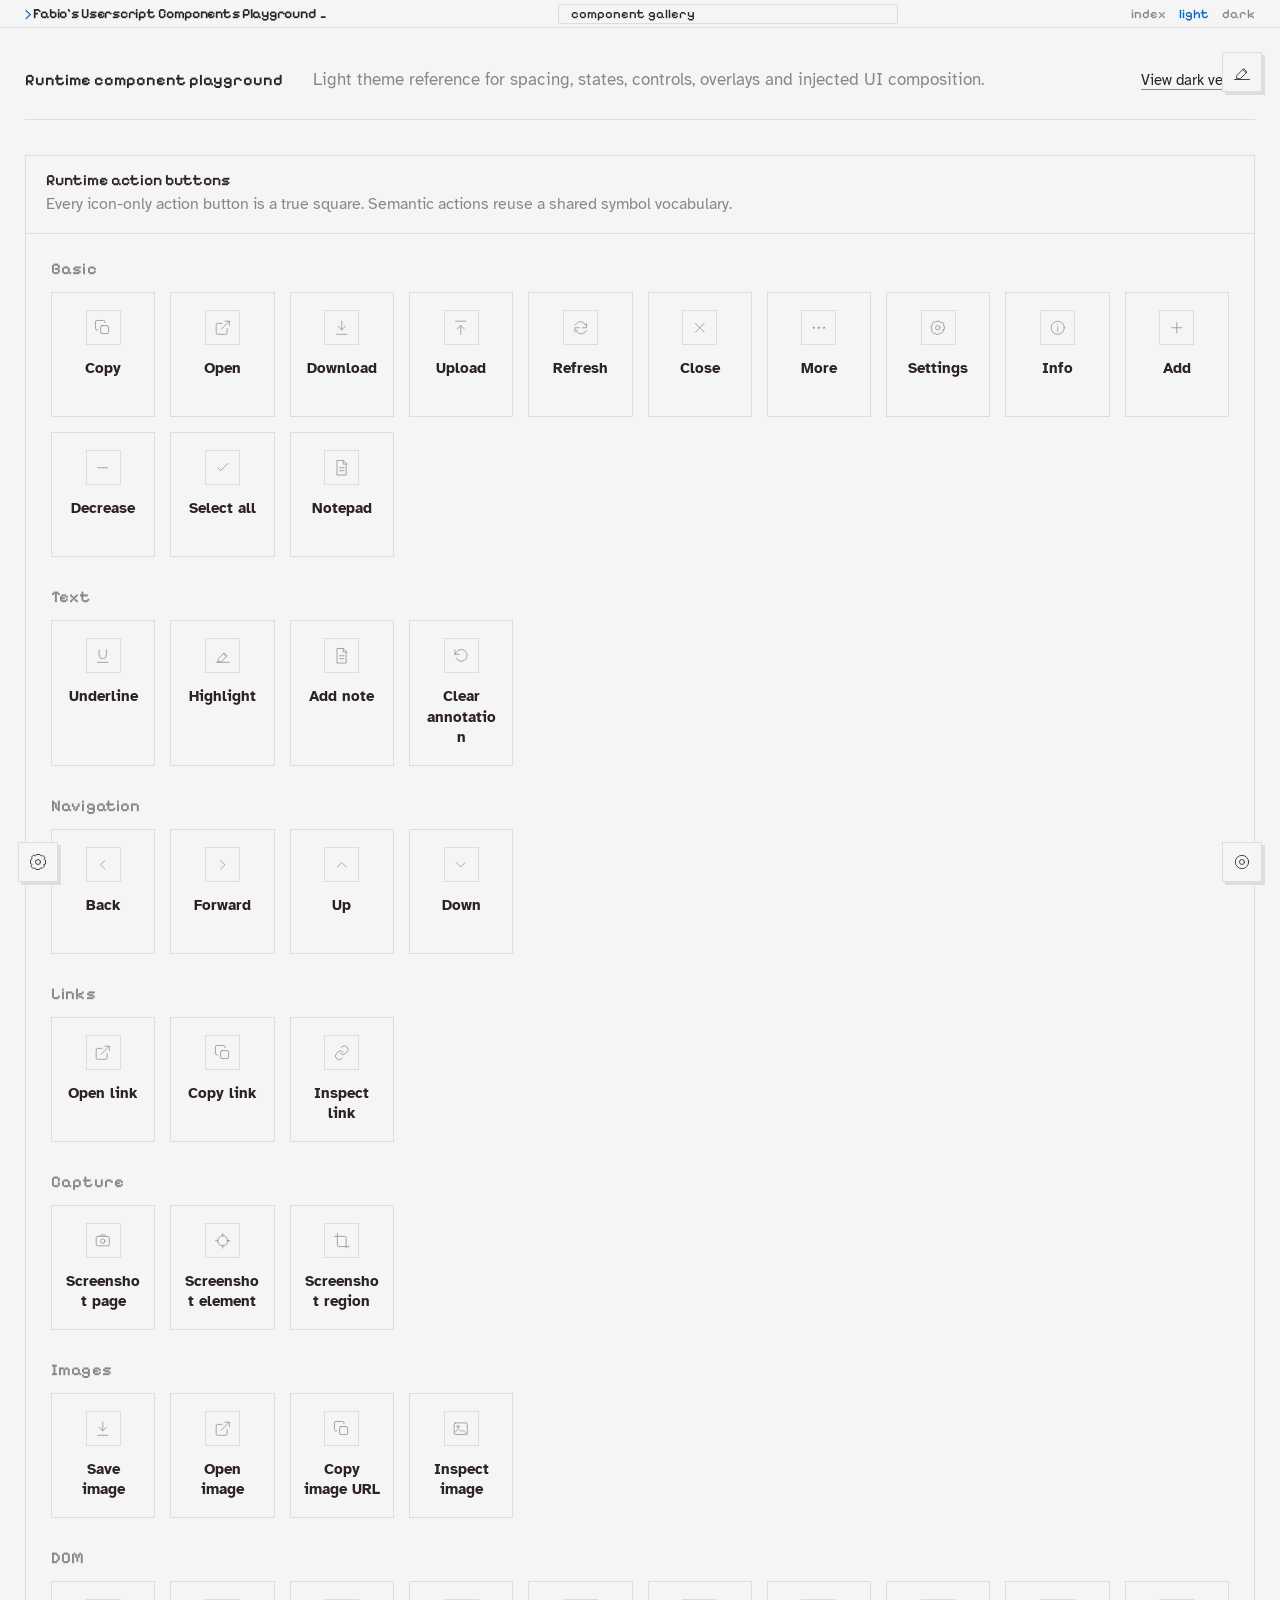
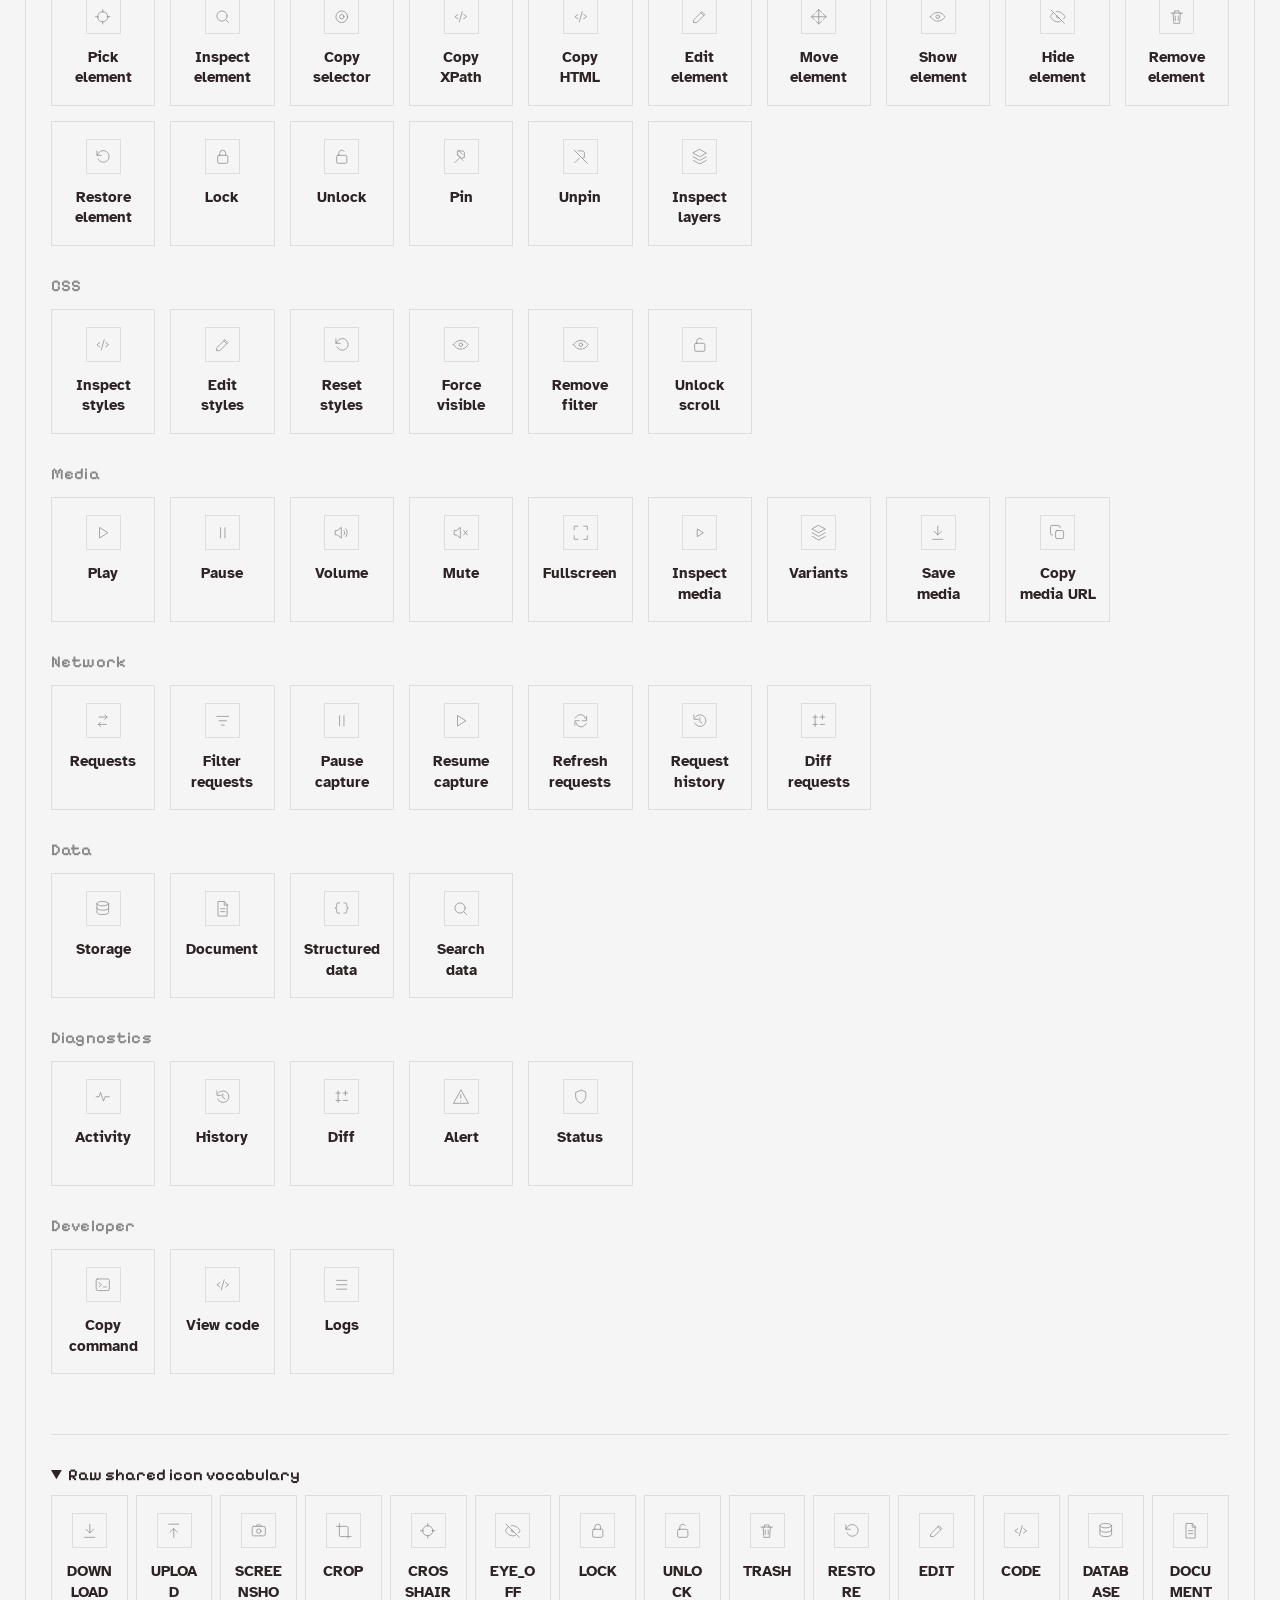
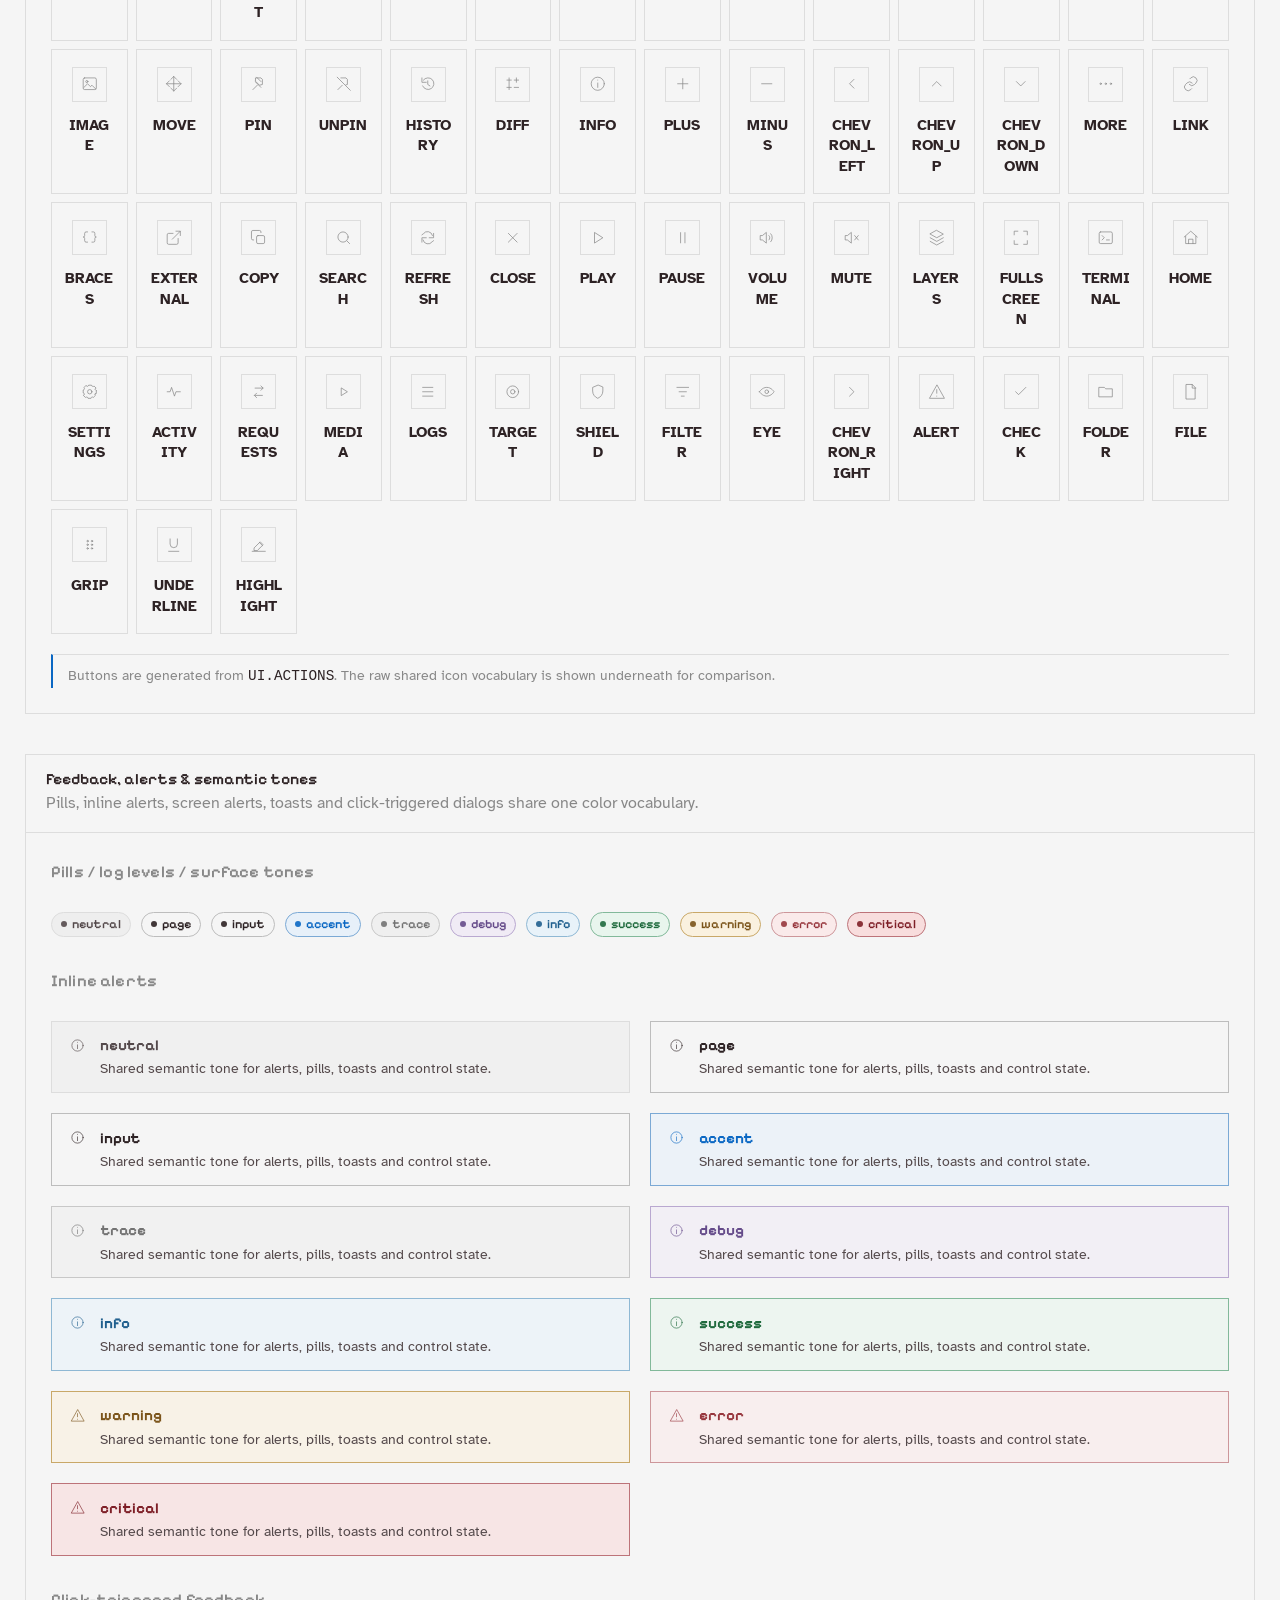
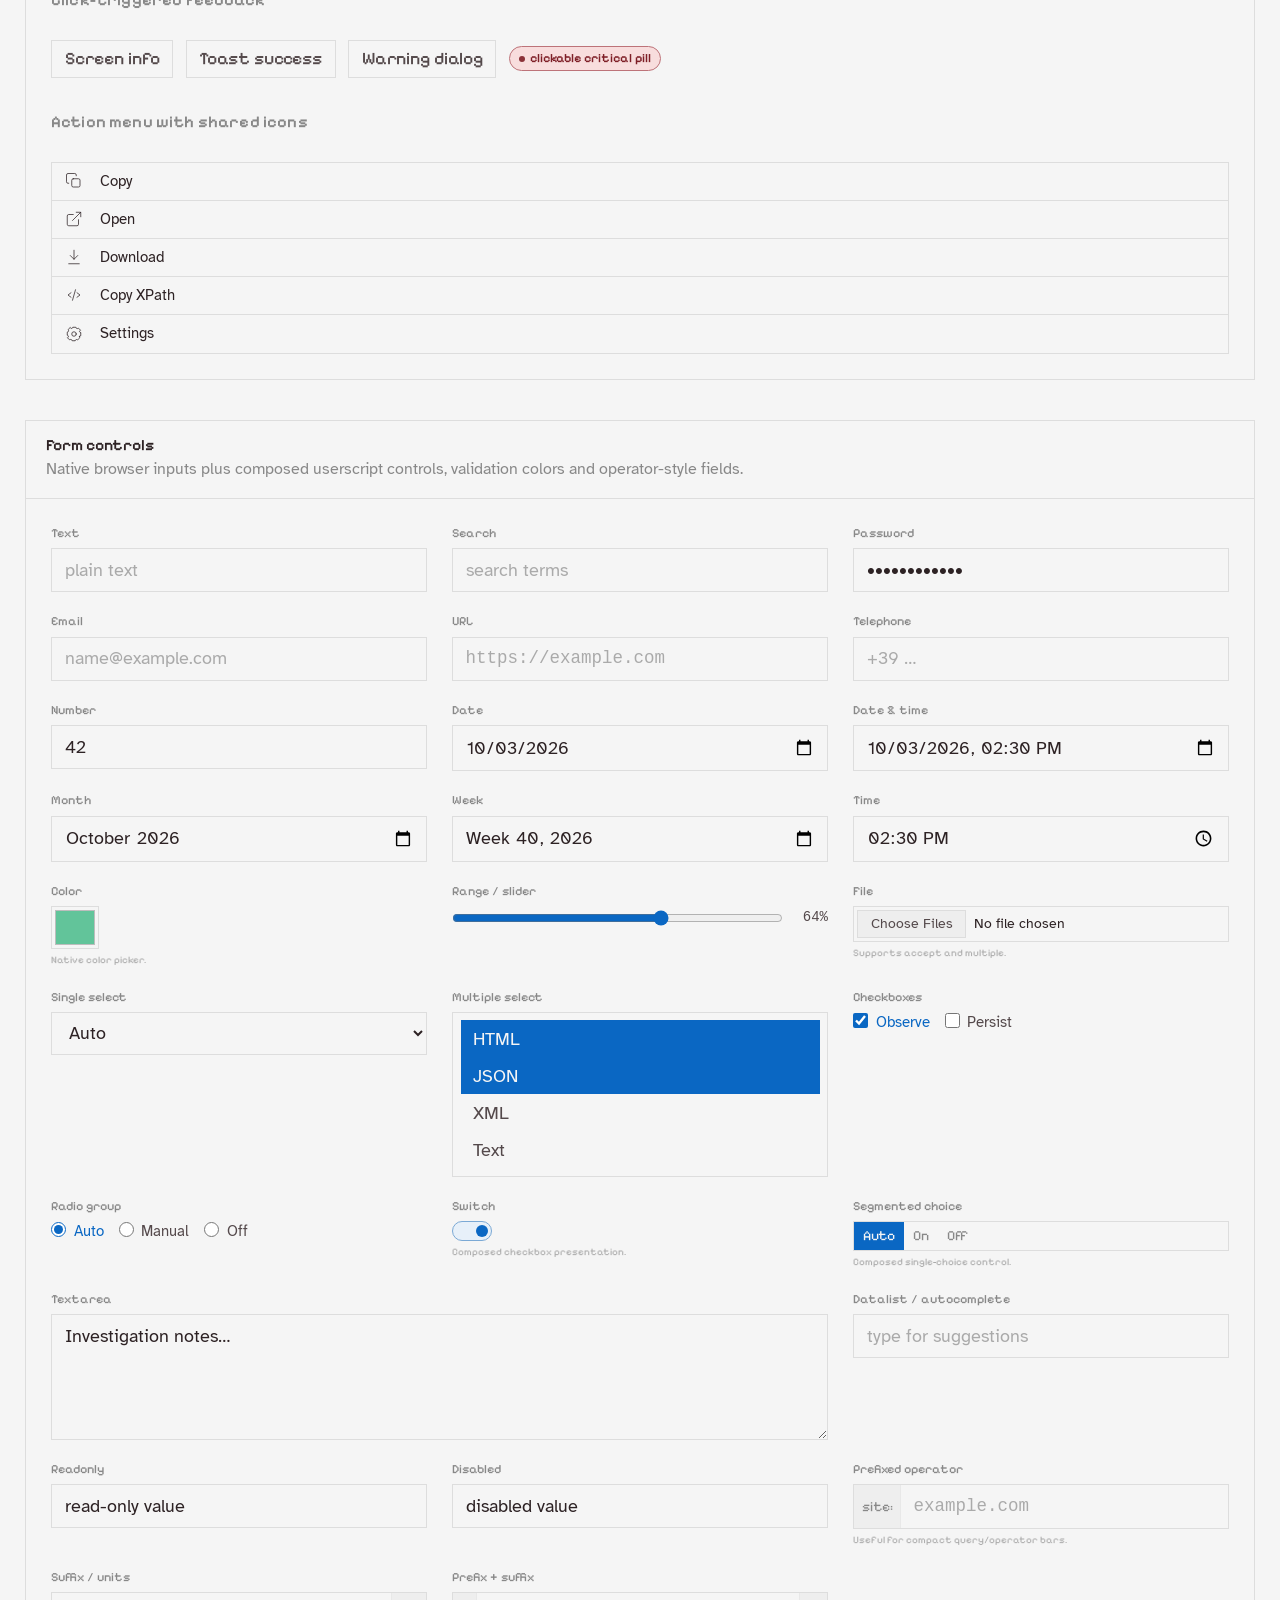
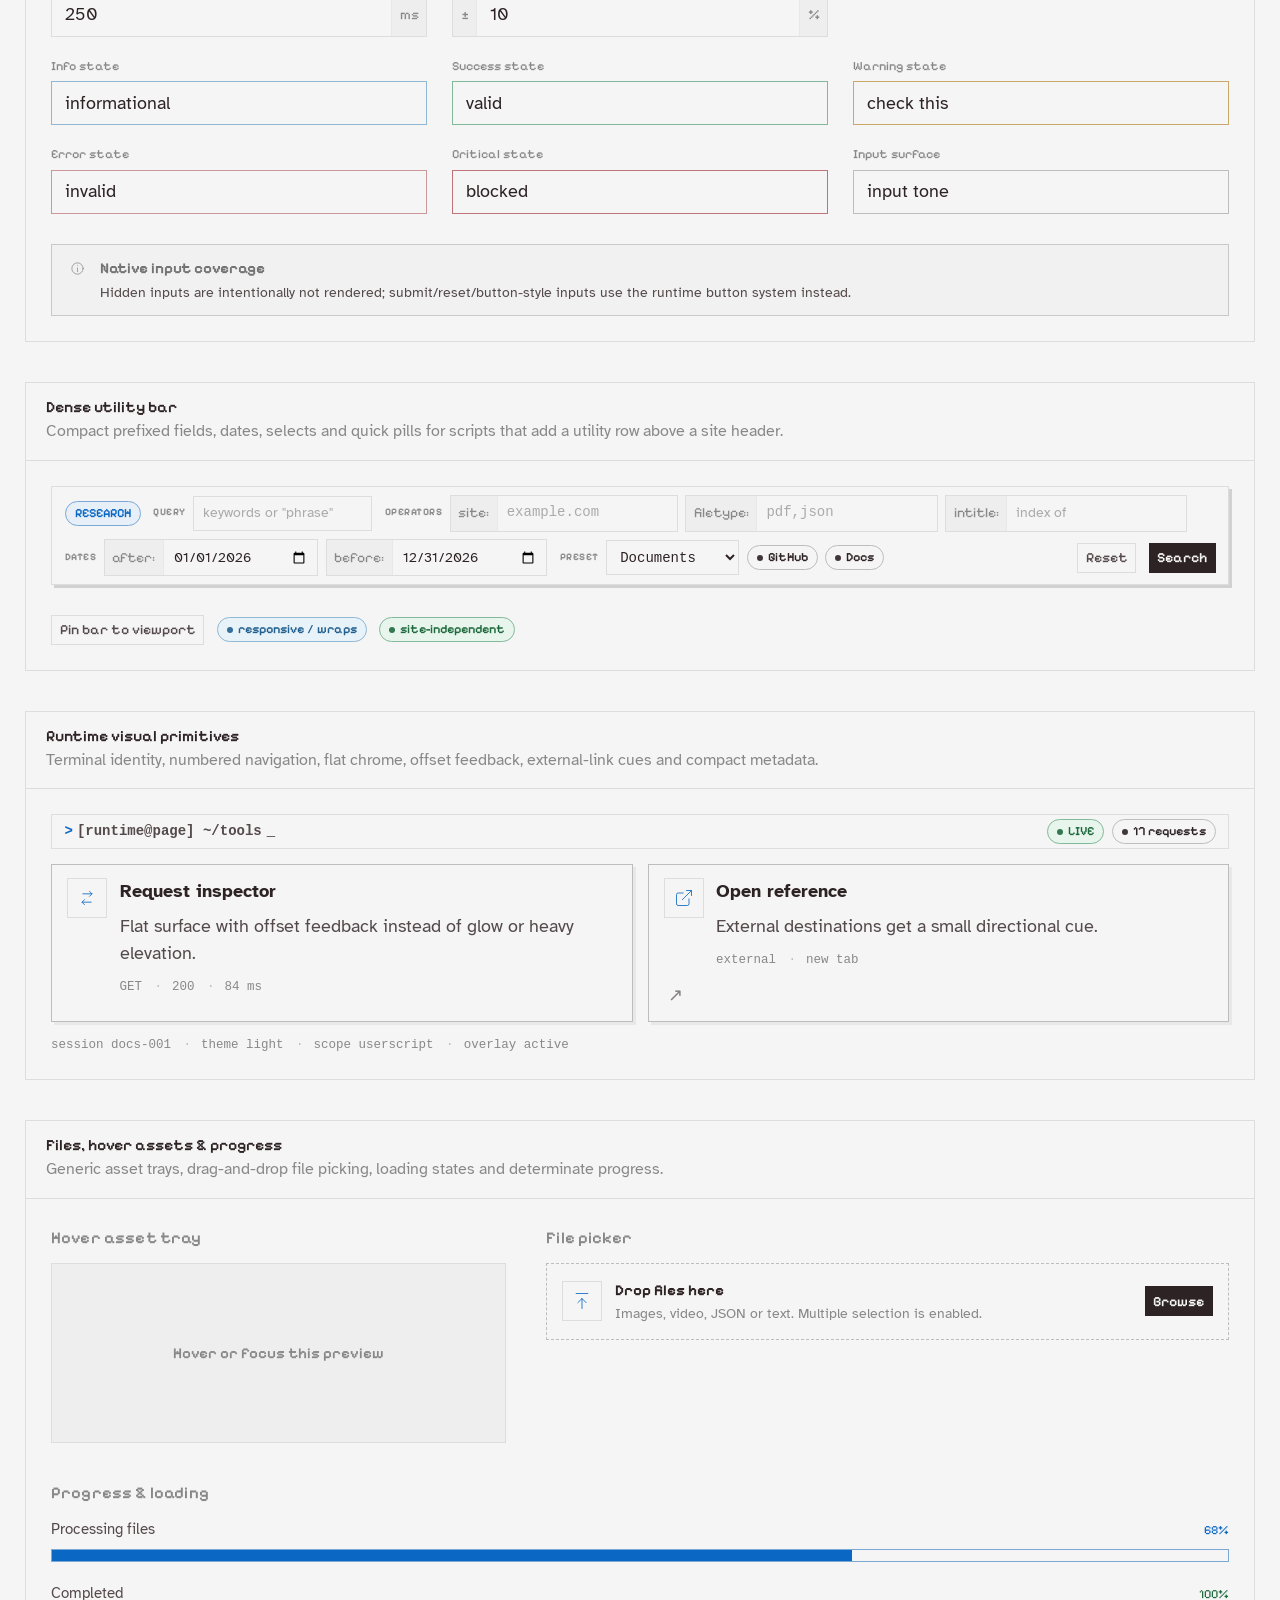
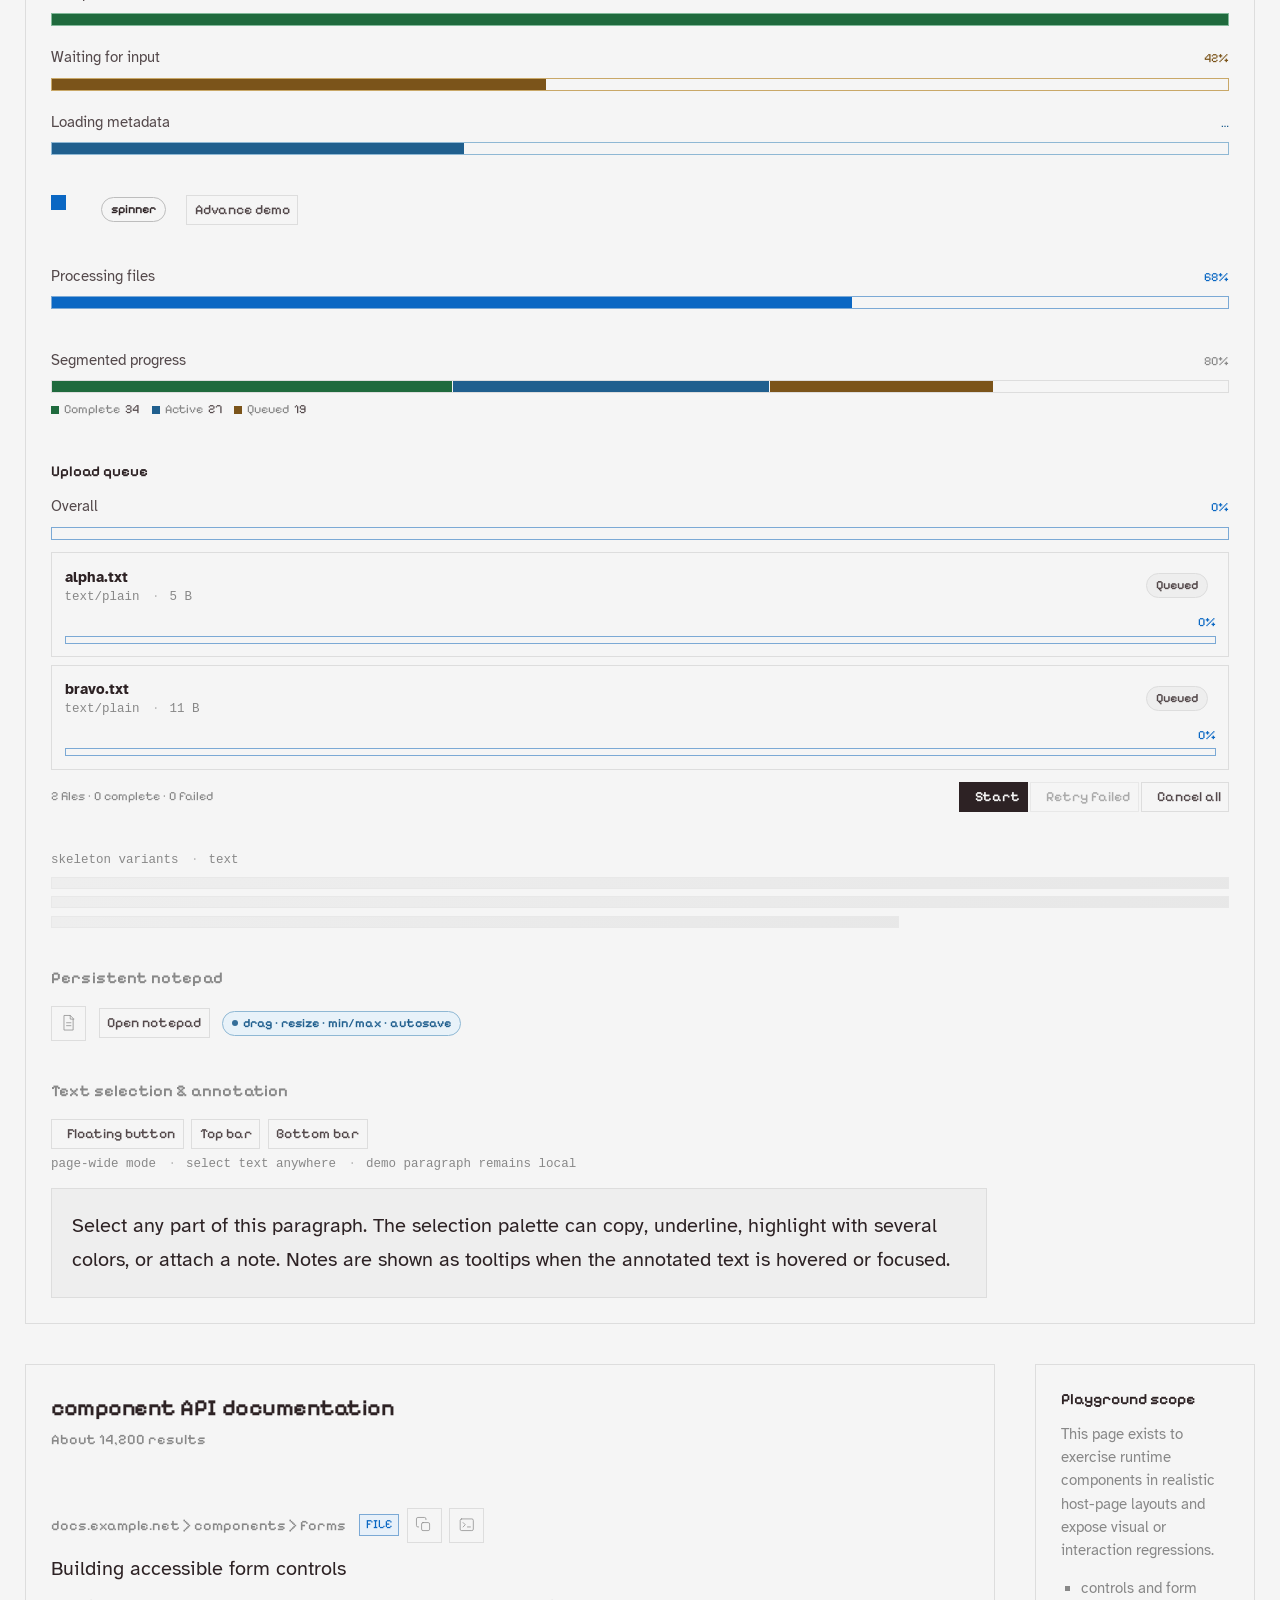
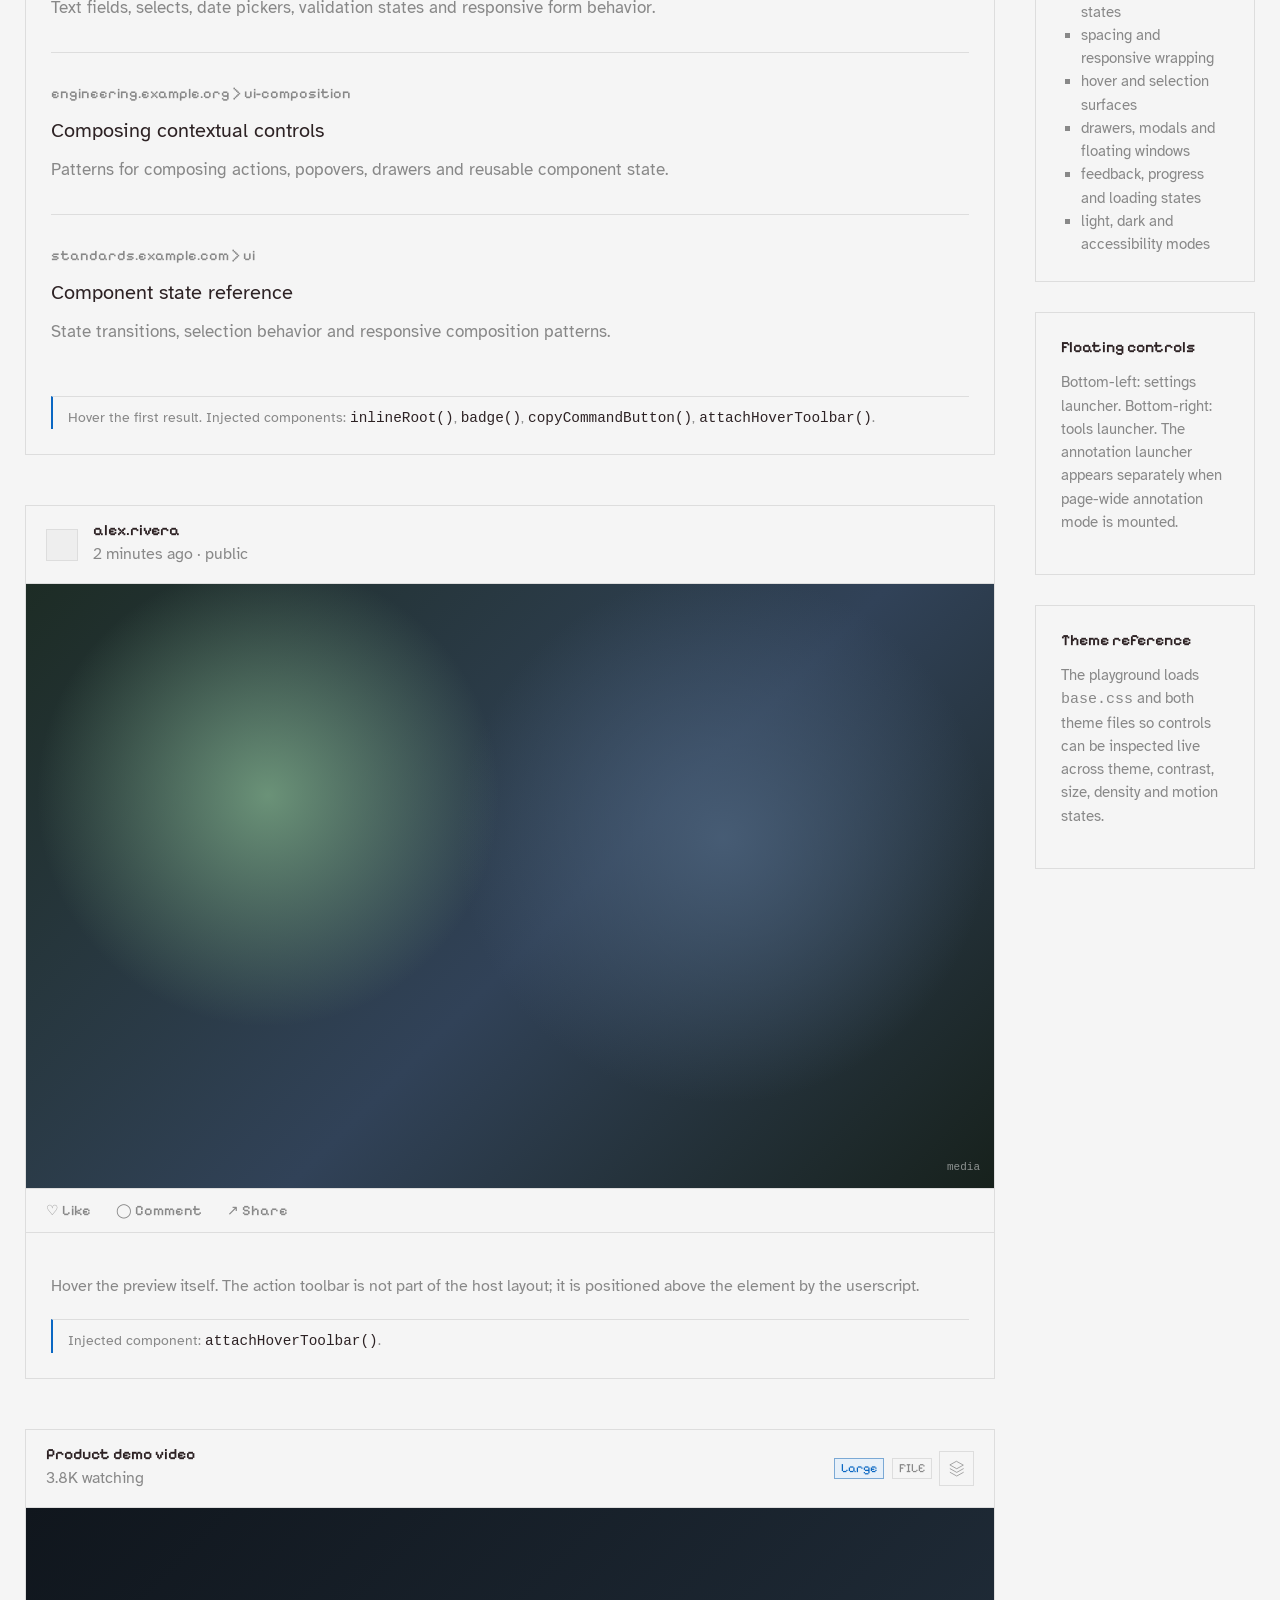
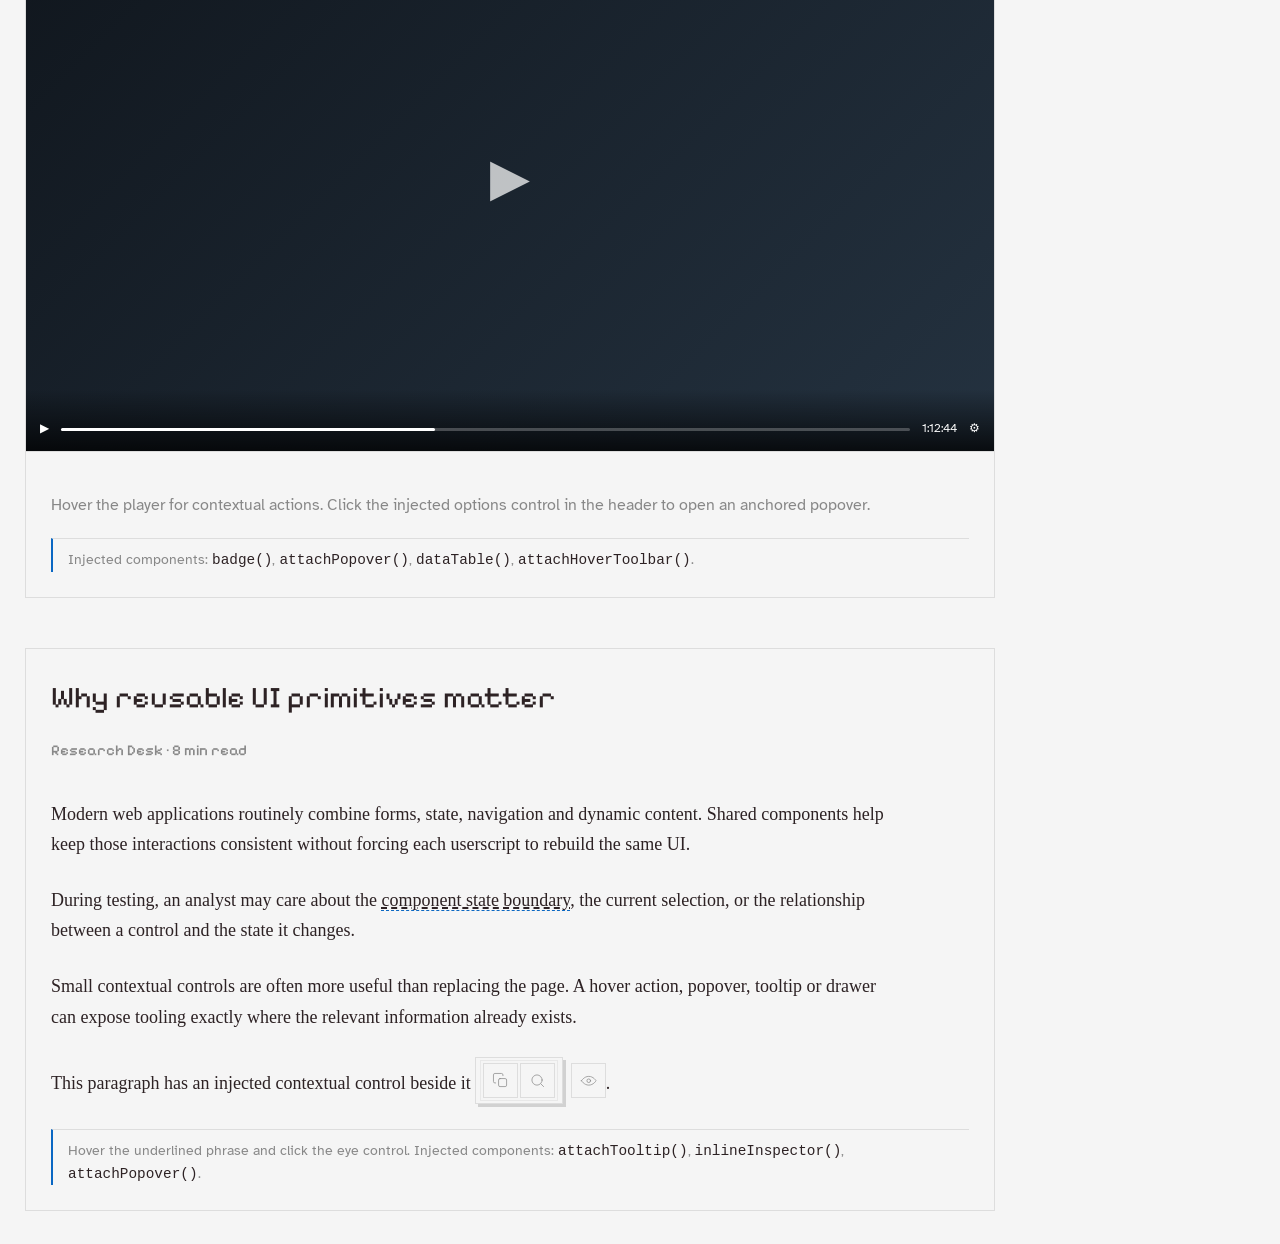
==== docs/light.html @ 96d8c766 "Initial commit" ====
<!doctype html>
<html lang="en" data-theme="light">
<head>

  <meta charset="utf-8">

  <meta
    name="viewport"
    content="width=device-width, initial-scale=1"
  >

  <title>Fabio's Userscript Components Playground — Light</title>

  <link
    rel="stylesheet"
    href="./styles/fonts.css"
  >

  <link
    rel="stylesheet"
    href="./styles/base.css"
  >

  <link
    rel="stylesheet"
    href="./styles/themes/dark.css"
  >

  <link
    rel="stylesheet"
    href="./styles/themes/light.css"
  >

  <link
    rel="stylesheet"
    href="./gallery.css"
  >

</head>
<body>

  <header class="site-header">

    <div class="site-brand">
      Fabio's Userscript Components Playground
    </div>

    <label class="site-search">
      <input
        type="search"
        value="component gallery"
        aria-label="Search"
      >
    </label>

    <nav class="site-nav" aria-label="Playground pages">
      <a href="./index.html">index</a>
      <a href="./light.html" aria-current="page">light</a>
      <a href="./dark.html">dark</a>
    </nav>

  </header>


  <main class="page">

    <div class="docs-banner">

      <strong>
        Runtime component playground
      </strong>

      <span>
        Light theme reference for spacing, states, controls, overlays and injected UI composition.
      </span>

      <a href="./dark.html">
        View dark version
      </a>

    </div>


    <section class="site-card action-catalog">

      <div class="site-card-header">

        <div class="site-meta">

          <strong>
            Runtime action buttons
          </strong>

          <span>
            Every icon-only action button is a true square. Semantic actions reuse a shared symbol vocabulary.
          </span>

        </div>

      </div>

      <div class="site-card-body">

        <div id="action-gallery"></div>

        <div class="component-note">
          Buttons are generated from <code>UI.ACTIONS</code>. The raw shared icon vocabulary is shown underneath for comparison.
        </div>

      </div>

    </section>


    <section class="site-card">

      <div class="site-card-header">

        <div class="site-meta">

          <strong>
            Feedback, alerts & semantic tones
          </strong>

          <span>
            Pills, inline alerts, screen alerts, toasts and click-triggered dialogs share one color vocabulary.
          </span>

        </div>

      </div>

      <div class="site-card-body">
        <div id="feedback-gallery"></div>
      </div>

    </section>


    <section class="site-card">

      <div class="site-card-header">

        <div class="site-meta">

          <strong>
            Form controls
          </strong>

          <span>
            Native browser inputs plus composed userscript controls, validation colors and operator-style fields.
          </span>

        </div>

      </div>

      <div class="site-card-body">
        <div id="input-gallery"></div>
      </div>

    </section>


    <section class="site-card">

      <div class="site-card-header">

        <div class="site-meta">

          <strong>
            Dense utility bar
          </strong>

          <span>
            Compact prefixed fields, dates, selects and quick pills for scripts that add a utility row above a site header.
          </span>

        </div>

      </div>

      <div class="site-card-body">
        <div id="utility-gallery"></div>
      </div>

    </section>


    <section class="site-card">

      <div class="site-card-header">

        <div class="site-meta">

          <strong>
            Runtime visual primitives
          </strong>

          <span>
            Terminal identity, numbered navigation, flat chrome, offset feedback, external-link cues and compact metadata.
          </span>

        </div>

      </div>

      <div class="site-card-body">
        <div id="inspiration-gallery"></div>
      </div>

    </section>


    <section class="site-card">

      <div class="site-card-header">

        <div class="site-meta">

          <strong>
            Files, hover assets & progress
          </strong>

          <span>
            Generic asset trays, drag-and-drop file picking, loading states and determinate progress.
          </span>

        </div>

      </div>

      <div class="site-card-body">

        <div class="utility-demo-grid">

          <div>

            <div class="catalog-subtitle">
              Hover asset tray
            </div>

            <div
              class="asset-hover-demo-target"
              id="asset-hover-target"
              tabindex="0"
            >
              Hover or focus this preview
            </div>

          </div>

          <div>

            <div class="catalog-subtitle">
              File picker
            </div>

            <div id="file-picker-gallery"></div>

          </div>

        </div>

        <div class="catalog-subtitle">
          Progress & loading
        </div>

        <div id="progress-gallery"></div>

        <div class="catalog-subtitle">
          Persistent notepad
        </div>

        <div id="notepad-gallery"></div>

        <div class="catalog-subtitle">
          Text selection & annotation
        </div>

        <div id="annotation-mode-gallery"></div>

        <div
          class="selection-demo-copy"
          id="selection-demo"
        >
          Select any part of this paragraph. The selection palette can copy,
          underline, highlight with several colors, or attach a note. Notes are
          shown as tooltips when the annotated text is hovered or focused.
        </div>

      </div>

    </section>


    <div class="site-layout">

      <div class="site-main">


        <section class="site-card">

          <div class="site-card-body">

            <div class="search-query">
              component API documentation
            </div>

            <div class="search-count">
              About 14,200 results
            </div>


            <article
              class="search-result"
              id="result-1"
            >

              <div class="search-url-row">

                <span class="search-url">
                  docs.example.net › components › forms
                </span>

                <span
                  class="inject-slot"
                  id="result-inline"
                ></span>

              </div>

              <div class="search-title">
                Building accessible form controls
              </div>

              <div class="search-description">
                Text fields, selects, date pickers, validation states and responsive form behavior.
              </div>

            </article>


            <article class="search-result">

              <div class="search-url-row">

                <span class="search-url">
                  engineering.example.org › ui-composition
                </span>

              </div>

              <div class="search-title">
                Composing contextual controls
              </div>

              <div class="search-description">
                Patterns for composing actions, popovers, drawers and reusable component state.
              </div>

            </article>


            <article class="search-result">

              <div class="search-url-row">

                <span class="search-url">
                  standards.example.com › ui
                </span>

              </div>

              <div class="search-title">
                Component state reference
              </div>

              <div class="search-description">
                State transitions, selection behavior and
                responsive composition patterns.
              </div>

            </article>

            <div class="component-note">
              Hover the first result. Injected components:
              <code>inlineRoot()</code>,
              <code>badge()</code>,
              <code>copyCommandButton()</code>,
              <code>attachHoverToolbar()</code>.
            </div>

          </div>

        </section>


        <section class="site-card">

          <div class="site-card-header">

            <div class="site-avatar"></div>

            <div class="site-meta">
              <strong>alex.rivera</strong>
              <span>2 minutes ago · public</span>
            </div>

          </div>

          <div
            class="social-media"
            id="social-media"
          ></div>

          <div class="social-actions">
            <span>♡ Like</span>
            <span>◯ Comment</span>
            <span>↗ Share</span>
          </div>

          <div class="site-card-body">

            <p class="site-muted">
              Hover the preview itself. The action toolbar is not part of the host layout; it is positioned above the element by the userscript.
            </p>

            <div class="component-note">
              Injected component:
              <code>attachHoverToolbar()</code>.
            </div>

          </div>

        </section>


        <section class="site-card">

          <div class="site-card-header">

            <div class="site-meta">

              <strong>
                Product demo video
              </strong>

              <span>
                3.8K watching
              </span>

            </div>

            <span
              class="inject-slot"
              id="video-inline"
              style="margin-left:auto"
            ></span>

          </div>

          <div
            class="video-wrap"
            id="video-target"
          >

            <div class="video-center">
              ▶
            </div>

            <div class="video-chrome">
              <span>▶</span>
              <div class="video-progress"></div>
              <span>1:12:44</span>
              <span>⚙</span>
            </div>

          </div>

          <div class="site-card-body">

            <p class="site-muted">
              Hover the player for contextual actions. Click the injected options control in the header to open an anchored popover.
            </p>

            <div class="component-note">
              Injected components:
              <code>badge()</code>,
              <code>attachPopover()</code>,
              <code>dataTable()</code>,
              <code>attachHoverToolbar()</code>.
            </div>

          </div>

        </section>


        <article class="site-card">

          <div class="site-card-body">

            <h1 class="article-title">
              Why reusable UI primitives matter
            </h1>

            <div class="article-byline">
              Research Desk · 8 min read
            </div>

            <div class="article-body">

              <p>
                Modern web applications routinely combine forms, state, navigation and dynamic content. Shared components help keep those interactions consistent without forcing each userscript to rebuild the same UI.
              </p>

              <p>
                During testing, an analyst may care about the
                <span
                  class="inspectable-text"
                  id="article-term"
                >component state boundary</span>, the current selection, or the relationship between a control and the state it changes.
              </p>

              <p>
                Small contextual controls are often more useful than replacing
                the page. A hover action, popover, tooltip or drawer can expose
                tooling exactly where the relevant information already exists.
              </p>

              <p>
                This paragraph has an injected contextual control beside it
                <span
                  class="inject-slot"
                  id="article-inline"
                ></span>.
              </p>

            </div>

            <div class="component-note">
              Hover the underlined phrase and click the eye control.
              Injected components:
              <code>attachTooltip()</code>,
              <code>inlineInspector()</code>,
              <code>attachPopover()</code>.
            </div>

          </div>

        </article>


      </div>


      <aside class="site-rail">

        <section class="site-card rail-card">

          <h3>
            Playground scope
          </h3>

          <p>
            This page exists to exercise runtime components in realistic host-page layouts and expose visual or interaction regressions.
          </p>

          <ul>
            <li>controls and form states</li>
            <li>spacing and responsive wrapping</li>
            <li>hover and selection surfaces</li>
            <li>drawers, modals and floating windows</li>
            <li>feedback, progress and loading states</li>
            <li>light, dark and accessibility modes</li>
          </ul>

        </section>

        <section class="site-card rail-card">

          <h3>
            Floating controls
          </h3>

          <p>
            Bottom-left: settings launcher. Bottom-right: tools launcher. The annotation launcher appears separately when page-wide annotation mode is mounted.
          </p>

        </section>

        <section class="site-card rail-card">

          <h3>
            Theme reference
          </h3>

          <p>
            The playground loads <code>base.css</code> and both theme files so controls can be inspected live across theme, contrast, size, density and motion states.
          </p>

        </section>

      </aside>

    </div>

  </main>


  <script src="./components/ui.js"></script>
  <script src="./gallery.js"></script>

</body>
</html>
---- docs/styles/fonts.css ----
/* Optional web fonts for the userscript runtime.
 * base.css does not depend on this file; system fallbacks remain usable.
 */
@import url("https://fonts.googleapis.com/css2?family=Atkinson+Hyperlegible:wght@400;700&family=Pixelify+Sans:wght@400;500;600;700&family=Press+Start+2P&display=swap");
---- docs/styles/base.css ----
/*
┌──────────────────────────────────────────────────────────────────────────────┐
│ USERSCRIPT BASE STYLES                                                       │
└──────────────────────────────────────────────────────────────────────────────┘
*/

/*
 * Shared visual foundation for userscripts in this repository.
 *
 * The visual system follows fabioflorey.com: flat browser tooling, compact
 * chrome, hard borders, Pixelify display text and restrained interaction.
 *
 * Structural styles live here; explicit dark/light overrides live in
 * styles/themes/. The base token values remain dark as a compatibility fallback.
 *
 * Every rule is scoped under [data-userscript-root] so this stylesheet can be
 * injected into third-party pages without becoming a global reset.
 */


/*
┌──────────────────────────────────────────────────────────────────────────────┐
│ DESIGN TOKENS                                                                │
└──────────────────────────────────────────────────────────────────────────────┘
*/

[data-userscript-root] {

  /*
   * Typography
   *
   * Atkinson Hyperlegible is the body/UI default for character distinction and
   * low-vision-oriented legibility. Pixelify Sans carries titles and compact chrome.
   * Press Start 2P is reserved for tiny terminal indexes only.
   */

  --us-font-sans:
    "Atkinson Hyperlegible",
    Arial,
    Verdana,
    sans-serif;

  --us-font-mono:
    "SFMono-Regular",
    Consolas,
    "Liberation Mono",
    Menlo,
    monospace;

  --us-font-meta:
    "Pixelify Sans",
    Arial,
    sans-serif;

  --us-font-display:
    "Pixelify Sans",
    Arial,
    sans-serif;

  --us-font-pixel:
    "Press Start 2P",
    ui-monospace,
    monospace;

  --us-font-size-xs: 14px;
  --us-font-size-sm: 15px;
  --us-font-size: 17.5px;
  --us-font-size-lg: 20px;
  --us-font-size-xl: 25px;

  --us-line-height: 1.55;

  --us-reading-line-height: 1.6;
  --us-reading-line-length: 70ch;


  /*
   * Spacing
   */

  --us-space-1: 5px;
  --us-space-2: 7.5px;
  --us-space-3: 12.5px;
  --us-space-4: 15px;
  --us-space-5: 20px;
  --us-space-6: 25px;
  --us-space-7: 30px;
  --us-space-8: 40px;


  /*
   * Shape
   */

  --us-radius-xs: 0;
  --us-radius-sm: 0;
  --us-radius-md: 0;
  --us-radius-lg: 0;
  --us-radius-pill: 999px;


  /*
   * Shell dimensions
   */

  --us-header-height: 35px;
  --us-footer-height: 30px;
  --us-left-width: 275px;
  --us-right-width: 275px;

  --us-control-height: 38px;
  --us-control-height-xs: 30px;
  --us-action-size: 35px;
  --us-action-icon-size: 17.5px;
  --us-input-height: 43px;
  --us-input-height-xs: 35px;
  --us-chrome-height: 35px;
  --us-floating-size: 40px;
  --us-drawer-width: 275px;
  --us-switch-width: 40px;
  --us-switch-height: 20px;
  --us-switch-thumb-size: 12.5px;
  --us-switch-thumb-shift: 20px;
  --us-pill-height: 25px;
  --us-micro-size: 12.5px;
  --us-file-icon-size: 40px;
  --us-asset-card-min: 140px;
  --us-progress-height: 13px;
  --us-progress-compact-height: 8px;


  /*
   * Overlay layers
   */

  --us-z-sticky: 10;
  --us-z-overlay: 2147483000;
  --us-z-utility: 2147483200;
  --us-z-asset: 2147483320;
  --us-z-pin: 2147483330;
  --us-z-feedback: 2147483400;
  --us-z-window: 2147483450;
  --us-z-modal: 2147483500;


  /*
   * Surfaces
   *
   * The hierarchy is intentionally narrow. Depth should come from one or two
   * lightness steps and borders, not glass effects or large shadows.
   */

  --us-canvas: #111111;
  --us-shell: #111111;
  --us-surface-1: #111111;
  --us-surface-2: #161616;
  --us-surface-3: #1c1c1c;
  --us-surface-hover: #191919;
  --us-surface-active: #202020;
  --us-surface-selected: #21151b;


  /*
   * Foreground hierarchy
   */

  --us-fg: #f5f5f5;
  --us-fg-secondary: #d0d0d0;
  --us-fg-muted: #999999;
  --us-fg-disabled: #666666;
  --us-fg-inverse: #111111;


  /*
   * Borders
   */

  --us-border-subtle: #222222;
  --us-border: #2a2a2a;
  --us-border-strong: #444444;


  /*
   * Accent
   *
   * The dark theme uses the site pink accent; the light theme uses the site blue.
   * Accent remains interaction-focused rather than becoming the default text.
   */

  --us-accent: #ff5ca8;
  --us-accent-hover: #ff79b7;
  --us-accent-active: #e94f99;

  --us-accent-bg: #24151c;
  --us-accent-bg-hover: #301922;
  --us-accent-border: #7b3455;


  /*
   * Semantic states
   *
   * Trace/debug are deliberately quieter than info; critical is stronger than
   * ordinary error. These tokens are shared by pills, alerts, toasts and form
   * validation so the runtime has one consistent log-level vocabulary.
   */

  --us-trace-fg: #8c98a1;
  --us-trace-bg: #12171b;
  --us-trace-border: #313b43;

  --us-debug-fg: #b19bd4;
  --us-debug-bg: #1c1725;
  --us-debug-border: #514267;

  --us-info-fg: #75a9d6;
  --us-info-bg: #111d27;
  --us-info-border: #2c536e;

  --us-success-fg: #69c58e;
  --us-success-bg: #122219;
  --us-success-border: #2f6846;

  --us-warning-fg: #d8aa5f;
  --us-warning-bg: #261f13;
  --us-warning-border: #67522d;

  --us-danger-fg: #de787d;
  --us-danger-bg: #281617;
  --us-danger-border: #704043;

  --us-critical-fg: #ff9aa1;
  --us-critical-bg: #351619;
  --us-critical-border: #a44d54;


  /*
   * Shadows
   *
   * Ordinary panels are flat. Only popovers, dialogs and detached surfaces use
   * shadows so floating state remains visually meaningful.
   */

  --us-shadow-popover:
    3px 3px 0 var(--us-border);

  --us-shadow-dialog:
    5px 5px 0 var(--us-border-strong);


  /*
   * Compatibility aliases
   */

  --us-bg: var(--us-surface-1);
  --us-bg-elevated: var(--us-surface-2);
  --us-bg-hover: var(--us-surface-hover);
  --us-danger: var(--us-danger-fg);
  --us-shadow: var(--us-shadow-dialog);


  /*
   * Native controls should render in a dark environment.
   */

  color-scheme: dark;

  font-family: var(--us-font-sans);
  font-size: var(--us-font-size);
  line-height: var(--us-line-height);

  font-kerning: normal;
  text-rendering: optimizeLegibility;

  color: var(--us-fg);

  scrollbar-color:
    var(--us-border-strong)
    var(--us-shell);

  scrollbar-width: thin;
  letter-spacing: 0;

}



/*
 * Component scale presets. 125 is the runtime default; the presets override both
 * typography/spacing tokens and fixed control metrics so scaling remains coherent.
 */
[data-userscript-root][data-us-scale="100"] {
  --us-font-size-xs: 11px;
  --us-font-size-sm: 12px;
  --us-font-size: 14px;
  --us-font-size-lg: 16px;
  --us-font-size-xl: 20px;
  --us-space-1: 4px;
  --us-space-2: 6px;
  --us-space-3: 10px;
  --us-space-4: 12px;
  --us-space-5: 16px;
  --us-space-6: 20px;
  --us-space-7: 24px;
  --us-space-8: 32px;
  --us-header-height: 28px;
  --us-footer-height: 24px;
  --us-left-width: 220px;
  --us-right-width: 220px;
  --us-control-height: 30px;
  --us-control-height-xs: 24px;
  --us-action-size: 28px;
  --us-action-icon-size: 14px;
  --us-input-height: 34px;
  --us-input-height-xs: 28px;
  --us-chrome-height: 28px;
  --us-floating-size: 32px;
  --us-drawer-width: 220px;
  --us-switch-width: 32px;
  --us-switch-height: 16px;
  --us-switch-thumb-size: 10px;
  --us-switch-thumb-shift: 16px;
  --us-pill-height: 20px;
  --us-micro-size: 10px;
  --us-file-icon-size: 32px;
  --us-asset-card-min: 112px;
  --us-progress-height: 10px;
  --us-progress-compact-height: 6px;
}

[data-userscript-root][data-us-scale="150"] {
  --us-font-size-xs: 17px;
  --us-font-size-sm: 18px;
  --us-font-size: 21px;
  --us-font-size-lg: 24px;
  --us-font-size-xl: 30px;
  --us-space-1: 6px;
  --us-space-2: 9px;
  --us-space-3: 15px;
  --us-space-4: 18px;
  --us-space-5: 24px;
  --us-space-6: 30px;
  --us-space-7: 36px;
  --us-space-8: 48px;
  --us-header-height: 42px;
  --us-footer-height: 36px;
  --us-left-width: 330px;
  --us-right-width: 330px;
  --us-control-height: 46px;
  --us-control-height-xs: 36px;
  --us-action-size: 42px;
  --us-action-icon-size: 21px;
  --us-input-height: 52px;
  --us-input-height-xs: 42px;
  --us-chrome-height: 42px;
  --us-floating-size: 48px;
  --us-drawer-width: 330px;
  --us-switch-width: 48px;
  --us-switch-height: 24px;
  --us-switch-thumb-size: 15px;
  --us-switch-thumb-shift: 24px;
  --us-pill-height: 30px;
  --us-micro-size: 15px;
  --us-file-icon-size: 48px;
  --us-asset-card-min: 168px;
  --us-progress-height: 16px;
  --us-progress-compact-height: 10px;
}


/*
┌──────────────────────────────────────────────────────────────────────────────┐
│ USER PREFERENCES                                                             │
└──────────────────────────────────────────────────────────────────────────────┘
*/

/*
 * Readability preferences. The default is Atkinson Hyperlegible with Arial and
 * Verdana fallbacks. Consumers can choose a familiar system font without
 * rebuilding components.
 */

[data-userscript-root][data-us-font="arial"] {

  --us-font-sans:
    Arial,
    Helvetica,
    sans-serif;

}

[data-userscript-root][data-us-font="system"] {

  --us-font-sans:
    -apple-system,
    BlinkMacSystemFont,
    "Segoe UI",
    Arial,
    sans-serif;

}

[data-userscript-root][data-us-reading="relaxed"] {

  --us-line-height: 1.7;
  --us-reading-line-height: 1.75;

}

[data-userscript-root][data-us-reading="relaxed"] .us-readable-text p {

  margin-bottom: 1.25em;

}

[data-userscript-root][data-us-reading="relaxed"] .us-alert-message,
[data-userscript-root][data-us-reading="relaxed"] .us-setting-description,
[data-userscript-root][data-us-reading="relaxed"] .us-page-description {

  line-height: 1.7;

}


[data-userscript-root] .us-readable-text {

  max-width: var(--us-reading-line-length);

  line-height: var(--us-reading-line-height);

}

[data-userscript-root] .us-readable-text p {

  margin:
    0
    0
    1em;

}

[data-userscript-root] .us-readable-text p:last-child {

  margin-bottom: 0;

}


/*
 * These attributes can be changed at runtime by a settings popover without
 * rebuilding components.
 */

[data-userscript-root][data-us-density="compact"] {

  --us-space-2: 5px;
  --us-space-3: 7.5px;
  --us-space-4: 11.25px;

}

[data-userscript-root][data-us-density="compact"] .us-button {

  min-height: 27px;

}

[data-userscript-root][data-us-density="compact"] .us-setting-row {

  min-height: 46px;

}

[data-userscript-root][data-us-motion="off"],
[data-userscript-root][data-us-motion="off"] * {

  scroll-behavior: auto !important;

  animation: none !important;
  transition: none !important;

}


/*
┌──────────────────────────────────────────────────────────────────────────────┐
│ TERMINAL / FABIO-INSPIRED UTILITY DETAILS                                    │
└──────────────────────────────────────────────────────────────────────────────┘
*/

/*
 * These utilities borrow interaction ideas from the personal site:
 * terse terminal labels, numbered navigation, flat geometry and offset feedback.
 * They remain target-independent and use the runtime's own semantic palette.
 */

[data-userscript-root] .us-terminal-label {

  display: inline-flex;
  align-items: center;
  gap: 4px;

  min-width: 0;

  color: var(--us-fg-secondary);

  font-family: var(--us-font-mono);
  font-size: var(--us-font-size-xs);
  font-weight: 600;

  white-space: nowrap;

}

[data-userscript-root] .us-terminal-label::before {

  content: '>';

  color: var(--us-accent);

  font-weight: 700;

}

[data-userscript-root] .us-terminal-label-cursor::after {

  content: '_';

  margin-left: 1px;

  color: var(--us-fg);

  animation:
    us-terminal-blink
    1s
    step-end
    infinite;

}

@keyframes us-terminal-blink {

  0%,
  50% {

    opacity: 1;

  }

  51%,
  100% {

    opacity: 0;

  }

}

@media (prefers-reduced-motion: reduce) {

  [data-userscript-root] .us-terminal-label-cursor::after {

    animation: none;

  }

}


/*
 * Offset cards provide strong tactile feedback without gradients or glow.
 */

[data-userscript-root] .us-offset-card {

  display: grid;

  grid-template-columns:
    auto
    minmax(0, 1fr);

  gap: var(--us-space-3);

  align-items: start;

  width: 100%;
  padding:
    var(--us-space-3)
    var(--us-space-4);

  border:
    1px solid
    var(--us-border-strong);

  border-radius: 0;

  background: var(--us-surface-1);
  color: var(--us-fg);

  box-shadow:
    3px
    3px
    0
    var(--us-border-subtle);

  font:
    inherit;

  text-align: left;
  text-decoration: none;

  transition:
    transform 100ms linear,
    box-shadow 100ms linear,
    border-color 100ms linear,
    background 100ms linear;

}

[data-userscript-root] .us-offset-card-icon {
  display: grid;
  place-items: center;
  width: 40px;
  height: 40px;
  border: 1px solid
    var(--us-border);
  color: var(--us-accent);

}

[data-userscript-root] .us-offset-card-icon svg {
  width: 20px;
  height: 20px;

}

[data-userscript-root] .us-offset-card-interactive {

  cursor: pointer;

}

[data-userscript-root] .us-offset-card-interactive:hover,
[data-userscript-root] .us-offset-card-interactive:focus-visible {

  border-color: var(--us-accent-border);

  background:
    color-mix(
      in srgb,
      var(--us-accent-bg) 35%,
      var(--us-surface-1)
    );

  box-shadow:
    5px
    5px
    0
    var(--us-accent-border);

  transform:
    translate(
      -2px,
      -2px
    );

}


/*
 * External-link cue used by link-like controls and metadata.
 */

[data-userscript-root] .us-external-cue::after {

  content: '↗';

  display: inline-block;

  margin-left: 0.25em;

  opacity: 0.55;

  transition:
    opacity 120ms linear,
    transform 120ms linear;

}

[data-userscript-root] .us-external-cue:hover::after,
[data-userscript-root] .us-external-cue:focus-visible::after {

  opacity: 1;

  transform:
    translate(
      2px,
      -2px
    );

}


/*
 * Compact metadata line: intentionally small, mono and quiet.
 */

[data-userscript-root] .us-meta-line {
  display: flex;
  flex-wrap: wrap;
  gap: 4px
    10px;
  color: var(--us-fg-muted);
  font-family: var(--us-font-mono);
  font-size: var(--us-micro-size);
  line-height: 1.35;
  min-width: 0;
  row-gap: var(--us-space-1);
  column-gap: var(--us-space-3);

}

[data-userscript-root] .us-meta-line > * + *::before {

  content: '·';

  margin-right: 10px;

  color: var(--us-border-strong);

}


/*
 * Flat compact chrome is useful for injected bars and drawers.
 */

[data-userscript-root] .us-chrome-strip {

  display: flex;
  align-items: center;
  gap: var(--us-space-2);
  min-height: var(--us-chrome-height);
  padding: 0 var(--us-space-3);

  border:
    1px solid
    var(--us-border);
  border-radius: 0;
  background: var(--us-shell);
  color: var(--us-fg-secondary);
  border-color: var(--us-border);
}


/*
 * Optional subtle texture for detached tools only. It is deliberately scoped
 * and never applied to the host page.
 */

[data-userscript-root][data-us-texture="grain"] .us-drawer,
[data-userscript-root][data-us-texture="grain"] .us-popover,
[data-userscript-root][data-us-texture="grain"] .us-modal,
[data-userscript-root][data-us-texture="grain"] .us-utility-bar {

  background-image:
    radial-gradient(
      circle at 25% 25%,
      color-mix(
        in srgb,
        var(--us-fg) 3%,
        transparent
      )
      0.5px,
      transparent 0.7px
    );

  background-size:
    6px
    6px;

}


/*
 * Keep compact detached surfaces stable when their scrollbars appear.
 */

[data-userscript-root] .us-drawer-body,
[data-userscript-root] .us-popover,
[data-userscript-root] .us-modal {

  scrollbar-gutter: stable;

}


/*
┌──────────────────────────────────────────────────────────────────────────────┐
│ BOX MODEL                                                                    │
└──────────────────────────────────────────────────────────────────────────────┘
*/

[data-userscript-root],
[data-userscript-root] *,
[data-userscript-root] *::before,
[data-userscript-root] *::after {

  box-sizing: border-box;

}


/*
┌──────────────────────────────────────────────────────────────────────────────┐
│ TYPOGRAPHY                                                                   │
└──────────────────────────────────────────────────────────────────────────────┘
*/

[data-userscript-root] h1,
[data-userscript-root] h2,
[data-userscript-root] h3,
[data-userscript-root] h4,
[data-userscript-root] p {

  margin: 0;

}

[data-userscript-root] h1,
[data-userscript-root] h2,
[data-userscript-root] h3,
[data-userscript-root] h4 {

  color: var(--us-fg);

  font-family: var(--us-font-sans);
  letter-spacing: -0.01em;

}

[data-userscript-root] h1 {

  font-size: var(--us-font-size-xl);
  font-weight: 600;

}

[data-userscript-root] h2 {

  font-size: var(--us-font-size-lg);
  font-weight: 600;

}

[data-userscript-root] h3,
[data-userscript-root] h4 {

  font-size: var(--us-font-size);
  font-weight: 600;

}

[data-userscript-root] .us-secondary {

  color: var(--us-fg-secondary);

}

[data-userscript-root] .us-muted {

  color: var(--us-fg-muted);

}

[data-userscript-root] .us-mono {

  font-family: var(--us-font-mono);

}

[data-userscript-root] .us-code-inline {

  padding:
    1px
    4px;

  border: 1px solid var(--us-border-subtle);
  border-radius: var(--us-radius-xs);

  background: var(--us-canvas);
  color: #c9d4dc;

  font-family: var(--us-font-mono);
  font-size: var(--us-font-size-sm);

}


/*
┌──────────────────────────────────────────────────────────────────────────────┐
│ SCROLLBARS                                                                   │
└──────────────────────────────────────────────────────────────────────────────┘
*/

[data-userscript-root]::-webkit-scrollbar,
[data-userscript-root] *::-webkit-scrollbar {

  width: 9px;
  height: 9px;

}

[data-userscript-root]::-webkit-scrollbar-track,
[data-userscript-root] *::-webkit-scrollbar-track {

  background: var(--us-shell);

}

[data-userscript-root]::-webkit-scrollbar-thumb,
[data-userscript-root] *::-webkit-scrollbar-thumb {

  border: 2px solid var(--us-shell);
  border-radius: var(--us-radius-pill);

  background: var(--us-border-strong);

}


/*
┌──────────────────────────────────────────────────────────────────────────────┐
│ LAYOUT PRIMITIVES                                                            │
└──────────────────────────────────────────────────────────────────────────────┘
*/

[data-userscript-root] .us-row {

  display: flex;
  align-items: center;
  gap: var(--us-space-3);

}

[data-userscript-root] .us-row-tight {

  gap: var(--us-space-2);

}

[data-userscript-root] .us-row-wrap {

  flex-wrap: wrap;

}

[data-userscript-root] .us-column {

  display: flex;
  flex-direction: column;
  gap: var(--us-space-3);

}

[data-userscript-root] .us-column-tight {

  gap: var(--us-space-2);

}


/*
 * Semantic composition helpers. These make spacing intent explicit and avoid
 * accumulating ad-hoc adjacent-selector margins as the component set grows.
 */

[data-userscript-root] .us-stack {

  display: flex;
  flex-direction: column;

  gap:
    var(
      --us-stack-gap,
      var(--us-space-4)
    );

  min-width: 0;

}

[data-userscript-root] .us-stack-tight {

  --us-stack-gap:
    var(--us-space-2);

}

[data-userscript-root] .us-cluster {

  display: flex;
  flex-wrap: wrap;
  align-items: center;

  gap:
    var(
      --us-cluster-gap,
      var(--us-space-3)
    );

  min-width: 0;

}

[data-userscript-root] .us-cluster-tight {

  --us-cluster-gap:
    var(--us-space-2);

}

[data-userscript-root] .us-section-gap {

  margin-block-start:
    var(--us-space-6);

}

[data-userscript-root] .us-spacer {

  flex: 1 1 auto;

}

[data-userscript-root] .us-divider {

  width: 100%;
  height: 1px;

  background: var(--us-border-subtle);

}

[data-userscript-root] .us-grid {

  display: grid;
  gap: var(--us-space-4);

  min-width: 0;

}

[data-userscript-root] .us-grid-2 {

  grid-template-columns:
    repeat(
      2,
      minmax(0, 1fr)
    );

}

[data-userscript-root] .us-grid-3 {

  grid-template-columns:
    repeat(
      3,
      minmax(0, 1fr)
    );

}

[data-userscript-root] .us-grid-span-2 {

  grid-column:
    span
    2;

}

[data-userscript-root] .us-grid-span-3 {

  grid-column:
    span
    3;

}

[data-userscript-root] [hidden],
[data-userscript-root].us-overlay-root [hidden],
[data-userscript-root] .us-hidden {

  display: none !important;

}

[data-userscript-root] .us-visually-hidden {

  position: absolute !important;

  width: 1px !important;
  height: 1px !important;

  padding: 0 !important;
  margin: -1px !important;

  overflow: hidden !important;

  clip: rect(0, 0, 0, 0) !important;

  white-space: nowrap !important;

  border: 0 !important;

}
/*
┌──────────────────────────────────────────────────────────────────────────────┐
│ APPLICATION SHELL                                                            │
└──────────────────────────────────────────────────────────────────────────────┘
*/

/*
 * The shell is optimized for desktop, data-dense tooling: persistent global
 * navigation, a central workspace and a contextual inspector rail.
 */

[data-userscript-root].us-app {

  display: grid;

  grid-template-areas:
    "header header header"
    "left main right"
    "footer footer footer";

  grid-template-columns:
    var(--us-left-width)
    minmax(0, 1fr)
    var(--us-right-width);

  grid-template-rows:
    var(--us-header-height)
    minmax(0, 1fr)
    var(--us-footer-height);

  width: 100%;
  min-height: 100vh;

  background: var(--us-canvas);
  color: var(--us-fg);

}

[data-userscript-root] .us-app-header {

  grid-area: header;

}

[data-userscript-root] .us-app-left {

  grid-area: left;

}

[data-userscript-root] .us-app-main {

  grid-area: main;

  min-width: 0;
  min-height: 0;

  overflow: auto;

  padding: var(--us-space-5);

  background: var(--us-canvas);

}

[data-userscript-root] .us-app-right {

  grid-area: right;

}

[data-userscript-root] .us-app-footer {

  grid-area: footer;

}


/*
┌──────────────────────────────────────────────────────────────────────────────┐
│ HEADER                                                                       │
└──────────────────────────────────────────────────────────────────────────────┘
*/

[data-userscript-root] .us-header {

  display: flex;
  align-items: center;
  gap: var(--us-space-4);

  height: var(--us-header-height);
  padding:
    0
    var(--us-space-4);

  border-bottom: 1px solid var(--us-border);

  background: var(--us-shell);

}

[data-userscript-root] .us-header-brand {

  display: flex;
  align-items: center;
  gap: var(--us-space-3);

  min-width: 0;

}

[data-userscript-root] .us-header-mark {

  display: inline-flex;
  align-items: center;
  justify-content: center;

  width: 28px;
  height: 28px;

  border: 1px solid var(--us-accent-border);
  border-radius: var(--us-radius-sm);

  background: var(--us-accent-bg);
  color: var(--us-accent);

  font-family: var(--us-font-mono);
  font-size: var(--us-font-size-xs);
  font-weight: 700;

}

[data-userscript-root] .us-header-title {

  color: var(--us-fg);

  font-size: var(--us-font-size);
  font-weight: 600;

  white-space: nowrap;

}

[data-userscript-root] .us-header-context {

  color: var(--us-fg-muted);

  font-family: var(--us-font-mono);
  font-size: var(--us-font-size-xs);

  white-space: nowrap;

}

[data-userscript-root] .us-header-search {

  display: flex;
  align-items: center;
  gap: var(--us-space-2);

  width: min(360px, 28vw);
  min-height: 30px;
  padding:
    0
    var(--us-space-3);

  border: 1px solid var(--us-border);
  border-radius: var(--us-radius-sm);

  background: var(--us-canvas);
  color: var(--us-fg-muted);

}

[data-userscript-root] .us-header-search svg {

  width: 14px;
  height: 14px;
  min-width: 14px;

  color: var(--us-fg-muted);

}

[data-userscript-root] .us-header-search input {

  width: 100%;
  min-width: 0;

  border: 0;
  outline: 0;

  background: transparent;
  color: var(--us-fg-secondary);

  font: inherit;

}

[data-userscript-root] .us-header-search input::placeholder {

  color: var(--us-fg-muted);

}


/*
┌──────────────────────────────────────────────────────────────────────────────┐
│ SIDEBARS                                                                     │
└──────────────────────────────────────────────────────────────────────────────┘
*/

[data-userscript-root] .us-sidebar {

  min-width: 0;
  min-height: 0;

  overflow: auto;

  background: var(--us-shell);

}

[data-userscript-root] .us-sidebar-left {

  border-right: 1px solid var(--us-border);

}

[data-userscript-root] .us-sidebar-right {

  border-left: 1px solid var(--us-border);

}

[data-userscript-root] .us-sidebar-inner {

  display: flex;
  flex-direction: column;
  gap: var(--us-space-5);

  padding:
    var(--us-space-4)
    var(--us-space-3);

}

[data-userscript-root] .us-sidebar-section {

  display: flex;
  flex-direction: column;
  gap: var(--us-space-2);

}

[data-userscript-root] .us-sidebar-title {

  padding:
    0
    var(--us-space-2);

  color: var(--us-fg-muted);

  font-size: 10px;
  font-weight: 700;
  letter-spacing: 0.08em;
  text-transform: uppercase;

}

[data-userscript-root] .us-side-nav {

  display: flex;
  flex-direction: column;
  gap: 2px;

  margin: 0;
  padding: 0;

  list-style: none;

}

[data-userscript-root] .us-side-nav-link {

  position: relative;

  display: flex;
  align-items: center;
  gap: var(--us-space-3);

  min-height: 32px;
  padding:
    0
    var(--us-space-3);

  border: 1px solid transparent;
  border-radius: var(--us-radius-sm);

  background: transparent;
  color: var(--us-fg-muted);

  text-decoration: none;

  cursor: pointer;
  user-select: none;

}

[data-userscript-root] .us-side-nav-link:hover {

  background: var(--us-surface-1);
  color: var(--us-fg-secondary);

}

[data-userscript-root] .us-side-nav-link-active {

  border-color: var(--us-accent-border);

  background: var(--us-accent-bg);
  color: var(--us-accent);

}

[data-userscript-root] .us-side-nav-link-active::before {

  content: '';

  position: absolute;
  top: 6px;
  bottom: 6px;
  left: 0;

  width: 2px;

  border-radius:
    0
    var(--us-radius-pill)
    var(--us-radius-pill)
    0;

  background: var(--us-accent);

}

[data-userscript-root] .us-side-nav-icon {

  display: inline-flex;
  align-items: center;
  justify-content: center;

  width: 15px;
  min-width: 15px;

  color: inherit;

}

[data-userscript-root] .us-side-nav-icon svg {

  width: 14px;
  height: 14px;

}


/*
┌──────────────────────────────────────────────────────────────────────────────┐
│ FOOTER / STATUS BAR                                                          │
└──────────────────────────────────────────────────────────────────────────────┘
*/

[data-userscript-root] .us-footer {

  display: flex;
  align-items: center;
  gap: var(--us-space-3);

  height: var(--us-footer-height);
  padding:
    0
    var(--us-space-3);

  border-top: 1px solid var(--us-border);

  background: var(--us-shell);
  color: var(--us-fg-muted);

  font-size: var(--us-font-size-xs);

}

[data-userscript-root] .us-footer a {

  color: var(--us-fg-secondary);
  text-decoration: none;

}

[data-userscript-root] .us-footer a:hover {

  color: var(--us-accent);

}


/*
┌──────────────────────────────────────────────────────────────────────────────┐
│ PAGE HEADER                                                                  │
└──────────────────────────────────────────────────────────────────────────────┘
*/

[data-userscript-root] .us-page-header {
  display: flex;
  align-items: flex-start;
  gap: var(--us-space-5);
  margin-bottom: var(--us-space-8);
  padding-bottom: var(--us-space-7);
  border-bottom: 1px solid var(--us-border);

}

[data-userscript-root] .us-page-header-main {
  display: flex;
  flex: 1 1 auto;
  flex-direction: column;
  gap: var(--us-space-2);
  min-width: 0;

}

[data-userscript-root] .us-page-kicker {

  color: var(--us-fg-muted);

  font-size: var(--us-font-size-xs);
  font-weight: 600;
  letter-spacing: 0.06em;
  text-transform: uppercase;

}

[data-userscript-root] .us-page-title {
  color: var(--us-fg);
  font-size: clamp(15px, 2.2vw, 22px);
  font-weight: 400;
  margin: 0;
  font-family: var(--us-font-display);
  line-height: 1.55;

}

[data-userscript-root] .us-page-description {
  max-width: 42rem;
  color: var(--us-fg-muted);
  font-size: var(--us-font-size);
  line-height: 1.7;

}
/*
┌──────────────────────────────────────────────────────────────────────────────┐
│ PANELS                                                                       │
└──────────────────────────────────────────────────────────────────────────────┘
*/

[data-userscript-root] .us-panel {
  min-width: 0;
  overflow: hidden;
  border: 1px solid var(--us-border);
  border-radius: 0;
  background: var(--us-surface-1);
  border-color: var(--us-border);
  box-shadow: none;

}

[data-userscript-root] .us-panel-selected {
  border-color: var(--us-accent);

}

[data-userscript-root] .us-panel-header {
  display: flex;
  align-items: center;
  gap: var(--us-space-3);
  min-height: var(--us-chrome-height);
  padding: var(--us-space-2)
    var(--us-space-4);
  border-bottom: 1px solid var(--us-border-subtle);
  background: var(--us-surface-1);
  border-bottom-color: var(--us-border);

}

[data-userscript-root] .us-panel-heading {

  display: flex;
  flex: 1 1 auto;
  flex-direction: column;
  gap: 1px;

  min-width: 0;

}

[data-userscript-root] .us-panel-title {

  overflow: hidden;

  color: var(--us-fg);

  font-size: var(--us-font-size);
  font-weight: 600;

  text-overflow: ellipsis;
  white-space: nowrap;

}

[data-userscript-root] .us-panel-subtitle {

  overflow: hidden;

  color: var(--us-fg-muted);

  font-size: var(--us-font-size-xs);

  text-overflow: ellipsis;
  white-space: nowrap;

}

[data-userscript-root] .us-panel-actions {

  display: flex;
  align-items: center;
  gap: var(--us-space-2);

}

[data-userscript-root] .us-panel-body {
  display: flex;
  flex-direction: column;
  gap: var(--us-space-5);
  padding: var(--us-space-5)
    var(--us-space-5);

}

[data-userscript-root] .us-panel-body-compact {
  gap: var(--us-space-3);
  padding: var(--us-space-3)
    var(--us-space-4);

}


/*
┌──────────────────────────────────────────────────────────────────────────────┐
│ TOOLBARS                                                                     │
└──────────────────────────────────────────────────────────────────────────────┘
*/

[data-userscript-root] .us-toolbar {
  display: flex;
  align-items: center;
  gap: var(--us-space-2);
  min-height: var(--us-chrome-height);
  padding: 0 var(--us-space-3);
  border: 1px solid var(--us-border-subtle);
  border-radius: 0;
  background: var(--us-shell);
  border-color: var(--us-border);
}

[data-userscript-root] .us-toolbar-group {

  display: flex;
  align-items: center;
  gap: 2px;

}


/*
┌──────────────────────────────────────────────────────────────────────────────┐
│ BUTTONS                                                                      │
└──────────────────────────────────────────────────────────────────────────────┘
*/

[data-userscript-root] button,
[data-userscript-root] input,
[data-userscript-root] select,
[data-userscript-root] textarea {

  font: inherit;

}

[data-userscript-root] .us-button {

  display: inline-flex;
  align-items: center;
  justify-content: center;
  gap: var(--us-space-2);

  min-height: var(--us-control-height);
  padding:
    0
    var(--us-space-3);

  border: 1px solid var(--us-border);
  border-radius: 0;

  background: transparent;
  color: var(--us-fg-secondary);

  cursor: pointer;
  user-select: none;
  white-space: nowrap;

  font-family: var(--us-font-meta);
  font-weight: 500;

  transition:
    color 120ms linear,
    border-color 120ms linear,
    background 120ms linear,
    transform 100ms linear;

}

[data-userscript-root] .us-button:hover {
  border-color: var(--us-accent);
  background: transparent;
  color: var(--us-accent);

}

[data-userscript-root] .us-button:active {
  background: var(--us-surface-active);
  transform: translate(1px, 1px);

}

[data-userscript-root] .us-button:disabled {

  border-color: var(--us-border-subtle);

  background: var(--us-surface-1);
  color: var(--us-fg-disabled);

  cursor: not-allowed;

}

[data-userscript-root] .us-button-primary {
  border-color: var(--us-fg);
  background: var(--us-fg);
  color: var(--us-fg-inverse);
  font-weight: 600;

}

[data-userscript-root] .us-button-primary:hover {
  border-color: var(--us-accent);
  background: var(--us-accent);
  color: var(--us-fg-inverse);

}

[data-userscript-root] .us-button-danger {
  border-color: var(--us-danger-border);
  background: transparent;
  color: var(--us-danger-fg);

}

[data-userscript-root] .us-button-xs {

  min-height: var(--us-control-height-xs);
  padding:
    0
    var(--us-space-2);

  font-size: var(--us-font-size-xs);

}

[data-userscript-root] .us-icon-button-xs,
[data-userscript-root] .us-action-button {

  width: var(--us-action-size);
  min-width: var(--us-action-size);
  max-width: var(--us-action-size);

  height: var(--us-action-size);
  min-height: var(--us-action-size);
  max-height: var(--us-action-size);

  padding: 0;

  aspect-ratio: 1 / 1;
  border-radius: 0;

  flex:
    0
    0
    var(--us-action-size);

}

[data-userscript-root] .us-icon-button-xs svg,
[data-userscript-root] .us-action-button svg {

  width: var(--us-action-icon-size);
  height: var(--us-action-icon-size);

  flex:
    0
    0
    var(--us-action-icon-size);

}

[data-userscript-root] .us-button:focus-visible,
[data-userscript-root] .us-input:focus-visible,
[data-userscript-root] .us-select:focus-visible,
[data-userscript-root] .us-textarea:focus-visible,
[data-userscript-root] .us-side-nav-link:focus-visible,
[data-userscript-root] .us-tab:focus-visible {

  outline: 2px solid var(--us-accent);
  outline-offset: 1px;

}



/*
┌──────────────────────────────────────────────────────────────────────────────┐
│ SEMANTIC TONES                                                               │
└──────────────────────────────────────────────────────────────────────────────┘
*/

/*
 * Tone classes only define semantic variables. Components decide how strongly
 * to apply them, so the same vocabulary works for pills, alerts, toasts and
 * validation states.
 */

[data-userscript-root] .us-tone-neutral {

  --us-tone-fg: var(--us-fg-secondary);
  --us-tone-bg: var(--us-surface-2);
  --us-tone-border: var(--us-border);

}

[data-userscript-root] .us-tone-page {

  --us-tone-fg: var(--us-fg);
  --us-tone-bg: var(--us-canvas);
  --us-tone-border: var(--us-border-strong);

}

[data-userscript-root] .us-tone-input {

  --us-tone-fg: var(--us-fg);
  --us-tone-bg: var(--us-surface-1);
  --us-tone-border: var(--us-border-strong);

}

[data-userscript-root] .us-tone-accent {

  --us-tone-fg: var(--us-accent);
  --us-tone-bg: var(--us-accent-bg);
  --us-tone-border: var(--us-accent-border);

}

[data-userscript-root] .us-tone-trace {

  --us-tone-fg: var(--us-trace-fg);
  --us-tone-bg: var(--us-trace-bg);
  --us-tone-border: var(--us-trace-border);

}

[data-userscript-root] .us-tone-debug {

  --us-tone-fg: var(--us-debug-fg);
  --us-tone-bg: var(--us-debug-bg);
  --us-tone-border: var(--us-debug-border);

}

[data-userscript-root] .us-tone-info {

  --us-tone-fg: var(--us-info-fg);
  --us-tone-bg: var(--us-info-bg);
  --us-tone-border: var(--us-info-border);

}

[data-userscript-root] .us-tone-success {

  --us-tone-fg: var(--us-success-fg);
  --us-tone-bg: var(--us-success-bg);
  --us-tone-border: var(--us-success-border);

}

[data-userscript-root] .us-tone-warning {

  --us-tone-fg: var(--us-warning-fg);
  --us-tone-bg: var(--us-warning-bg);
  --us-tone-border: var(--us-warning-border);

}

[data-userscript-root] .us-tone-error {

  --us-tone-fg: var(--us-danger-fg);
  --us-tone-bg: var(--us-danger-bg);
  --us-tone-border: var(--us-danger-border);

}

[data-userscript-root] .us-tone-critical {

  --us-tone-fg: var(--us-critical-fg);
  --us-tone-bg: var(--us-critical-bg);
  --us-tone-border: var(--us-critical-border);

}


/*
┌──────────────────────────────────────────────────────────────────────────────┐
│ PILLS                                                                        │
└──────────────────────────────────────────────────────────────────────────────┘
*/

[data-userscript-root] .us-pill {
  display: inline-flex;
  align-items: center;
  gap: 5px;
  min-height: var(--us-pill-height);
  padding: 1px
    7px;
  border: 1px solid
    var(
      --us-tone-border,
      var(--us-border)
    );
  border-radius: var(--us-radius-pill);
  background: var(
      --us-tone-bg,
      var(--us-surface-2)
    );
  color: var(
      --us-tone-fg,
      var(--us-fg-secondary)
    );
  font-size: 12.5px;
  font-weight: 600;
  line-height: 1.2;
  white-space: nowrap;
  padding-inline: 9px;

}

button.us-pill {

  cursor: pointer;

}

[data-userscript-root] .us-pill-dot {

  width: 6px;
  height: 6px;

  border-radius: 50%;

  background:
    currentColor;

  opacity: 0.9;

}


/*
┌──────────────────────────────────────────────────────────────────────────────┐
│ ALERTS                                                                       │
└──────────────────────────────────────────────────────────────────────────────┘
*/

[data-userscript-root] .us-alert {
  display: grid;
  grid-template-columns: auto
    minmax(0, 1fr)
    auto;
  gap: var(--us-space-3);
  align-items: start;
  padding: var(--us-space-3)
    var(--us-space-4);
  border: 1px solid
    var(
      --us-tone-border,
      var(--us-border)
    );
  border-radius: 0;
  background: color-mix(
      in srgb,
      var(--us-tone-bg) 65%,
      var(--us-surface-1)
    );
  color: var(
      --us-tone-fg,
      var(--us-fg-secondary)
    );

}

[data-userscript-root] .us-alert-icon {

  display: inline-flex;
  align-items: center;
  justify-content: center;

  width: 20px;
  height: 20px;

  margin-top: 1px;

}

[data-userscript-root] .us-alert-icon svg {

  width: 15px;
  height: 15px;

}

[data-userscript-root] .us-alert-content {

  display: flex;
  flex-direction: column;
  gap: 2px;

  min-width: 0;

}

[data-userscript-root] .us-alert-title {
  color: var(
      --us-tone-fg,
      var(--us-fg)
    );
  font-size: var(--us-font-size-sm);
  font-weight: 700;
  font-family: var(--us-font-meta);

}

[data-userscript-root] .us-alert-message {

  color: var(--us-fg-secondary);

  font-size: var(--us-font-size-xs);
  line-height: 1.45;

}

[data-userscript-root] .us-alert-actions {

  display: inline-flex;
  align-items: center;
  gap: var(--us-space-2);

}

[data-userscript-root] .us-alert-stack {

  position: fixed;

  top:
    max(
      12px,
      env(safe-area-inset-top)
    );
  left: 50%;

  z-index: var(--us-z-feedback);

  display: flex;
  flex-direction: column;
  gap: var(--us-space-2);

  width:
    min(
      560px,
      calc(100vw - 24px)
    );

  transform:
    translateX(-50%);

  pointer-events: none;

}

[data-userscript-root] .us-alert-stack .us-alert {

  pointer-events: auto;

  box-shadow: var(--us-shadow-popover);

}


/*
 * Toasts can use the same tone vocabulary.
 */

[data-userscript-root] .us-toast[class*="us-tone-"] {

  border-color:
    var(--us-tone-border);

  background:
    var(--us-tone-bg);

}

[data-userscript-root] .us-toast[class*="us-tone-"] .us-toast-title {

  color:
    var(--us-tone-fg);

}


/*
 * Input validation/status tones.
 */

[data-userscript-root] .us-input[class*="us-tone-"],
[data-userscript-root] .us-select[class*="us-tone-"],
[data-userscript-root] .us-textarea[class*="us-tone-"],
[data-userscript-root] .us-input-group[class*="us-tone-"] {

  border-color:
    var(--us-tone-border);

}

[data-userscript-root] .us-input[class*="us-tone-"]:focus,
[data-userscript-root] .us-select[class*="us-tone-"]:focus,
[data-userscript-root] .us-textarea[class*="us-tone-"]:focus {

  box-shadow:
    0 0 0 1px
    var(--us-tone-border);

}


/*
┌──────────────────────────────────────────────────────────────────────────────┐
│ FORM CONTROLS                                                                │
└──────────────────────────────────────────────────────────────────────────────┘
*/

[data-userscript-root] .us-field {
  display: flex;
  flex-direction: column;
  gap: 5px;

}

[data-userscript-root] .us-field-label {
  color: var(--us-fg-muted);
  font-size: var(--us-micro-size);
  font-weight: 500;

}

[data-userscript-root] .us-input,
[data-userscript-root] .us-select,
[data-userscript-root] .us-textarea {
  width: 100%;
  min-height: var(--us-input-height);
  border: 1px solid var(--us-border);
  border-radius: 0;
  background: var(--us-canvas);
  color: var(--us-fg);
  padding: 9px 11px;
  border-color: var(--us-border);
  font-family: var(--us-font-sans);

}

[data-userscript-root] .us-input,
[data-userscript-root] .us-textarea {

  padding:
    var(--us-space-2)
    var(--us-space-3);

}

[data-userscript-root] .us-select {

  padding:
    0
    var(--us-space-3);

}

[data-userscript-root] .us-select-xs {

  width: auto;
  min-width: 70px;
  min-height: 26px;

  padding:
    0
    22px
    0
    7px;

  font-family: var(--us-font-mono);
  font-size: var(--us-font-size-xs);

}

[data-userscript-root] .us-textarea {

  min-height: 88px;

  resize: vertical;

}

[data-userscript-root] .us-input::placeholder,
[data-userscript-root] .us-textarea::placeholder {

  color: var(--us-fg-disabled);

}

/*
 * Native input types share the same shell while retaining browser-native
 * pickers where those are the most usable option (date, time, color, file).
 */

[data-userscript-root] .us-input-xs {

  width: auto;
  min-width: 72px;
  min-height: 28px;

  padding:
    3px
    7px;

  font-size: var(--us-font-size-xs);

}

[data-userscript-root] .us-input-mono {

  font-family: var(--us-font-mono);

}

[data-userscript-root] .us-input[type="color"] {

  width: 48px;
  min-width: 48px;

  padding: 3px;

  cursor: pointer;

}

[data-userscript-root] .us-input[type="color"]::-webkit-color-swatch-wrapper {

  padding: 0;

}

[data-userscript-root] .us-input[type="color"]::-webkit-color-swatch {

  border:
    1px solid
    var(--us-border-strong);

  border-radius: var(--us-radius-xs);

}

[data-userscript-root] .us-input[type="file"] {

  min-height: 36px;

  padding: 3px;

  font-size: var(--us-font-size-xs);

}

[data-userscript-root] .us-input[type="file"]::file-selector-button {

  min-height: 28px;
  margin-right: var(--us-space-2);
  padding:
    0
    var(--us-space-3);

  border:
    1px solid
    var(--us-border);

  border-radius: var(--us-radius-xs);

  background: var(--us-surface-2);
  color: var(--us-fg-secondary);

  cursor: pointer;

  font: inherit;

}

[data-userscript-root] .us-input[type="file"]::file-selector-button:hover {

  border-color: var(--us-border-strong);

  background: var(--us-surface-hover);
  color: var(--us-fg);

}

[data-userscript-root] .us-select[multiple] {

  min-height: 96px;

  padding:
    var(--us-space-2);

}

[data-userscript-root] .us-select[multiple] option {

  padding:
    var(--us-space-2)
    var(--us-space-3);

  background: var(--us-canvas);
  color: var(--us-fg-secondary);

}

[data-userscript-root] .us-select[multiple] option:checked {

  background:
    var(--us-accent)
    linear-gradient(
      var(--us-accent),
      var(--us-accent)
    );

  color: var(--us-fg-inverse);

}

[data-userscript-root] .us-select[multiple] option:checked:focus {

  background:
    var(--us-accent-hover)
    linear-gradient(
      var(--us-accent-hover),
      var(--us-accent-hover)
    );

  color: var(--us-fg-inverse);

}

[data-userscript-root] .us-field-hint {

  color: var(--us-fg-disabled);

  font-size: 10px;
  line-height: 1.35;

}


/*
 * Prefix / suffix fields are useful for operators, URLs, units and compact
 * research bars such as site:, filetype:, after:, px, %, ms, etc.
 */

[data-userscript-root] .us-input-group {
  display: flex;
  align-items: stretch;
  min-width: 0;
  border: 1px solid
    var(--us-border);
  border-radius: 0;
  overflow: hidden;
  background: var(--us-canvas);
  border-color: var(--us-border);

}

[data-userscript-root] .us-input-group:focus-within {
  border-color: var(--us-accent);
  box-shadow: none;

}

[data-userscript-root] .us-input-group > .us-input,
[data-userscript-root] .us-input-group > .us-select {

  min-width: 0;

  border: 0;
  border-radius: 0;

  background: transparent;

  box-shadow: none !important;

}

[data-userscript-root] .us-input-affix {
  display: inline-flex;
  align-items: center;
  padding: 0
    var(--us-space-2);
  border-color: var(--us-border-subtle);
  background: var(--us-surface-2);
  color: var(--us-fg-muted);
  font-family: var(--us-font-meta);
  font-size: var(--us-font-size-xs);
  white-space: nowrap;

}

[data-userscript-root] .us-input-prefix {

  border-right:
    1px solid
    var(--us-border-subtle);

}

[data-userscript-root] .us-input-suffix {

  border-left:
    1px solid
    var(--us-border-subtle);

}


/*
 * Checkbox / radio labels stay intentionally close to the native controls.
 */

[data-userscript-root] .us-choice {

  display: inline-flex;
  align-items: flex-start;
  gap: var(--us-space-2);

  color: var(--us-fg-secondary);

  cursor: pointer;

  font-size: var(--us-font-size-sm);
  line-height: 1.35;

}

[data-userscript-root] .us-choice input {

  width: 15px;
  height: 15px;

  margin:
    1px
    0
    0;

  accent-color: var(--us-accent);

  flex:
    0
    0
    15px;

}

[data-userscript-root] .us-choice-copy {

  display: flex;
  flex-direction: column;
  gap: 1px;

}

[data-userscript-root] .us-choice:has(input:checked) {

  color: var(--us-accent);

}

[data-userscript-root] .us-choice:has(input:checked) .us-choice-description {

  color: var(--us-accent);

}

[data-userscript-root] .us-choice-description {

  color: var(--us-fg-muted);

  font-size: var(--us-font-size-xs);

}

[data-userscript-root] .us-choice-group {

  display: flex;
  flex-wrap: wrap;
  gap:
    var(--us-space-2)
    var(--us-space-4);

}


/*
 * Compact utility bars are intended for userscripts that add a dense research
 * row above or inside an existing site header.
 */

[data-userscript-root] .us-utility-bar {

  display: flex;
  flex-wrap: wrap;
  align-items: center;
  gap:
    var(--us-space-2)
    var(--us-space-3);

  width: 100%;
  padding:
    var(--us-space-2)
    var(--us-space-3);

  border:
    1px solid
    var(--us-border);

  border-radius: var(--us-radius-sm);

  background: var(--us-shell);
  color: var(--us-fg);

  box-shadow: var(--us-shadow-popover);

}

[data-userscript-root] .us-utility-bar-fixed {

  position: fixed;

  top:
    env(safe-area-inset-top);
  right: 0;
  left: 0;

  z-index: var(--us-z-utility);

  border-top: 0;
  border-right: 0;
  border-left: 0;
  border-radius: 0;

}

[data-userscript-root] .us-utility-group {

  display: inline-flex;
  flex-wrap: wrap;
  align-items: center;
  gap: var(--us-space-2);

  min-width: 0;

}

[data-userscript-root] .us-utility-label {

  color: var(--us-fg-muted);

  font-size: 10px;
  font-weight: 700;
  letter-spacing: 0.05em;
  text-transform: uppercase;

  white-space: nowrap;

}

[data-userscript-root] .us-utility-bar .us-input-xs {

  width:
    clamp(
      100px,
      14vw,
      190px
    );

}

[data-userscript-root] .us-utility-bar .us-input-date {

  width:
    clamp(
      128px,
      12vw,
      155px
    );

}



/*
┌──────────────────────────────────────────────────────────────────────────────┐
│ SETTINGS CONTROLS                                                            │
└──────────────────────────────────────────────────────────────────────────────┘
*/

/*
 * Settings controls are compact enough for popovers and drawers. Labels and
 * descriptions stay separate from controls so accessibility text remains clear.
 */

[data-userscript-root] .us-settings-group {
  display: flex;
  flex-direction: column;
  border: 1px solid var(--us-border);
  border-radius: 0;
  overflow: hidden;
  background: var(--us-surface-1);

}

[data-userscript-root] .us-settings-group-title {
  padding: var(--us-space-3)
    var(--us-space-4);
  border-bottom: 1px solid var(--us-border-subtle);
  background: var(--us-surface-1);
  color: var(--us-fg);
  font-size: var(--us-font-size-sm);
  font-weight: 600;
  font-family: var(--us-font-meta);

}

[data-userscript-root] .us-setting-row {
  display: grid;
  grid-template-columns: minmax(0, 1fr)
    minmax(120px, auto);
  gap: var(--us-space-4);
  align-items: center;
  min-height: 48px;
  padding: var(--us-space-3)
    var(--us-space-4);
  border-bottom: 1px solid var(--us-border-subtle);

}

[data-userscript-root] .us-setting-row:last-child {

  border-bottom: 0;

}

[data-userscript-root] .us-setting-copy {

  display: flex;
  flex-direction: column;
  gap: 2px;

  min-width: 0;

}

[data-userscript-root] .us-setting-label {

  color: var(--us-fg);

  font-size: var(--us-font-size-sm);
  font-weight: 500;

}

[data-userscript-root] .us-setting-description {

  color: var(--us-fg-muted);

  font-size: var(--us-font-size-xs);
  line-height: 1.4;

}

[data-userscript-root] .us-setting-control {

  display: flex;
  align-items: center;
  justify-content: flex-end;
  gap: var(--us-space-2);

  min-width: 0;

}


/*
 * Range
 */

[data-userscript-root] .us-range-wrap {

  display: grid;

  grid-template-columns:
    minmax(110px, 1fr)
    auto;

  gap: var(--us-space-2);

  align-items: center;

  min-width: 170px;

}

[data-userscript-root] .us-range {

  width: 100%;
  height: 24px;

  margin: 0;

  accent-color: var(--us-accent);

  cursor: pointer;

}

[data-userscript-root] .us-range-value {

  min-width: 38px;

  color: var(--us-fg-secondary);

  font-family: var(--us-font-mono);
  font-size: var(--us-font-size-xs);

  text-align: right;

}


/*
 * Switch
 */

[data-userscript-root] .us-switch {
  position: relative;
  display: inline-flex;
  align-items: center;
  width: var(--us-switch-width);
  height: var(--us-switch-height);
  cursor: pointer;

}

[data-userscript-root] .us-switch-input {

  position: absolute;

  width: 1px;
  height: 1px;

  opacity: 0;

  pointer-events: none;

}

[data-userscript-root] .us-switch-track {

  position: absolute;
  inset: 0;

  border: 1px solid var(--us-border-strong);
  border-radius: var(--us-radius-pill);

  background: var(--us-surface-3);

}

[data-userscript-root] .us-switch-thumb {
  position: absolute;
  top: 2.5px;
  left: 2.5px;
  width: var(--us-switch-thumb-size);
  height: var(--us-switch-thumb-size);
  border-radius: 50%;
  background: var(--us-fg-secondary);
  transition: transform 120ms ease,
    background 120ms ease;

}

[data-userscript-root] .us-switch-input:checked + .us-switch-track {

  border-color: var(--us-accent-border);

  background: var(--us-accent-bg);

}

[data-userscript-root] .us-switch-input:checked + .us-switch-track .us-switch-thumb {  transform: translateX(var(--us-switch-thumb-shift));
  background: var(--us-accent);

}

[data-userscript-root] .us-switch-input:focus-visible + .us-switch-track {

  outline: 2px solid var(--us-accent);
  outline-offset: 2px;

}


/*
 * Segmented choices
 */

[data-userscript-root] .us-segmented {
  display: inline-flex;
  padding: 0;
  border: 1px solid var(--us-border);
  border-radius: 0;
  background: var(--us-canvas);

}

[data-userscript-root] .us-segmented-option {
  min-height: 28px;
  padding: 0
    9px;
  border: 0;
  border-radius: 0;
  background: transparent;
  color: var(--us-fg-muted);
  cursor: pointer;
  font-size: var(--us-font-size-xs);
  font-family: var(--us-font-meta);

}

[data-userscript-root] .us-segmented-option:hover {

  background: var(--us-surface-hover);
  color: var(--us-fg-secondary);

}

[data-userscript-root] .us-segmented-option-active {

  border-color: var(--us-accent);

  background: var(--us-accent);
  color: var(--us-fg-inverse);

  box-shadow: none;

}

[data-userscript-root] .us-segmented-option-active:hover {

  background: var(--us-accent-hover);
  color: var(--us-fg-inverse);

}

[data-userscript-root] .us-segmented-option:focus-visible {

  outline: 2px solid var(--us-accent);
  outline-offset: 1px;

}

@media (max-width: 520px) {

  [data-userscript-root] .us-setting-row {

    grid-template-columns:
      minmax(0, 1fr);

  }

  [data-userscript-root] .us-setting-control {

    justify-content: flex-start;

  }

}
/*
┌──────────────────────────────────────────────────────────────────────────────┐
│ BADGES / TAGS                                                                │
└──────────────────────────────────────────────────────────────────────────────┘
*/

[data-userscript-root] .us-badge {
  display: inline-flex;
  align-items: center;
  gap: 4px;
  min-height: 20px;
  padding: 0
    6px;
  border: 1px solid var(--us-border);
  border-radius: 0;
  background: var(--us-canvas);
  color: var(--us-fg-muted);
  font-family: var(--us-font-meta);
  font-size: var(--us-micro-size);
  white-space: nowrap;

}

[data-userscript-root] .us-badge-accent {

  border-color: var(--us-accent-border);

  background: var(--us-accent-bg);
  color: var(--us-accent);

}

[data-userscript-root] .us-badge-info {

  border-color: var(--us-info-border);

  background: var(--us-info-bg);
  color: var(--us-info-fg);

}

[data-userscript-root] .us-badge-success {

  border-color: var(--us-success-border);

  background: var(--us-success-bg);
  color: var(--us-success-fg);

}

[data-userscript-root] .us-badge-warning {

  border-color: var(--us-warning-border);

  background: var(--us-warning-bg);
  color: var(--us-warning-fg);

}

[data-userscript-root] .us-badge-danger {

  border-color: var(--us-danger-border);

  background: var(--us-danger-bg);
  color: var(--us-danger-fg);

}


/*
┌──────────────────────────────────────────────────────────────────────────────┐
│ STATUS                                                                       │
└──────────────────────────────────────────────────────────────────────────────┘
*/

[data-userscript-root] .us-status {

  display: inline-flex;
  align-items: center;
  gap: 6px;

  color: var(--us-fg-secondary);
  font-size: var(--us-micro-size);

}

[data-userscript-root] .us-status::before {

  content: '';

  width: 6px;
  height: 6px;

  border-radius: var(--us-radius-pill);

  background: currentColor;

}

[data-userscript-root] .us-status-info {

  color: var(--us-info-fg);

}

[data-userscript-root] .us-status-ok {

  color: var(--us-success-fg);

}

[data-userscript-root] .us-status-warn {

  color: var(--us-warning-fg);

}

[data-userscript-root] .us-status-error {

  color: var(--us-danger-fg);

}


/*
┌──────────────────────────────────────────────────────────────────────────────┐
│ CALLOUTS                                                                     │
└──────────────────────────────────────────────────────────────────────────────┘
*/

[data-userscript-root] .us-callout {

  display: flex;
  gap: var(--us-space-3);

  padding: var(--us-space-3);

  border: 1px solid var(--us-border);
  border-radius: var(--us-radius-sm);

  background: var(--us-surface-2);
  color: var(--us-fg-secondary);

}

[data-userscript-root] .us-callout-info {

  border-color: var(--us-info-border);

  background: var(--us-info-bg);

}

[data-userscript-root] .us-callout-success {

  border-color: var(--us-success-border);

  background: var(--us-success-bg);

}

[data-userscript-root] .us-callout-warning {

  border-color: var(--us-warning-border);

  background: var(--us-warning-bg);

}

[data-userscript-root] .us-callout-danger {

  border-color: var(--us-danger-border);

  background: var(--us-danger-bg);

}


/*
┌──────────────────────────────────────────────────────────────────────────────┐
│ METRICS                                                                      │
└──────────────────────────────────────────────────────────────────────────────┘
*/

[data-userscript-root] .us-metric-strip {
  display: grid;
  grid-template-columns: repeat(
      auto-fit,
      minmax(130px, 1fr)
    );
  overflow: hidden;
  border: 1px solid var(--us-border);
  border-radius: var(--us-radius-md);
  background: transparent;

}

[data-userscript-root] .us-metric {
  display: flex;
  flex-direction: column;
  gap: 2px;
  min-width: 0;
  padding: var(--us-space-3)
    var(--us-space-4);
  border-right: 1px solid var(--us-border-subtle);
  border-right-color: var(--us-border);

}

[data-userscript-root] .us-metric:last-child {

  border-right: 0;

}

[data-userscript-root] .us-metric-label {

  color: var(--us-fg-muted);

  font-size: 10px;
  font-weight: 700;
  letter-spacing: 0.06em;
  text-transform: uppercase;

}

[data-userscript-root] .us-metric-value {

  overflow: hidden;

  color: var(--us-fg);

  font-size: var(--us-font-size);
  font-weight: 500;

  text-overflow: ellipsis;
  white-space: nowrap;

}

[data-userscript-root] .us-metric-value-mono {

  font-family: var(--us-font-mono);
  font-size: var(--us-font-size-sm);

}


/*
┌──────────────────────────────────────────────────────────────────────────────┐
│ KEY / VALUE DATA                                                             │
└──────────────────────────────────────────────────────────────────────────────┘
*/

[data-userscript-root] .us-kv-list {

  display: grid;

  grid-template-columns:
    minmax(96px, auto)
    minmax(0, 1fr);

  gap:
    var(--us-space-2)
    var(--us-space-4);

}

[data-userscript-root] .us-kv-key {

  color: var(--us-fg-muted);

  font-size: var(--us-font-size-xs);

}

[data-userscript-root] .us-kv-value {

  min-width: 0;
  overflow: hidden;

  color: var(--us-fg-secondary);

  font-size: var(--us-font-size-sm);

  text-align: right;
  text-overflow: ellipsis;
  white-space: nowrap;

}

[data-userscript-root] .us-kv-value-mono {

  font-family: var(--us-font-mono);
  font-size: var(--us-font-size-xs);

}


/*
┌──────────────────────────────────────────────────────────────────────────────┐
│ TABLES                                                                       │
└──────────────────────────────────────────────────────────────────────────────┘
*/

[data-userscript-root] .us-table-wrap {

  min-width: 0;

  overflow: auto;

  border: 1px solid var(--us-border-subtle);
  border-radius: var(--us-radius-sm);

}

[data-userscript-root] .us-table {

  width: 100%;

  border-collapse: collapse;

  table-layout: fixed;

  background: var(--us-canvas);

}

[data-userscript-root] .us-table th,
[data-userscript-root] .us-table td {

  padding:
    7px
    var(--us-space-3);

  border-bottom: 1px solid var(--us-border-subtle);

  overflow: hidden;

  text-align: left;
  text-overflow: ellipsis;
  white-space: nowrap;

}

[data-userscript-root] .us-table th {

  background: var(--us-surface-2);
  color: var(--us-fg-muted);

  font-size: 10px;
  font-weight: 700;
  letter-spacing: 0.05em;
  text-transform: uppercase;

}

[data-userscript-root] .us-table td {

  color: var(--us-fg-secondary);

  font-size: var(--us-font-size-sm);

}

[data-userscript-root] .us-table tr:last-child td {

  border-bottom: 0;

}

[data-userscript-root] .us-table tbody tr:hover {

  background: var(--us-surface-1);

}

[data-userscript-root] .us-table-mono {

  font-family: var(--us-font-mono);
  font-size: var(--us-font-size-xs);

}


/*
┌──────────────────────────────────────────────────────────────────────────────┐
│ TABS                                                                         │
└──────────────────────────────────────────────────────────────────────────────┘
*/

[data-userscript-root] .us-tabs {

  display: flex;
  align-items: center;
  gap: 2px;

  border-bottom: 1px solid var(--us-border-subtle);

}

[data-userscript-root] .us-tab {

  position: relative;

  min-height: 30px;
  padding:
    0
    var(--us-space-3);

  border: 0;

  background: transparent;
  color: var(--us-fg-muted);

  cursor: pointer;

}

[data-userscript-root] .us-tab:hover {

  color: var(--us-fg-secondary);

}

[data-userscript-root] .us-tab-active {

  color: var(--us-accent);

}

[data-userscript-root] .us-tab-active::after {

  content: '';

  position: absolute;
  right: var(--us-space-3);
  bottom: -1px;
  left: var(--us-space-3);

  height: 2px;

  background: var(--us-accent);

}



/*
┌──────────────────────────────────────────────────────────────────────────────┐
│ TOOL NAVIGATION                                                              │
└──────────────────────────────────────────────────────────────────────────────┘
*/

/*
 * Compact numbered navigation is useful inside injected drawers where a full
 * application sidebar would be disproportionate.
 */

[data-userscript-root] .us-tool-nav {
  display: flex;
  flex-direction: column;
  gap: 0;

}

[data-userscript-root] .us-tool-nav-item {
  display: grid;
  grid-template-columns: 2.2rem
    18px
    minmax(0, 1fr)
    auto;
  gap: 0.65rem;
  align-items: center;
  min-height: auto;
  padding: 0.4rem
    0;
  border: 0;
  border-radius: 0;
  background: transparent;
  color: var(--us-fg);
  cursor: pointer;
  text-align: left;
  border-bottom: 1px solid var(--us-border);
  font-family: var(--us-font-sans);

}

[data-userscript-root] .us-tool-nav-item:hover {
  border-color: var(--us-border);
  background: transparent;
  color: var(--us-fg);
  opacity: 0.6;

}

[data-userscript-root] .us-tool-nav-item-active {
  border-color: var(--us-border);
  background: transparent;
  color: var(--us-accent);

}

[data-userscript-root] .us-tool-nav-index {
  color: var(--us-fg-muted);
  font-family: var(--us-font-pixel);
  font-size: 8px;

}

[data-userscript-root] .us-tool-nav-index::after {

  content: ' >';

}

[data-userscript-root] .us-tool-nav-item-active .us-tool-nav-index {

  color: var(--us-accent);

}

[data-userscript-root] .us-tool-nav-icon {

  display: inline-flex;
  align-items: center;
  justify-content: center;

}

[data-userscript-root] .us-tool-nav-icon svg {

  width: 14px;
  height: 14px;

}

[data-userscript-root] .us-tool-nav-label {
  min-width: 0;
  overflow: hidden;
  font-size: 13px;
  text-overflow: ellipsis;
  white-space: nowrap;
  font-family: var(--us-font-sans);

}

[data-userscript-root] .us-tool-section {

  display: flex;
  flex-direction: column;
  gap: var(--us-space-3);

}

[data-userscript-root] .us-tool-section-heading {

  color: var(--us-fg-muted);

  font-size: 10px;
  font-weight: 700;
  letter-spacing: 0.07em;
  text-transform: uppercase;

}



/*
┌──────────────────────────────────────────────────────────────────────────────┐
│ ACTION MENUS                                                                 │
└──────────────────────────────────────────────────────────────────────────────┘
*/

[data-userscript-root] .us-action-menu {

  display: flex;
  flex-direction: column;

  min-width: 180px;

  border:
    1px solid
    var(--us-border);

  background: var(--us-surface-1);

}

[data-userscript-root] .us-action-menu-item {
  display: grid;
  grid-template-columns: 28px minmax(0, 1fr) auto;
  gap: 10px;
  align-items: center;
  min-height: 38px;
  padding: 5px 10px;
  border: 0;
  border-bottom: 1px solid
    var(--us-border);
  background: transparent;
  color: var(--us-fg);
  cursor: pointer;
  font: inherit;
  text-align: left;

}

[data-userscript-root] .us-action-menu-item:last-child {

  border-bottom: 0;

}

[data-userscript-root] .us-action-menu-item:hover,
[data-userscript-root] .us-action-menu-item:focus-visible {

  background: var(--us-surface-hover);
  color: var(--us-accent);

}

[data-userscript-root] .us-action-menu-item:focus-visible {

  outline:
    1px solid
    var(--us-accent);

  outline-offset: -1px;

}

[data-userscript-root] .us-action-menu-item:disabled {

  cursor: default;

  opacity: 0.45;

}

[data-userscript-root] .us-action-menu-item-danger {

  color: var(--us-danger-fg);

}

[data-userscript-root] .us-action-menu-icon {
  display: inline-flex;
  align-items: center;
  justify-content: center;
  width: 23px;
  height: 23px;

}

[data-userscript-root] .us-action-menu-icon svg {
  width: 18px;
  height: 18px;

}

[data-userscript-root] .us-action-menu-label {

  min-width: 0;

  overflow: hidden;

  font-family: var(--us-font-sans);
  font-size: var(--us-font-size-sm);

  text-overflow: ellipsis;
  white-space: nowrap;

}

[data-userscript-root] .us-action-menu-hint {

  color: var(--us-fg-muted);

  font-family: var(--us-font-mono);
  font-size: 10px;

  white-space: nowrap;

}


/*
 * Action-derived toast icon.
 */

[data-userscript-root] .us-toast-icon {
  display: inline-flex;
  align-items: center;
  justify-content: center;
  width: 28px;
  height: 28px;
  flex: 0
    0
    22px;
  border: 1px solid
    var(--us-tone-border, var(--us-border));
  color: var(--us-tone-fg, var(--us-accent));
  flex-basis: 28px;

}

[data-userscript-root] .us-toast-icon svg {
  width: 18px;
  height: 18px;

}


/*
┌──────────────────────────────────────────────────────────────────────────────┐
│ ACTION STRIPS                                                                │
└──────────────────────────────────────────────────────────────────────────────┘
*/

[data-userscript-root] .us-action-strip {

  display: inline-flex;
  align-items: center;
  gap: 2px;

  padding: 2px;

  border: 1px solid var(--us-border-subtle);
  border-radius: var(--us-radius-sm);

  background: var(--us-canvas);

}

[data-userscript-root] .us-action-button {

  color: var(--us-fg-muted);

}

[data-userscript-root] .us-action-button:hover {

  border-color: var(--us-border);

  background: var(--us-surface-hover);
  color: var(--us-fg);

}

[data-userscript-root] .us-action-button-danger:hover {

  border-color: var(--us-danger-border);

  background: var(--us-danger-bg);
  color: var(--us-danger-fg);

}

[data-userscript-root] .us-command-action[data-copied="true"] {

  border-color: var(--us-success-border);

  background: var(--us-success-bg);
  color: var(--us-success-fg);

}


/*
┌──────────────────────────────────────────────────────────────────────────────┐
│ COMMAND BLOCKS                                                               │
└──────────────────────────────────────────────────────────────────────────────┘
*/

[data-userscript-root] .us-command {

  display: grid;

  grid-template-columns:
    minmax(0, 1fr)
    auto;

  gap: var(--us-space-2);

  align-items: start;

  padding: var(--us-space-3);

  border: 1px solid var(--us-border-subtle);
  border-radius: var(--us-radius-sm);

  background: #070a0c;

}

[data-userscript-root] .us-command-code {

  min-width: 0;
  overflow: auto;

  color: #cbd5dc;

  font-family: var(--us-font-mono);
  font-size: var(--us-font-size-xs);
  line-height: 1.6;

  white-space: pre-wrap;
  word-break: break-all;

}
/*
┌──────────────────────────────────────────────────────────────────────────────┐
│ MEDIA SOURCE                                                                 │
└──────────────────────────────────────────────────────────────────────────────┘
*/

[data-userscript-root] .us-media-source-row {

  display: grid;

  grid-template-columns:
    minmax(0, 1fr)
    auto;

  gap: var(--us-space-3);

  align-items: center;

  padding:
    var(--us-space-3)
    var(--us-space-4);

  border: 1px solid var(--us-border-subtle);
  border-radius: var(--us-radius-sm);

  background: var(--us-canvas);

}

[data-userscript-root] .us-media-source-main {

  display: flex;
  flex-direction: column;
  gap: 3px;

  min-width: 0;

}

[data-userscript-root] .us-media-source-label {

  color: var(--us-fg-muted);

  font-size: var(--us-font-size-xs);

}

[data-userscript-root] .us-media-source-url {

  min-width: 0;
  overflow: hidden;

  color: #cbd5dc;

  font-family: var(--us-font-mono);
  font-size: var(--us-font-size-xs);

  text-overflow: ellipsis;
  white-space: nowrap;

}


/*
┌──────────────────────────────────────────────────────────────────────────────┐
│ MEDIA CONTROLS                                                               │
└──────────────────────────────────────────────────────────────────────────────┘
*/

[data-userscript-root] .us-media-controls {
  display: flex;
  gap: 5px 8px;
  align-items: center;
  min-height: 34px;
  padding: 5px;
  border: 1px solid var(--us-border-subtle);
  border-radius: var(--us-radius-sm);
  background: var(--us-canvas);
  flex-wrap: wrap;
  min-width: 0;
  width: 100%;

  container-type: inline-size;

}

[data-userscript-root] .us-media-controls-actions {
  display: flex;
  align-items: center;
  gap: 3px;
  flex: 0
    1
    auto;
  flex-wrap: wrap;
  min-width: 0;
  margin-left: auto;
  justify-content: flex-end;

}

[data-userscript-root] .us-media-progress {
  position: relative;
  min-width: 70px;
  height: 4px;
  overflow: hidden;
  border-radius: var(--us-radius-pill);
  background: var(--us-border-subtle);
  max-width: 100%;

}

[data-userscript-root] .us-media-progress-value {

  position: absolute;
  inset:
    0
    auto
    0
    0;

  width: var(--us-media-progress, 0%);

  border-radius: inherit;

  background: var(--us-accent);

}

[data-userscript-root] .us-media-time {

  color: var(--us-fg-muted);

  font-family: var(--us-font-mono);
  font-size: 10px;

  white-space: nowrap;

}


/*
┌──────────────────────────────────────────────────────────────────────────────┐
│ LOG / EVENT LIST                                                             │
└──────────────────────────────────────────────────────────────────────────────┘
*/

[data-userscript-root] .us-log-list {

  overflow: hidden;

  border: 1px solid var(--us-border-subtle);
  border-radius: var(--us-radius-sm);

  background: var(--us-canvas);

}

[data-userscript-root] .us-log-row {

  display: grid;

  grid-template-columns:
    64px
    72px
    minmax(0, 1fr);

  gap: var(--us-space-3);

  min-height: 30px;
  padding:
    6px
    var(--us-space-3);

  border-bottom: 1px solid var(--us-border-subtle);

  align-items: center;

}

[data-userscript-root] .us-log-row:last-child {

  border-bottom: 0;

}

[data-userscript-root] .us-log-time,
[data-userscript-root] .us-log-kind {

  color: var(--us-fg-muted);

  font-family: var(--us-font-mono);
  font-size: 10px;

}

[data-userscript-root] .us-log-message {

  min-width: 0;
  overflow: hidden;

  color: var(--us-fg-secondary);

  font-size: var(--us-font-size-xs);

  text-overflow: ellipsis;
  white-space: nowrap;

}
/*
┌──────────────────────────────────────────────────────────────────────────────┐
│ PAGE OVERLAYS                                                                │
└──────────────────────────────────────────────────────────────────────────────┘
*/

/*
 * Most userscripts augment an existing site rather than replacing it.
 *
 * An overlay root occupies the viewport but ignores pointer input itself.
 * Interactive children opt back into pointer events. This makes it safe to host
 * launchers, anchored toolbars, popovers, drawers, modals and toast stacks over
 * arbitrary pages without blocking the page underneath.
 */

[data-userscript-root].us-fixed-root,
[data-userscript-root].us-overlay-root {

  position: fixed;
  inset: 0;

  z-index: var(--us-z-overlay);

  pointer-events: none;

}

[data-userscript-root].us-overlay-root > *,
[data-userscript-root].us-fixed-root > * {

  pointer-events: auto;

}

/*
┌──────────────────────────────────────────────────────────────────────────────┐
│ FLOATING ACTION                                                              │
└──────────────────────────────────────────────────────────────────────────────┘
*/

[data-userscript-root] .us-floating-action {
  position: fixed;
  display: inline-flex;
  align-items: center;
  justify-content: center;
  gap: var(--us-space-2);
  width: var(--us-floating-size);
  min-width: var(--us-floating-size);
  max-width: var(--us-floating-size);
  height: var(--us-floating-size);
  min-height: var(--us-floating-size);
  max-height: var(--us-floating-size);
  padding: 0;
  aspect-ratio: 1 / 1;
  border: 1px solid var(--us-accent-border);
  border-radius: 0;
  background: var(--us-shell);
  color: var(--us-fg);
  box-shadow: 3px
    3px
    0
    var(--us-border);
  cursor: pointer;
  user-select: none;
  border-color: var(--us-border);

}

[data-userscript-root] .us-floating-action-labeled {

  width: auto;
  min-width: 40px;
  max-width: none;

  padding:
    0
    11px;

  aspect-ratio: auto;

}

[data-userscript-root] .us-floating-action:hover {
  border-color: var(--us-accent);
  background: var(--us-accent-bg);
  color: var(--us-accent);
  box-shadow: 4px
    4px
    0
    var(--us-accent);
  transform: translate(
      -1px,
      -1px
    );

}

[data-userscript-root] .us-floating-action svg {
  width: 20px;
  height: 20px;

}

[data-userscript-root] .us-floating-action-bottom-right {

  right: 18px;
  bottom: 18px;

}

[data-userscript-root] .us-floating-action-bottom-left {

  bottom: 18px;
  left: 18px;

}

[data-userscript-root] .us-floating-action-top-right {

  top: 18px;
  right: 18px;

}

[data-userscript-root] .us-floating-action-top-left {

  top: 18px;
  left: 18px;

}


/*
┌──────────────────────────────────────────────────────────────────────────────┐
│ HOVER / ANCHORED TOOLBAR                                                     │
└──────────────────────────────────────────────────────────────────────────────┘
*/

[data-userscript-root] .us-hover-toolbar {

  position: fixed;

  display: inline-flex;
  align-items: center;
  gap: 2px;

  padding: 3px;

  border: 1px solid var(--us-border);
  border-radius: var(--us-radius-sm);

  background: var(--us-surface-1);
  color: var(--us-fg);

  box-shadow: var(--us-shadow-popover);

}

[data-userscript-root] .us-hover-toolbar-label {

  padding:
    0
    6px;

  color: var(--us-fg-muted);

  font-size: var(--us-font-size-xs);

  white-space: nowrap;

}


/*
┌──────────────────────────────────────────────────────────────────────────────┐
│ POPOVER                                                                      │
└──────────────────────────────────────────────────────────────────────────────┘
*/

[data-userscript-root] .us-popover {
  position: fixed;
  width: min(360px, calc(100vw - 24px));
  max-height: min(520px, calc(100vh - 24px));
  overflow: auto;
  border: 1px solid var(--us-border-strong);
  border-radius: var(--us-radius-md);
  background: var(--us-surface-1);
  color: var(--us-fg);
  box-shadow: var(--us-shadow-popover);
  padding: var(--us-space-4);

}

[data-userscript-root] .us-popover-header {

  display: flex;
  align-items: center;
  gap: var(--us-space-3);
  min-height: var(--us-chrome-height);
  padding:
    var(--us-space-2)
    var(--us-space-3);

  border-bottom: 1px solid var(--us-border-subtle);

  background: var(--us-surface-2);

}

[data-userscript-root] .us-popover-title {

  flex: 1 1 auto;

  min-width: 0;
  overflow: hidden;

  color: var(--us-fg);

  font-size: var(--us-font-size-sm);
  font-weight: 600;

  text-overflow: ellipsis;
  white-space: nowrap;

}

[data-userscript-root] .us-popover-body {

  display: flex;
  flex-direction: column;
  gap: var(--us-space-3);

  padding: var(--us-space-3);

}

[data-userscript-root] .us-popover-footer {

  display: flex;
  align-items: center;
  justify-content: flex-end;
  gap: var(--us-space-2);

  padding:
    var(--us-space-2)
    var(--us-space-3);

  border-top: 1px solid var(--us-border-subtle);

  background: var(--us-surface-2);

}


/*
┌──────────────────────────────────────────────────────────────────────────────┐
│ DRAWER                                                                       │
└──────────────────────────────────────────────────────────────────────────────┘
*/

[data-userscript-root] .us-drawer {
  position: fixed;
  top: 0;
  bottom: 0;
  display: flex;
  flex-direction: column;
  width: var(--us-drawer-width);
  border-color: var(--us-border-strong);
  background: var(--us-shell);
  color: var(--us-fg);
  box-shadow: none;
  max-width: calc(100vw - 16px);
  border-radius: 0;

}

[data-userscript-root] .us-drawer-right {

  right: 0;

  border-left:
    1px solid
    var(--us-border-strong);

}

[data-userscript-root] .us-drawer-left {

  left: 0;

  border-right:
    1px solid
    var(--us-border-strong);

}

[data-userscript-root] .us-drawer-header {
  display: flex;
  align-items: center;
  gap: var(--us-space-3);
  min-height: var(--us-chrome-height);
  padding: 0
    var(--us-space-4);
  border-bottom: 1px solid
    var(--us-border);
  border-bottom-color: var(--us-border);

}

[data-userscript-root] .us-drawer-title {

  flex: 1 1 auto;

  min-width: 0;

  color: var(--us-fg);

  font-size: var(--us-font-size);
  font-weight: 600;

}

[data-userscript-root] .us-drawer-body {
  flex: 1 1 auto;
  min-height: 0;
  overflow: auto;
  padding: var(--us-space-7)
    var(--us-space-5);
  gap: var(--us-space-5);

}


/*
┌──────────────────────────────────────────────────────────────────────────────┐
│ MODAL                                                                        │
└──────────────────────────────────────────────────────────────────────────────┘
*/

[data-userscript-root] .us-backdrop,
[data-userscript-root] .us-modal-backdrop {

  position: fixed;
  inset: 0;

  display: flex;
  align-items: center;
  justify-content: center;

  padding: var(--us-space-5);

  background: rgba(3, 5, 7, 0.62);

  pointer-events: auto;

}

[data-userscript-root] .us-modal {
  position: relative;
  width: min(680px, 100%);
  max-height: min(84vh, 900px);
  overflow: auto;
  border: 1px solid var(--us-border-strong);
  border-radius: var(--us-radius-lg);
  background: var(--us-surface-1);
  color: var(--us-fg);
  box-shadow: var(--us-shadow-dialog);

}

[data-userscript-root] .us-modal-header {

  display: flex;
  align-items: center;
  gap: var(--us-space-3);
  min-height: var(--us-chrome-height);
  padding:
    0
    var(--us-space-4);

  border-bottom:
    1px solid
    var(--us-border);

  background: var(--us-surface-2);

}

[data-userscript-root] .us-modal-title {

  flex: 1 1 auto;

  color: var(--us-fg);

  font-size: var(--us-font-size);
  font-weight: 600;

}

[data-userscript-root] .us-modal-body {

  display: flex;
  flex-direction: column;
  gap: var(--us-space-4);

  padding: var(--us-space-4);

}

[data-userscript-root] .us-modal-footer {

  display: flex;
  align-items: center;
  justify-content: flex-end;
  gap: var(--us-space-2);

  padding:
    var(--us-space-3)
    var(--us-space-4);

  border-top:
    1px solid
    var(--us-border);

  background: var(--us-surface-2);

}


/*
┌──────────────────────────────────────────────────────────────────────────────┐
│ TOASTS                                                                       │
└──────────────────────────────────────────────────────────────────────────────┘
*/

[data-userscript-root] .us-toast-stack {

  position: fixed;
  right: 16px;
  bottom: 16px;

  display: flex;
  flex-direction: column;
  gap: var(--us-space-2);

  width: min(340px, calc(100vw - 32px));

  pointer-events: none;

}

[data-userscript-root] .us-toast {

  display: flex;
  align-items: flex-start;
  gap: var(--us-space-3);

  padding: var(--us-space-3);

  border: 1px solid var(--us-border);
  border-radius: var(--us-radius-md);

  background: var(--us-surface-1);
  color: var(--us-fg-secondary);

  box-shadow: var(--us-shadow-popover);

}

[data-userscript-root] .us-toast-title {

  color: var(--us-fg);

  font-size: var(--us-font-size-sm);
  font-weight: 600;

}

[data-userscript-root] .us-toast-message {

  color: var(--us-fg-muted);

  font-size: var(--us-font-size-xs);

}


/*
┌──────────────────────────────────────────────────────────────────────────────┐
│ TOOLTIP                                                                      │
└──────────────────────────────────────────────────────────────────────────────┘
*/

[data-userscript-root] .us-tooltip {
  position: fixed;
  max-width: 280px;
  padding: 5px
    7px;
  border: 1px solid var(--us-border);
  border-radius: 2px;
  background: var(--us-surface-3);
  color: var(--us-fg);
  box-shadow: var(--us-shadow-popover);
  font-size: var(--us-font-size-xs);
  font-family: var(--us-font-sans);

  pointer-events: none;

}


/*
┌──────────────────────────────────────────────────────────────────────────────┐
│ INLINE PAGE AUGMENTATION                                                     │
└──────────────────────────────────────────────────────────────────────────────┘
*/

[data-userscript-root].us-inline-root {

  display: inline-flex;
  align-items: center;
  gap: var(--us-space-2);

  vertical-align: middle;

}

[data-userscript-root] .us-inline-inspector {

  display: inline-flex;
  align-items: center;
  gap: 4px;

  padding:
    2px
    4px;

  border: 1px solid var(--us-border);
  border-radius: var(--us-radius-sm);

  background: var(--us-surface-1);

  box-shadow: var(--us-shadow-popover);

}
/*
┌──────────────────────────────────────────────────────────────────────────────┐
│ RESPONSIVE LAYOUT                                                            │
└──────────────────────────────────────────────────────────────────────────────┘
*/


/*
 * Overlay components must remain usable on small mobile viewports because they
 * are injected into arbitrary sites whose own responsive layout is outside our
 * control.
 */

@media (max-width: 680px) {

  [data-userscript-root] .us-utility-bar {

    gap: var(--us-space-2);

  }

  [data-userscript-root] .us-utility-bar .us-utility-group {

    flex:
      1
      1
      100%;

  }

  [data-userscript-root] .us-utility-bar .us-input-xs {

    width: auto;

    flex:
      1
      1
      120px;

  }

  [data-userscript-root] .us-utility-bar .us-input-group {

    flex:
      1
      1
      150px;

  }

  [data-userscript-root] .us-popover {

    width:
      min(
        360px,
        calc(100vw - 16px)
      );

    max-height:
      calc(100dvh - 16px);

  }

  [data-userscript-root] .us-hover-toolbar {

    max-width:
      calc(100vw - 16px);

    flex-wrap: wrap;

  }

  [data-userscript-root] .us-action-strip {

    max-width: 100%;

    flex-wrap: wrap;

  }

  [data-userscript-root] .us-drawer {

    width: 100vw;
    max-width: none;

  }

  [data-userscript-root] .us-drawer-left,
  [data-userscript-root] .us-drawer-right {

    border-right: 0;
    border-left: 0;

  }

  [data-userscript-root] .us-drawer-header {

    min-height: 46px;

    padding:
      env(safe-area-inset-top)
      max(
        var(--us-space-3),
        env(safe-area-inset-right)
      )
      0
      max(
        var(--us-space-3),
        env(safe-area-inset-left)
      );

  }

  [data-userscript-root] .us-drawer-body {

    padding:
      var(--us-space-3)
      max(
        var(--us-space-3),
        env(safe-area-inset-right)
      )
      max(
        var(--us-space-4),
        env(safe-area-inset-bottom)
      )
      max(
        var(--us-space-3),
        env(safe-area-inset-left)
      );

  }

  [data-userscript-root] .us-modal-backdrop,
  [data-userscript-root] .us-backdrop {

    align-items: flex-end;

    padding:
      8px
      8px
      max(
        8px,
        env(safe-area-inset-bottom)
      );

  }

  [data-userscript-root] .us-modal {

    width: 100%;
    max-height: 90dvh;

    border-radius:
      var(--us-radius-lg)
      var(--us-radius-lg)
      0
      0;

  }

  [data-userscript-root] .us-toast-stack {

    right: 8px;
    bottom:
      max(
        8px,
        env(safe-area-inset-bottom)
      );
    left: 8px;

    width: auto;

  }

  [data-userscript-root] .us-floating-action-bottom-right {

    right:
      max(
        10px,
        env(safe-area-inset-right)
      );

    bottom:
      max(
        10px,
        env(safe-area-inset-bottom)
      );

  }

  [data-userscript-root] .us-floating-action-bottom-left {

    bottom:
      max(
        10px,
        env(safe-area-inset-bottom)
      );

    left:
      max(
        10px,
        env(safe-area-inset-left)
      );

  }

  [data-userscript-root] .us-media-source-row {

    grid-template-columns:
      minmax(0, 1fr);

  }

  [data-userscript-root] .us-media-source-row > .us-action-strip {

    justify-self: start;

  }

  [data-userscript-root] .us-panel-header {

    flex-wrap: wrap;

  }

  [data-userscript-root] .us-panel-actions {

    max-width: 100%;

    flex-wrap: wrap;

  }

  [data-userscript-root] .us-page-header {

    flex-direction: column;

  }

  [data-userscript-root] .us-tabs {

    overflow-x: auto;

    scrollbar-width: thin;

  }

  [data-userscript-root] .us-segmented {

    max-width: 100%;

    overflow-x: auto;

  }

}

@media (max-width: 430px) {

  [data-userscript-root] .us-kv-list {

    grid-template-columns:
      minmax(0, 1fr);

  }

  [data-userscript-root] .us-kv-value {

    text-align: left;

  }

  [data-userscript-root] .us-metric-strip {

    grid-template-columns:
      repeat(
        2,
        minmax(0, 1fr)
      );

  }

  [data-userscript-root] .us-command {

    grid-template-columns:
      minmax(0, 1fr);

  }

  [data-userscript-root] .us-command > .us-action-button {

    justify-self: end;

  }

}


@media (max-width: 1100px) {

  [data-userscript-root].us-app {

    grid-template-areas:
      "header header"
      "left main"
      "right right"
      "footer footer";

    grid-template-columns:
      var(--us-left-width)
      minmax(0, 1fr);

  }

  [data-userscript-root] .us-sidebar-right {

    border-top: 1px solid var(--us-border);
    border-left: 0;

  }

}

@media (max-width: 760px) {

  [data-userscript-root].us-app {

    display: block;

  }

  [data-userscript-root] .us-header {

    position: sticky;
    top: 0;

    z-index: var(--us-z-sticky);

  }

  [data-userscript-root] .us-header-search {

    display: none;

  }

  [data-userscript-root] .us-sidebar-left,
  [data-userscript-root] .us-sidebar-right {

    border: 0;
    border-bottom: 1px solid var(--us-border);

  }

  [data-userscript-root] .us-app-main {

    padding: var(--us-space-4);

  }

}


/*
┌──────────────────────────────────────────────────────────────────────────────┐
│ MOTION                                                                       │
└──────────────────────────────────────────────────────────────────────────────┘
*/

@media (prefers-reduced-motion: no-preference) {

  [data-userscript-root] .us-button,
  [data-userscript-root] .us-side-nav-link,
  [data-userscript-root] .us-tab {

    transition:
      background 100ms ease,
      border-color 100ms ease,
      color 100ms ease;

  }

}
/*
┌──────────────────────────────────────────────────────────────────────────────┐
│ SITE-FAITHFUL COMPONENT CONTRACT                                             │
└──────────────────────────────────────────────────────────────────────────────┘
*/

/*
 * The runtime intentionally follows the structural visual system used by
 * fabioflorey.com: flat geometry, Pixelify titles/chrome, narrow navigation,
 * hard borders and offset interaction feedback. Body copy uses a more accessible
 * hyperlegible sans-serif stack.
 */

[data-userscript-root],
[data-userscript-root] * {

  box-sizing: border-box;

}



[data-userscript-root] a {

  color: inherit;

  text-decoration-color: var(--us-fg-muted);
  text-underline-offset: 0.25em;

}

[data-userscript-root] a:hover {

  color: var(--us-accent);

  text-decoration-color: currentColor;

}


/*
 * Typography hierarchy
 */



[data-userscript-root] .us-panel-title,
[data-userscript-root] .us-drawer-title,
[data-userscript-root] .us-modal-title,
[data-userscript-root] .us-popover-title {

  font-family: var(--us-font-meta);
  font-weight: 600;
  letter-spacing: 0;

}

[data-userscript-root] .us-page-kicker,
[data-userscript-root] .us-panel-subtitle,
[data-userscript-root] .us-setting-description,
[data-userscript-root] .us-field-label,
[data-userscript-root] .us-field-hint,
[data-userscript-root] .us-metric-label,
[data-userscript-root] .us-kv-label,
[data-userscript-root] .us-tab,
[data-userscript-root] .us-badge,
[data-userscript-root] .us-pill,
[data-userscript-root] .us-status,
[data-userscript-root] .us-utility-label,
[data-userscript-root] .us-tool-section-heading,
[data-userscript-root] .us-action-catalog-title {

  font-family: var(--us-font-meta);

}


/*
 * Page and section spacing
 */








/*
 * Panels
 */












/*
 * Toolbars and compact chrome
 */





/*
 * Buttons
 */


















/*
 * Fields
 */







[data-userscript-root] .us-input:hover,
[data-userscript-root] .us-select:hover,
[data-userscript-root] .us-textarea:hover {

  border-color: var(--us-border-strong);

}

[data-userscript-root] .us-input:focus,
[data-userscript-root] .us-select:focus,
[data-userscript-root] .us-textarea:focus {

  border-color: var(--us-accent);

  box-shadow: none;

}

[data-userscript-root] .us-input-xs,
[data-userscript-root] .us-select-xs {  min-height: var(--us-input-height-xs);
  padding: 5px 9px;

}








/*
 * Semantic feedback
 */










/*
 * Settings
 */














/*
 * Navigation
 */











[data-userscript-root] .us-tool-nav-item-active .us-tool-nav-index,
[data-userscript-root] .us-tool-nav-item:hover .us-tool-nav-index {

  color: var(--us-accent);

}




/*
 * Data display
 */

[data-userscript-root] .us-metric-strip,
[data-userscript-root] .us-kv-list,
[data-userscript-root] .us-data-table-wrap,
[data-userscript-root] .us-command,
[data-userscript-root] .us-code-block {

  border-radius: 0;

}





[data-userscript-root] .us-data-table th {

  font-family: var(--us-font-meta);

}


/*
 * Detached surfaces
 */







[data-userscript-root] .us-popover,
[data-userscript-root] .us-modal,
[data-userscript-root] .us-toast {

  border-radius: 0;

}









/*
 * Floating launchers use the same square language as the rest of the controls.
 */






/*
 * Textured backgrounds can add visual noise, so detached surfaces are plain by
 * default. Grain remains available as an explicit visual preference.
 */

[data-userscript-root] .us-panel,
[data-userscript-root] .us-drawer,
[data-userscript-root] .us-popover,
[data-userscript-root] .us-modal,
[data-userscript-root] .us-utility-bar,
[data-userscript-root] .us-toolbar {

  background-image: none;

}

[data-userscript-root][data-us-texture="grain"] .us-panel,
[data-userscript-root][data-us-texture="grain"] .us-drawer,
[data-userscript-root][data-us-texture="grain"] .us-popover,
[data-userscript-root][data-us-texture="grain"] .us-modal,
[data-userscript-root][data-us-texture="grain"] .us-utility-bar,
[data-userscript-root][data-us-texture="grain"] .us-toolbar {

  background-image:
    radial-gradient(
      circle at 25% 25%,
      color-mix(
        in srgb,
        var(--us-fg) 2.5%,
        transparent
      )
      0.45px,
      transparent 0.65px
    );

  background-size:
    6px
    6px;

}


/*
 * Mobile follows the site's compact behavior rather than expanding spacing.
 */

@media (max-width: 720px) {

  [data-userscript-root] .us-drawer {

    width: min(220px, calc(100vw - 24px));
    max-width: calc(100vw - 24px);

  }

  [data-userscript-root] .us-drawer-body {

    padding:
      var(--us-space-6)
      var(--us-space-4);

  }

  [data-userscript-root] .us-page-header {

    margin-bottom: var(--us-space-7);
    padding-bottom: var(--us-space-6);

  }

  [data-userscript-root] .us-panel-body {

    padding: var(--us-space-4);

  }

  [data-userscript-root] .us-tool-nav-label {

    font-size: 12px;

  }

  [data-userscript-root] .us-utility-bar {

    padding:
      var(--us-space-2)
      var(--us-space-3);

  }

}


/*
 * Narrow drawer content follows the site drawer's one-column rhythm.
 */

[data-userscript-root] .us-drawer .us-chrome-strip {

  overflow: hidden;

  border-top: 0;
  border-right: 0;
  border-left: 0;

}

[data-userscript-root] .us-drawer .us-terminal-label {

  max-width: 100%;

  overflow: hidden;

  text-overflow: ellipsis;

}

[data-userscript-root] .us-drawer .us-kv-list {

  grid-template-columns:
    minmax(0, 1fr);

  gap:
    2px
    0;

}

[data-userscript-root] .us-drawer .us-kv-value {

  margin-bottom: var(--us-space-3);

  text-align: left;

}

[data-userscript-root] .us-drawer .us-metric-strip {

  grid-template-columns:
    minmax(0, 1fr);

}


/*
 * Match the website theme toggle proportions.
 */






/*
┌──────────────────────────────────────────────────────────────────────────────┐
│ MEDIA CONTROL ADAPTATION                                                     │
└──────────────────────────────────────────────────────────────────────────────┘
*/

/*
 * Media controls must adapt to their own containing width, not merely the
 * viewport. A flex-wrapping layout therefore replaces the older fixed grid.
 */



[data-userscript-root] .us-media-controls > .us-media-progress {
  flex: 1
    1
    96px;
  min-width: 60px;
  flex-basis: 120px;
  height: 8px;

}

[data-userscript-root] .us-media-controls > .us-media-time {

  flex:
    0
    0
    auto;

}

[data-userscript-root] .us-media-controls > .us-select {
  flex: 0
    1
    86px;
  width: auto;
  min-width: 73px;
  max-width: 120px;
  flex-basis: 108px;

}



/*
 * If wrapping leaves the secondary action group on its own row, keep it aligned
 * to the end rather than stretching icon buttons or inserting arbitrary gaps.
 */



/*
 * Tiny host containers should shrink flexible pieces before any square action
 * button. The progress bar may collapse to a short indicator but never forces
 * horizontal overflow.
 */



[data-userscript-root] .us-media-time,
[data-userscript-root] .us-media-controls .us-select {

  max-width: 100%;

}


/*
┌──────────────────────────────────────────────────────────────────────────────┐
│ COMPOSITION SPACING                                                         │
└──────────────────────────────────────────────────────────────────────────────┘
*/

/*
 * Meta lines need different rhythm when they are card-internal versus when
 * they summarize a whole component group. This prevents compact metadata from
 * visually welding itself to the surface above it.
 */



[data-userscript-root] .us-grid + .us-meta-line,
[data-userscript-root] .us-offset-card + .us-meta-line,
[data-userscript-root] .us-panel + .us-meta-line,
[data-userscript-root] .us-chrome-strip + .us-meta-line {

  margin-top: var(--us-space-4);

}

[data-userscript-root] .us-offset-card .us-meta-line {

  margin-top: var(--us-space-1);

}

[data-userscript-root] .us-chrome-strip + .us-grid,
[data-userscript-root] .us-chrome-strip + .us-offset-card,
[data-userscript-root] .us-meta-line + .us-grid,
[data-userscript-root] .us-meta-line + .us-offset-card {

  margin-top: var(--us-space-4);

}

/*
 * Wrapped metadata should keep a readable row gap instead of collapsing into
 * one visually continuous line when the container gets narrow.
 */



[data-userscript-root] .us-meta-line > * {

  min-width: 0;

}

@media (max-width: 430px) {

  [data-userscript-root] .us-grid + .us-meta-line,
  [data-userscript-root] .us-offset-card + .us-meta-line,
  [data-userscript-root] .us-panel + .us-meta-line,
  [data-userscript-root] .us-chrome-strip + .us-meta-line {

    margin-top: var(--us-space-3);

  }

}

/* Component-width adaptation: narrow drawers can exist on wide desktop pages. */
@container (max-width: 340px) {
  [data-userscript-root] .us-media-controls-actions {
    flex: 1 1 100%;
    margin-left: 0;
    justify-content: flex-end;
  }
}

@container (max-width: 240px) {
  [data-userscript-root] .us-media-controls > .us-select {
    flex: 1 1 100%;
    max-width: none;
  }

  [data-userscript-root] .us-media-controls > .us-media-progress {
    flex-basis: 100%;
  }
}
/*
┌──────────────────────────────────────────────────────────────────────────────┐
│ GENERIC PROGRESS                                                             │
└──────────────────────────────────────────────────────────────────────────────┘
*/

[data-userscript-root] .us-progress-group {
  display: flex;
  flex-direction: column;
  gap: 20px;
  min-width: 0;

}

[data-userscript-root] .us-progress {
  display: flex;
  flex-direction: column;
  gap: 8px;
  min-width: 0;
  width: 100%;

}

[data-userscript-root] .us-progress-header {
  display: flex;
  align-items: baseline;
  justify-content: space-between;
  gap: 15px;
  min-width: 0;

}

[data-userscript-root] .us-progress-label {

  min-width: 0;

  overflow: hidden;

  color: var(--us-fg-secondary);

  font-family: var(--us-font-sans);
  font-size: var(--us-font-size-sm);

  text-overflow: ellipsis;
  white-space: nowrap;

}

[data-userscript-root] .us-progress-text {

  flex: 0 0 auto;

  color:
    var(
      --us-tone-fg,
      var(--us-fg-muted)
    );

  font-family: var(--us-font-meta);
  font-size: var(--us-micro-size);

}

[data-userscript-root] .us-progress-track {
  position: relative;
  min-width: 0;
  width: 100%;
  height: var(--us-progress-height);
  overflow: hidden;
  border: 1px solid
    var(
      --us-tone-border,
      var(--us-border)
    );
  background: var(--us-canvas);

}

[data-userscript-root] .us-progress-fill {

  position: absolute;
  inset:
    0
    auto
    0
    0;

  width: 0;

  background:
    var(
      --us-tone-fg,
      var(--us-accent)
    );

  transition:
    width
    140ms
    linear;

}

[data-userscript-root] .us-progress-compact {

  gap: 3px;

}

[data-userscript-root] .us-progress-compact .us-progress-track {  height: var(--us-progress-compact-height);

}

[data-userscript-root] .us-progress-indeterminate .us-progress-fill {

  width: 35%;

  animation:
    us-progress-indeterminate
    1s
    linear
    infinite;

}

@keyframes us-progress-indeterminate {

  0% {

    left: -35%;

  }

  100% {

    left: 100%;

  }

}


/*
┌──────────────────────────────────────────────────────────────────────────────┐
│ LOADING INDICATORS                                                           │
└──────────────────────────────────────────────────────────────────────────────┘
*/

/* Square walker adapted to the runtime's geometry and semantic tone tokens. */
[data-userscript-root] .us-spinner {

  position: relative;

  display: inline-block;

  width: 30px;
  height: 30px;

  border: 0;

  perspective: 150px;

}

[data-userscript-root] .us-spinner::before {

  content: '';

  display: block;

  width: 50%;
  height: 50%;

  background:
    var(
      --us-tone-fg,
      var(--us-accent)
    );

  animation:
    us-flip-walker
    2s
    ease
    infinite;

}

@keyframes us-flip-walker {

  0% {
    transform: translate(0, 0) rotateX(0) rotateY(0);
  }

  25% {
    transform: translate(100%, 0) rotateX(0) rotateY(180deg);
  }

  50% {
    transform: translate(100%, 100%) rotateX(-180deg) rotateY(180deg);
  }

  75% {
    transform: translate(0, 100%) rotateX(-180deg) rotateY(360deg);
  }

  100% {
    transform: translate(0, 0) rotateX(0) rotateY(360deg);
  }

}

/*
 * Skeleton variants share one animated surface. Variant geometry is CSS-owned;
 * the JS component no longer writes arbitrary per-line widths inline.
 */
[data-userscript-root] .us-skeleton,
[data-userscript-root] .us-skeleton-line,
[data-userscript-root] .us-skeleton-card-media,
[data-userscript-root] .us-skeleton-card-line,
[data-userscript-root] .us-skeleton-table-cell {

  border:
    1px solid
    var(--us-border-subtle);

  background:
    linear-gradient(
      90deg,
      var(--us-surface-2) 0%,
      var(--us-surface-3) 48%,
      var(--us-surface-2) 100%
    );

  background-size:
    220%
    100%;

  animation:
    us-skeleton-shift
    1.4s
    linear
    infinite;

}

[data-userscript-root] .us-skeleton {

  min-height: 18px;

  overflow: hidden;

}

[data-userscript-root] .us-skeleton-text {

  display: flex;
  flex-direction: column;
  gap: var(--us-space-2);

  border: 0;
  background: none;

  animation: none;

}

[data-userscript-root] .us-skeleton-line {

  display: block;

  width: 100%;
  height: 12px;

}

[data-userscript-root] .us-skeleton-line:last-child {

  width: 72%;

}

[data-userscript-root] .us-skeleton-avatar {

  width: 52px;
  height: 52px;
  min-height: 52px;

  border-radius: 50%;

}

[data-userscript-root] .us-skeleton-image {

  aspect-ratio: 16 / 9;

  min-height: 0;

}

[data-userscript-root] .us-skeleton-card {

  display: grid;

  grid-template-columns:
    88px
    minmax(0, 1fr);

  grid-template-rows:
    auto
    auto;

  gap: var(--us-space-3);

  min-height: 0;
  padding: var(--us-space-3);

  border:
    1px solid
    var(--us-border);

  background: var(--us-surface-1);

  animation: none;

}

[data-userscript-root] .us-skeleton-card-media {

  grid-row: 1 / -1;

  aspect-ratio: 1 / 1;

}

[data-userscript-root] .us-skeleton-card-line {

  align-self: end;

  height: 14px;

}

[data-userscript-root] .us-skeleton-card-line-short {

  align-self: start;

  width: 62%;

}

[data-userscript-root] .us-skeleton-table {

  display: flex;
  flex-direction: column;
  gap: 1px;

  min-height: 0;

  border:
    1px solid
    var(--us-border);

  background: var(--us-border);

  animation: none;

}

[data-userscript-root] .us-skeleton-table-row {

  display: grid;

  grid-template-columns:
    repeat(
      var(--us-skeleton-columns, 3),
      minmax(0, 1fr)
    );

  gap: 1px;

  background: var(--us-border);

}

[data-userscript-root] .us-skeleton-table-cell {

  min-height: 30px;

}

@keyframes us-skeleton-shift {

  from {
    background-position: 100% 0;
  }

  to {
    background-position: -120% 0;
  }

}

@media (prefers-reduced-motion: reduce) {

  [data-userscript-root] .us-progress-fill {
    transition: none;
  }

  [data-userscript-root] .us-progress-indeterminate .us-progress-fill,
  [data-userscript-root] .us-spinner::before,
  [data-userscript-root] .us-skeleton,
  [data-userscript-root] .us-skeleton-line,
  [data-userscript-root] .us-skeleton-card-media,
  [data-userscript-root] .us-skeleton-card-line,
  [data-userscript-root] .us-skeleton-table-cell {
    animation: none;
  }

  [data-userscript-root] .us-progress-indeterminate .us-progress-fill {
    left: 32%;
  }

  [data-userscript-root] .us-spinner::before {
    transform: translate(50%, 50%);
  }

}


/*
┌──────────────────────────────────────────────────────────────────────────────┐


/*
┌──────────────────────────────────────────────────────────────────────────────┐
│ SEGMENTED PROGRESS                                                           │
└──────────────────────────────────────────────────────────────────────────────┘
*/

[data-userscript-root] .us-segmented-progress {

  display: flex;
  flex-direction: column;
  gap: var(--us-space-2);

  min-width: 0;
  width: 100%;

}

[data-userscript-root] .us-segmented-progress-track {

  display: flex;

  width: 100%;
  min-width: 0;
  height: var(--us-progress-height);

  overflow: hidden;

  border:
    1px solid
    var(--us-border);

  background: var(--us-canvas);

}

[data-userscript-root] .us-segmented-progress-segment {

  min-width: 0;
  height: 100%;

  background:
    var(
      --us-segment-color,
      var(
        --us-tone-fg,
        var(--us-accent)
      )
    );

  transition:
    width
    140ms
    linear;

}

[data-userscript-root] .us-segmented-progress-segment + .us-segmented-progress-segment {

  border-left:
    1px solid
    var(--us-canvas);

}

[data-userscript-root] .us-segmented-progress-legend {

  display: flex;
  flex-wrap: wrap;
  gap:
    var(--us-space-1)
    var(--us-space-3);

  min-width: 0;

}

[data-userscript-root] .us-segmented-progress-legend-item {

  display: inline-flex;
  align-items: center;
  gap: var(--us-space-1);

  color: var(--us-fg-muted);

  font-family: var(--us-font-meta);
  font-size: var(--us-micro-size);

}

[data-userscript-root] .us-segmented-progress-swatch {

  width: 8px;
  height: 8px;

  background:
    var(
      --us-tone-fg,
      var(--us-accent)
    );

}

[data-userscript-root] .us-segmented-progress-legend-value {

  color: var(--us-fg-secondary);

}

[data-userscript-root] .us-segmented-progress-compact .us-segmented-progress-track {

  height: var(--us-progress-compact-height);

}

@media (prefers-reduced-motion: reduce) {

  [data-userscript-root] .us-segmented-progress-segment {
    transition: none;
  }

}
│ FILE PICKER                                                                  │
└──────────────────────────────────────────────────────────────────────────────┘
*/

[data-userscript-root] .us-file-picker {

  display: flex;
  flex-direction: column;
  gap: var(--us-space-3);

  min-width: 0;

}

[data-userscript-root] .us-file-picker-input {

  position: absolute !important;

  width: 1px !important;
  height: 1px !important;

  margin: -1px !important;
  padding: 0 !important;

  overflow: hidden !important;

  clip:
    rect(
      0,
      0,
      0,
      0
    ) !important;

  border: 0 !important;

  opacity: 0 !important;

  pointer-events: none !important;

}

[data-userscript-root] .us-file-picker-drop {
  display: grid;
  grid-template-columns: 40px minmax(0, 1fr) auto;
  gap: var(--us-space-3);
  align-items: center;
  min-width: 0;
  padding: var(--us-space-4);
  border: 1px dashed
    var(--us-border-strong);
  background: var(--us-surface-1);
  color: var(--us-fg);
  cursor: pointer;

}

[data-userscript-root] .us-file-picker-drop:hover,
[data-userscript-root] .us-file-picker-drop:focus-visible,
[data-userscript-root] .us-file-picker-drop-active {

  border-color: var(--us-accent);

  background: var(--us-accent-bg);

}

[data-userscript-root] .us-file-picker-drop:focus-visible {

  outline:
    1px solid
    var(--us-accent);

  outline-offset:
    2px;

}

[data-userscript-root] .us-file-picker-icon,
[data-userscript-root] .us-file-picker-item-icon {
  display: grid;
  place-items: center;
  width: var(--us-file-icon-size);
  height: var(--us-file-icon-size);
  border: 1px solid
    var(--us-border);
  color: var(--us-accent);

}

[data-userscript-root] .us-file-picker-icon svg,
[data-userscript-root] .us-file-picker-item-icon svg {
  width: 20px;
  height: 20px;

}

[data-userscript-root] .us-file-picker-copy {

  display: flex;
  flex-direction: column;
  gap: 2px;

  min-width: 0;

}

[data-userscript-root] .us-file-picker-copy strong {

  color: var(--us-fg);

  font-family: var(--us-font-meta);
  font-size: var(--us-font-size-sm);

}

[data-userscript-root] .us-file-picker-copy span {

  color: var(--us-fg-muted);

  font-size: var(--us-font-size-xs);
  line-height: 1.4;

}

[data-userscript-root] .us-file-picker-list {

  display: flex;
  flex-direction: column;

  min-width: 0;

  border:
    1px solid
    var(--us-border);

}

[data-userscript-root] .us-file-picker-list:empty {

  display: none;

}

[data-userscript-root] .us-file-picker-item {
  display: grid;
  grid-template-columns: 40px minmax(0, 1fr) 35px;
  gap: var(--us-space-3);
  align-items: center;
  min-width: 0;
  padding: var(--us-space-2)
    var(--us-space-3);
  border-bottom: 1px solid
    var(--us-border);

}

[data-userscript-root] .us-file-picker-item:last-child {

  border-bottom: 0;

}

[data-userscript-root] .us-file-picker-item-main {

  display: flex;
  flex-direction: column;
  gap: 2px;

  min-width: 0;

}

[data-userscript-root] .us-file-picker-item-name {

  overflow: hidden;

  color: var(--us-fg);

  font-size: var(--us-font-size-sm);

  text-overflow: ellipsis;
  white-space: nowrap;

}

[data-userscript-root] .us-file-picker-footer {

  display: flex;
  align-items: center;
  justify-content: space-between;
  gap: var(--us-space-3);

  min-width: 0;

}

[data-userscript-root] .us-file-picker-summary {

  min-width: 0;

  overflow: hidden;

  color: var(--us-fg-muted);

  font-family: var(--us-font-meta);
  font-size: var(--us-micro-size);

  text-overflow: ellipsis;
  white-space: nowrap;

}

[data-userscript-root] .us-file-picker-disabled {

  opacity: 0.55;

  pointer-events: none;

}

@media (max-width: 430px) {

  [data-userscript-root] .us-file-picker-drop {

    grid-template-columns:
      32px
      minmax(0, 1fr);

  }

  [data-userscript-root] .us-file-picker-drop > .us-button {

    grid-column:
      1
      /
      -1;

    justify-self: start;

  }

}


/*
┌──────────────────────────────────────────────────────────────────────────────┐


/*
┌──────────────────────────────────────────────────────────────────────────────┐
│ UPLOAD QUEUE                                                                 │
└──────────────────────────────────────────────────────────────────────────────┘
*/

[data-userscript-root] .us-upload-queue {

  display: flex;
  flex-direction: column;
  gap: var(--us-space-3);

  min-width: 0;

}

[data-userscript-root] .us-upload-queue-title {

  font-family: var(--us-font-meta);
  font-size: var(--us-font-size-sm);
  font-weight: 600;

}

[data-userscript-root] .us-upload-queue-list {

  display: flex;
  flex-direction: column;
  gap: var(--us-space-2);

  min-width: 0;

}

[data-userscript-root] .us-upload-queue-item {

  display: flex;
  flex-direction: column;
  gap: var(--us-space-2);

  min-width: 0;
  padding: var(--us-space-3);

  border:
    1px solid
    var(--us-border);

  background: var(--us-surface-1);

}

[data-userscript-root] .us-upload-queue-item-active {

  border-color: var(--us-info-border);

}

[data-userscript-root] .us-upload-queue-item-error {

  border-color: var(--us-danger-border);

}

[data-userscript-root] .us-upload-queue-item-header {

  display: grid;
  grid-template-columns:
    minmax(0, 1fr)
    auto
    auto;

  align-items: center;
  gap: var(--us-space-2);

}

[data-userscript-root] .us-upload-queue-item-copy {

  min-width: 0;

}

[data-userscript-root] .us-upload-queue-item-name {

  display: block;

  overflow: hidden;

  color: var(--us-fg);

  font-size: var(--us-font-size-sm);

  text-overflow: ellipsis;
  white-space: nowrap;

}

[data-userscript-root] .us-upload-queue-item-actions,
[data-userscript-root] .us-upload-queue-actions {

  display: flex;
  align-items: center;
  gap: 2px;

}

[data-userscript-root] .us-upload-queue-error {

  color: var(--us-danger-fg);

  font-size: var(--us-font-size-xs);

}

[data-userscript-root] .us-upload-queue-footer {

  display: flex;
  align-items: center;
  justify-content: space-between;
  gap: var(--us-space-3);

  min-width: 0;

}

[data-userscript-root] .us-upload-queue-summary {

  min-width: 0;

  overflow: hidden;

  color: var(--us-fg-muted);

  font-family: var(--us-font-meta);
  font-size: var(--us-micro-size);

  text-overflow: ellipsis;
  white-space: nowrap;

}

@media (max-width: 560px) {

  [data-userscript-root] .us-upload-queue-item-header {

    grid-template-columns:
      minmax(0, 1fr)
      auto;

  }

  [data-userscript-root] .us-upload-queue-item-actions {

    grid-column:
      1
      /
      -1;

    justify-content: flex-end;

  }

  [data-userscript-root] .us-upload-queue-footer {

    align-items: stretch;
    flex-direction: column;

  }

  [data-userscript-root] .us-upload-queue-actions {

    flex-wrap: wrap;

  }

}
│ ASSET TRAY                                                                   │
└──────────────────────────────────────────────────────────────────────────────┘
*/

[data-userscript-root] .us-asset-hover {
  position: fixed;
  z-index: var(--us-z-asset);
  width: min(525px, calc(100vw - 20px));
  max-height: min(650px, calc(100dvh - 20px));
  overflow: visible;
  border: 1px solid
    var(--us-border);
  background: var(--us-shell);
  box-shadow: var(--us-shadow-popover);
  scrollbar-gutter: stable;

}

[data-userscript-root] .us-asset-tray {

  display: flex;
  flex-direction: column;

  min-width: 0;

  background: var(--us-shell);

}

[data-userscript-root] .us-asset-tray-header {
  position: sticky;
  top: 0;
  z-index: 2;
  display: flex;
  align-items: center;
  justify-content: space-between;
  gap: var(--us-space-3);
  min-height: 38px;
  padding: var(--us-space-2)
    var(--us-space-3);
  border-bottom: 1px solid
    var(--us-border);
  background: var(--us-shell);

}

[data-userscript-root] .us-asset-tray-title,
[data-userscript-root] .us-asset-tray-actions {

  display: flex;
  align-items: center;
  gap: var(--us-space-2);

  min-width: 0;

}

[data-userscript-root] .us-asset-tray-title > svg {

  width: 14px;
  height: 14px;

  flex:
    0
    0
    14px;

  color: var(--us-accent);

}

[data-userscript-root] .us-asset-tray-title > span:not(.us-pill) {

  min-width: 0;

  overflow: hidden;

  font-family: var(--us-font-meta);
  font-size: var(--us-font-size-sm);

  text-overflow: ellipsis;
  white-space: nowrap;

}

[data-userscript-root] .us-asset-grid {
  display: grid;
  grid-template-columns: repeat(auto-fill, minmax(140px, 1fr));
  gap: 1px;
  min-width: 0;
  background: var(--us-border);

}

[data-userscript-root] .us-asset-item {

  position: relative;

  display: flex;
  flex-direction: column;

  min-width: 0;

  background: var(--us-surface-1);

}

[data-userscript-root] .us-asset-preview {

  position: relative;

  aspect-ratio:
    1
    /
    1;

  overflow: hidden;

  background: var(--us-canvas);

}

[data-userscript-root] .us-asset-preview-image,
[data-userscript-root] .us-asset-preview-video {

  display: block;

  width: 100%;
  height: 100%;

  object-fit: cover;

}

[data-userscript-root] .us-asset-preview-video {

  background: var(--us-canvas);

}

[data-userscript-root] .us-asset-preview-placeholder {

  display: grid;
  place-items: center;

  width: 100%;
  height: 100%;

  color: var(--us-fg-muted);

}

[data-userscript-root] .us-asset-preview-placeholder svg {

  width: 26px;
  height: 26px;

}

[data-userscript-root] .us-asset-type-icon {
  position: absolute;
  right: 5px;
  bottom: 5px;
  display: grid;
  place-items: center;
  width: 28px;
  height: 28px;
  border: 1px solid
    var(--us-border-strong);
  background: color-mix(
      in srgb,
      var(--us-canvas) 86%,
      transparent
    );
  color: var(--us-fg);

}

[data-userscript-root] .us-asset-type-icon svg {
  width: 15px;
  height: 15px;

}

[data-userscript-root] .us-asset-select-wrap {
  position: absolute;
  top: 5px;
  left: 5px;
  z-index: 2;
  display: grid;
  place-items: center;
  width: 30px;
  height: 30px;
  border: 1px solid
    var(--us-border-strong);
  background: color-mix(
      in srgb,
      var(--us-canvas) 90%,
      transparent
    );
  cursor: pointer;

}

[data-userscript-root] .us-asset-select {
  width: 17.5px;
  height: 17.5px;
  margin: 0;
  accent-color: var(--us-accent);

}

[data-userscript-root] .us-asset-item-body {

  display: flex;
  flex-direction: column;
  gap: 2px;

  min-width: 0;
  padding:
    6px
    7px;

  border-top:
    1px solid
    var(--us-border);

}

[data-userscript-root] .us-asset-item-name {

  min-width: 0;

  overflow: hidden;

  color: var(--us-fg);

  font-size: var(--us-font-size-xs);

  text-overflow: ellipsis;
  white-space: nowrap;

}

[data-userscript-root] .us-asset-item .us-meta-line {

  margin-top: 0;

  font-size: 9px;

}

[data-userscript-root] .us-asset-item-actions {

  display: flex;
  flex-wrap: wrap;
  gap: 1px;

  padding:
    0
    6px
    6px;

}

[data-userscript-root] .us-asset-empty {

  display: flex;
  align-items: center;
  justify-content: center;
  gap: var(--us-space-2);

  min-height: 96px;
  padding: var(--us-space-4);

  color: var(--us-fg-muted);

  font-size: var(--us-font-size-sm);

}

[data-userscript-root] .us-asset-empty svg {

  width: 18px;
  height: 18px;

}

@media (max-width: 360px) {

  [data-userscript-root] .us-asset-grid {

    grid-template-columns:
      repeat(
        2,
        minmax(0, 1fr)
      );

  }

}

/*
 * Invisible pointer corridor bridging the intentional visual gap between the
 * hovered target and the detached tray. Moving into the tray therefore does not
 * cross a dead zone that can dismiss it.
 */

[data-userscript-root] .us-asset-hover::before {
  content: '';
  position: absolute;
  pointer-events: auto;
  background: transparent;
}

[data-userscript-root] .us-asset-hover[data-placement="bottom"]::before {
  right: 0;
  bottom: 100%;
  left: 0;
  height: var(--us-hover-bridge, 13px);
}

[data-userscript-root] .us-asset-hover[data-placement="top"]::before {
  top: 100%;
  right: 0;
  left: 0;
  height: var(--us-hover-bridge, 13px);
}

[data-userscript-root] .us-asset-hover[data-placement="right"]::before {
  top: 0;
  right: 100%;
  bottom: 0;
  width: var(--us-hover-bridge, 13px);
}

[data-userscript-root] .us-asset-hover[data-placement="left"]::before {
  top: 0;
  bottom: 0;
  left: 100%;
  width: var(--us-hover-bridge, 13px);
}

/* Keep the hover corridor outside the tray's scrollable viewport. */


[data-userscript-root] .us-asset-hover > .us-asset-tray {
  max-height: inherit;
  overflow: auto;
  scrollbar-gutter: stable;
}


/* File and asset utilities adapt to their own containers, not only the viewport. */
[data-userscript-root] .us-file-picker,
[data-userscript-root] .us-asset-tray {
  container-type: inline-size;
}

@container (max-width: 420px) {
  [data-userscript-root] .us-file-picker-drop {
    grid-template-columns: var(--us-file-icon-size) minmax(0, 1fr);
  }

  [data-userscript-root] .us-file-picker-drop > .us-button {
    grid-column: 1 / -1;
    justify-self: start;
  }
}

@container (max-width: 330px) {
  [data-userscript-root] .us-asset-tray-header {
    align-items: flex-start;
    flex-direction: column;
  }

  [data-userscript-root] .us-asset-tray-actions {
    width: 100%;
    justify-content: flex-start;
  }
}
/*
┌──────────────────────────────────────────────────────────────────────────────┐
│ ASSET PINNING / CAROUSEL                                                     │
└──────────────────────────────────────────────────────────────────────────────┘
*/

[data-userscript-root] .us-asset-pin-trigger {

  position: fixed;

  z-index: var(--us-z-pin);

  border-color: var(--us-border-strong);

  background:
    color-mix(
      in srgb,
      var(--us-shell) 92%,
      transparent
    );

  box-shadow:
    3px
    3px
    0
    var(--us-border);

}

[data-userscript-root] .us-asset-pin-trigger-active {

  border-color: var(--us-accent);

  color: var(--us-accent);

}

[data-userscript-root] .us-asset-tray[data-pinned="true"] .us-asset-tray-header {

  border-bottom-color: var(--us-accent);

}

[data-userscript-root] .us-asset-preview-button {

  width: 100%;
  padding: 0;

  border: 0;

  color: inherit;

  cursor: pointer;

  font: inherit;

  text-align: inherit;

}

[data-userscript-root] .us-asset-preview-button:hover,
[data-userscript-root] .us-asset-preview-button:focus-visible {

  z-index: 1;

  outline:
    2px solid
    var(--us-accent);

  outline-offset:
    -2px;

}

[data-userscript-root] .us-asset-select-all {

  white-space: nowrap;

}

[data-userscript-root] .us-asset-carousel-backdrop {

  position: fixed;
  inset: 0;

  z-index: var(--us-z-modal);

  display: grid;
  place-items: center;

  padding:
    max(
      15px,
      env(safe-area-inset-top)
    )
    max(
      15px,
      env(safe-area-inset-right)
    )
    max(
      15px,
      env(safe-area-inset-bottom)
    )
    max(
      15px,
      env(safe-area-inset-left)
    );

  background:
    color-mix(
      in srgb,
      #000 78%,
      transparent
    );

  pointer-events: auto;

}

[data-userscript-root] .us-asset-carousel {

  display: grid;

  grid-template-rows:
    auto
    minmax(0, 1fr)
    auto;

  width:
    min(
      1000px,
      calc(100vw - 30px)
    );

  max-height:
    calc(100dvh - 30px);

  border:
    1px solid
    var(--us-border-strong);

  background: var(--us-shell);
  color: var(--us-fg);

  box-shadow:
    5px
    5px
    0
    #000;

  outline: none;

}

[data-userscript-root] .us-asset-carousel:focus-visible {

  border-color: var(--us-accent);

}

[data-userscript-root] .us-asset-carousel-header,
[data-userscript-root] .us-asset-carousel-footer {

  display: flex;
  align-items: center;
  gap: var(--us-space-2);

  min-width: 0;
  min-height: 44px;

  padding:
    var(--us-space-1)
    var(--us-space-2);

  background: var(--us-shell);

}

[data-userscript-root] .us-asset-carousel-header {

  border-bottom:
    1px solid
    var(--us-border);

}

[data-userscript-root] .us-asset-carousel-footer {

  justify-content: center;

  border-top:
    1px solid
    var(--us-border);

}

[data-userscript-root] .us-asset-carousel-title {

  min-width: 0;

  overflow: hidden;

  color: var(--us-fg);

  font-family: var(--us-font-meta);
  font-size: var(--us-font-size-sm);

  text-overflow: ellipsis;
  white-space: nowrap;

}

[data-userscript-root] .us-asset-carousel-stage {

  display: grid;
  place-items: center;

  min-width: 0;
  min-height: 240px;

  overflow: hidden;

  background: var(--us-canvas);

}

[data-userscript-root] .us-asset-carousel-media {

  display: block;

  max-width: 100%;
  max-height:
    calc(
      100dvh
      -
      150px
    );

  object-fit: contain;

}

[data-userscript-root] .us-asset-carousel-placeholder,
[data-userscript-root] .us-asset-carousel-empty {

  display: flex;
  flex-direction: column;
  align-items: center;
  justify-content: center;
  gap: var(--us-space-3);

  min-height: 260px;

  color: var(--us-fg-muted);

}

[data-userscript-root] .us-asset-carousel-placeholder svg {

  width: 42px;
  height: 42px;

}

[data-userscript-root] .us-asset-carousel-dots {

  display: flex;
  flex-wrap: wrap;
  justify-content: center;
  gap: 6px;

  min-width: 0;

}

[data-userscript-root] .us-asset-carousel-dot {

  width: 12px;
  height: 12px;

  padding: 0;

  border:
    1px solid
    var(--us-border-strong);

  background: transparent;

  cursor: pointer;

}

[data-userscript-root] .us-asset-carousel-dot-active {

  border-color: var(--us-accent);

  background: var(--us-accent);

}

@media (max-width: 520px) {

  [data-userscript-root] .us-asset-carousel-backdrop {

    padding: 8px;

  }

  [data-userscript-root] .us-asset-carousel {

    width:
      calc(
        100vw
        -
        16px
      );

    max-height:
      calc(
        100dvh
        -
        16px
      );

  }

  [data-userscript-root] .us-asset-carousel-header {

    flex-wrap: wrap;

  }

  [data-userscript-root] .us-asset-carousel-title {

    flex:
      1
      1
      60%;

  }

  [data-userscript-root] .us-asset-carousel-stage {

    min-height: 180px;

  }

}


/* Asset tray pin controls are explicit and remain visible in compact trays. */
[data-userscript-root] .us-asset-tray-actions {
  flex-wrap: wrap;
  justify-content: flex-end;
}

[data-userscript-root] .us-asset-pin-button {
  white-space: nowrap;
}

[data-userscript-root] .us-asset-pin-button svg {
  width: var(--us-action-icon-size);
  height: var(--us-action-icon-size);
}
/*
┌──────────────────────────────────────────────────────────────────────────────┐
│ DRAGGABLE WINDOWS / NOTEPAD                                                  │
└──────────────────────────────────────────────────────────────────────────────┘
*/

[data-userscript-root] .us-floating-window {

  position: fixed;

  z-index: var(--us-z-window);

  display: flex;
  flex-direction: column;

  width:
    min(
      460px,
      calc(100vw - 20px)
    );

  max-width:
    calc(100vw - 20px);

  max-height:
    calc(100dvh - 20px);

  overflow: hidden;

  border:
    1px solid
    var(--us-border-strong);

  background: var(--us-shell);
  color: var(--us-fg);

  box-shadow:
    5px
    5px
    0
    var(--us-border);

  pointer-events: auto;

  outline: none;

}

[data-userscript-root] .us-floating-window:focus-visible {

  border-color: var(--us-accent);

}

[data-userscript-root] .us-floating-window-header {

  display: grid;

  grid-template-columns:
    24px
    minmax(0, 1fr)
    auto;

  gap: var(--us-space-2);

  align-items: center;

  min-height: 40px;
  padding:
    2px
    var(--us-space-2);

  border-bottom:
    1px solid
    var(--us-border);

  background: var(--us-shell);

  cursor: grab;
  user-select: none;
  touch-action: none;

}

[data-userscript-root] .us-floating-window-dragging .us-floating-window-header {

  cursor: grabbing;

}

[data-userscript-root] .us-floating-window-grip {

  display: inline-flex;
  align-items: center;
  justify-content: center;

  width: 24px;
  height: 24px;

  color: var(--us-fg-muted);

}

[data-userscript-root] .us-floating-window-grip svg {

  width: 16px;
  height: 16px;

}

[data-userscript-root] .us-floating-window-title {

  min-width: 0;

  overflow: hidden;

  color: var(--us-fg);

  font-family: var(--us-font-meta);
  font-size: var(--us-font-size-sm);

  text-overflow: ellipsis;
  white-space: nowrap;

}

[data-userscript-root] .us-floating-window-actions {

  display: flex;
  align-items: center;
  gap: 2px;

}

[data-userscript-root] .us-floating-window-body {

  display: flex;
  flex-direction: column;

  min-height: 0;
  padding: var(--us-space-3);

  overflow: auto;

}

[data-userscript-root] .us-floating-window-footer {

  display: flex;
  align-items: center;
  gap: var(--us-space-2);

  min-height: 40px;
  padding:
    var(--us-space-2)
    var(--us-space-3);

  border-top:
    1px solid
    var(--us-border);

  background: var(--us-shell);

}

[data-userscript-root] .us-notepad-window {

  min-width:
    min(
      320px,
      calc(100vw - 20px)
    );

}

[data-userscript-root] .us-notepad-textarea {

  width: 100%;
  min-height: 260px;

  resize: none;

  line-height: var(--us-reading-line-height);

}

[data-userscript-root] .us-notepad-status {

  color: var(--us-fg-muted);

  font-family: var(--us-font-meta);
  font-size: 12.5px;

}

@media (max-width: 520px) {

  [data-userscript-root] .us-floating-window {

    width:
      calc(
        100vw
        -
        16px
      ) !important;

    max-width:
      calc(
        100vw
        -
        16px
      );

  }

  [data-userscript-root] .us-notepad-textarea {

    min-height: 220px;

    resize: none;

  }

}


/*
┌──────────────────────────────────────────────────────────────────────────────┐
│ FLOATING WINDOW STATE / RESIZE                                               │
└──────────────────────────────────────────────────────────────────────────────┘
*/

[data-userscript-root] .us-floating-window-resize {

  position: absolute;
  right: 0;
  bottom: 0;

  width: 18px;
  height: 18px;
  padding: 0;

  border: 0;

  background: transparent;
  color: var(--us-fg-muted);

  cursor: nwse-resize;
  touch-action: none;

}

[data-userscript-root] .us-floating-window-resize::before,
[data-userscript-root] .us-floating-window-resize::after {

  content: '';

  position: absolute;
  right: 3px;
  bottom: 4px;

  width: 8px;
  height: 1px;

  background: currentColor;

  transform: rotate(-45deg);
  transform-origin: right center;

}

[data-userscript-root] .us-floating-window-resize::after {

  right: 2px;
  bottom: 8px;

  width: 5px;

}

[data-userscript-root] .us-floating-window-resizing {

  user-select: none;

}

[data-userscript-root] .us-floating-window-minimized {

  height: auto !important;
  min-height: 0;

}

[data-userscript-root] .us-floating-window-minimized .us-floating-window-body,
[data-userscript-root] .us-floating-window-minimized .us-floating-window-footer,
[data-userscript-root] .us-floating-window-minimized .us-floating-window-resize {

  display: none;

}

[data-userscript-root] .us-floating-window-maximized {

  max-width: none;
  max-height: none;

  box-shadow: none;

}

[data-userscript-root] .us-floating-window-maximized .us-floating-window-header {

  cursor: default;

}

[data-userscript-root] .us-floating-window-maximized .us-floating-window-resize {

  display: none;

}

@media (max-width: 520px) {

  [data-userscript-root] .us-floating-window-resize {

    display: none;

  }

}
/*
┌──────────────────────────────────────────────────────────────────────────────┐
│ TEXT SELECTION / ANNOTATION                                                  │
└──────────────────────────────────────────────────────────────────────────────┘
*/

[data-userscript-root] .us-selection-toolbar-shell {

  position: fixed;

  z-index: var(--us-z-feedback);

  width:
    min(
      660px,
      calc(100vw - 16px)
    );

  pointer-events: auto;
  container-type: inline-size;

}

[data-userscript-root] .us-selection-toolbar {

  display: flex;
  flex-direction: column;
  gap: var(--us-space-2);

  width: 100%;
  min-width: 0;
  padding: var(--us-space-2);

  border:
    1px solid
    var(--us-border-strong);

  background: var(--us-shell);
  color: var(--us-fg);

  box-shadow:
    4px
    4px
    0
    var(--us-border);

}

[data-userscript-root] .us-selection-tools {

  display: grid;

  grid-template-columns:
    repeat(
      auto-fit,
      minmax(74px, 1fr)
    );

  gap: 2px;

  min-width: 0;

}

[data-userscript-root] .us-selection-tool {

  display: grid;

  grid-template-rows:
    22px
    minmax(1.4em, auto);

  place-items: center;

  gap: 5px;

  min-width: 0;
  min-height: 62px;
  padding:
    var(--us-space-2)
    var(--us-space-1);

  border:
    1px solid
    var(--us-border);

  background: var(--us-canvas);
  color: var(--us-fg-secondary);

  cursor: pointer;

  font-family: var(--us-font-meta);
  font-size: var(--us-micro-size);
  line-height: 1.15;

  text-align: center;

}

[data-userscript-root] .us-selection-tool:hover,
[data-userscript-root] .us-selection-tool:focus-visible {

  border-color: var(--us-accent);

  background: var(--us-accent-bg);
  color: var(--us-accent);

}

[data-userscript-root] .us-selection-tool:focus-visible {

  outline:
    2px solid
    var(--us-accent);

  outline-offset: 1px;

}

[data-userscript-root] .us-selection-tool > svg {

  width: 18px;
  height: 18px;

}

[data-userscript-root] .us-selection-tool-label {

  min-width: 0;

  overflow: hidden;

  text-overflow: ellipsis;
  white-space: nowrap;

}

[data-userscript-root] .us-selection-tool-highlight {

  box-shadow:
    inset
    0
    -3px
    0
    var(
      --us-selection-active-color,
      var(--us-accent)
    );

}

[data-userscript-root] .us-selection-color {

  grid-template-rows:
    22px
    minmax(1.4em, auto);

}

[data-userscript-root] .us-selection-color-swatch {

  display: block;

  width: 22px;
  height: 22px;

  border:
    1px solid
    var(--us-border-strong);

}

[data-userscript-root] .us-selection-color-active {

  border-color: var(--us-accent);

  background: var(--us-accent-bg);

  box-shadow:
    inset
    0
    0
    0
    1px
    var(--us-accent);

}

[data-userscript-root] .us-selection-note-composer {

  display: grid;

  grid-template-columns:
    minmax(0, 1fr)
    auto;

  gap: var(--us-space-2);

  align-items: end;

  padding-top: var(--us-space-2);

  border-top:
    1px solid
    var(--us-border);

}

[data-userscript-root] .us-selection-note-composer[hidden] {

  display: none;

}

[data-userscript-root] .us-selection-note-input {

  min-height: 76px;

  resize: vertical;

}

[data-userscript-root] .us-selection-note-actions {

  display: flex;
  flex-direction: column;
  gap: var(--us-space-1);

}

@container (max-width: 500px) {

  [data-userscript-root] .us-selection-tools {

    grid-template-columns:
      repeat(
        3,
        minmax(0, 1fr)
      );

  }

  [data-userscript-root] .us-selection-note-composer {

    grid-template-columns:
      minmax(0, 1fr);

  }

  [data-userscript-root] .us-selection-note-actions {

    flex-direction: row;
    justify-content: flex-end;

  }

}

/*
┌──────────────────────────────────────────────────────────────────────────────┐
│ PAGE ANNOTATION MODE                                                        │
└──────────────────────────────────────────────────────────────────────────────┘
*/

[data-userscript-root] .us-annotation-mode-floating.us-annotation-mode-active {

  border-color: var(--us-accent);
  background: var(--us-accent-bg);
  color: var(--us-accent);

  box-shadow:
    4px
    4px
    0
    var(--us-accent);

}

[data-userscript-root] .us-annotation-mode-bar {

  position: fixed;
  left: 0;
  right: 0;

  z-index: var(--us-z-feedback);

  display: grid;
  grid-template-columns:
    auto
    minmax(0, 1fr)
    auto;

  align-items: center;
  gap: var(--us-space-3);

  min-height: var(--us-chrome-height);
  padding:
    var(--us-space-2)
    var(--us-space-4);

  border-color: var(--us-border-strong);

  background: var(--us-shell);
  color: var(--us-fg);

  box-shadow:
    0
    3px
    0
    var(--us-border-subtle);

  pointer-events: auto;

}

[data-userscript-root] .us-annotation-mode-bar-top {

  top: 0;

  border-bottom:
    1px solid
    var(--us-border-strong);

}

[data-userscript-root] .us-annotation-mode-bar-bottom {

  bottom: 0;

  border-top:
    1px solid
    var(--us-border-strong);

  box-shadow:
    0
    -3px
    0
    var(--us-border-subtle);

}

[data-userscript-root] .us-annotation-mode-bar.us-annotation-mode-active {

  border-color: var(--us-accent-border);

}

[data-userscript-root] .us-annotation-mode-identity {

  display: flex;
  align-items: center;
  gap: var(--us-space-2);

  min-width: 0;

}

[data-userscript-root] .us-annotation-mode-identity > svg {

  width: var(--us-action-icon-size);
  height: var(--us-action-icon-size);

  color: var(--us-accent);

}

[data-userscript-root] .us-annotation-mode-title {

  font-family: var(--us-font-meta);
  font-size: var(--us-font-size-sm);
  font-weight: 600;

  white-space: nowrap;

}

[data-userscript-root] .us-annotation-mode-help {

  min-width: 0;

  overflow: hidden;

  color: var(--us-fg-muted);

  font-size: var(--us-font-size-xs);

  text-overflow: ellipsis;
  white-space: nowrap;

}

[data-userscript-root] .us-annotation-mode-toggle {

  justify-self: end;

}

@media (max-width: 560px) {

  [data-userscript-root] .us-annotation-mode-bar {

    grid-template-columns:
      minmax(0, 1fr)
      auto;

  }

  [data-userscript-root] .us-annotation-mode-help {

    display: none;

  }

}
---- docs/styles/themes/dark.css ----
/*
┌──────────────────────────────────────────────────────────────────────────────┐
│ DARK THEME — FABIOFLOREY VISUAL SYSTEM                                       │
└──────────────────────────────────────────────────────────────────────────────┘
*/

[data-userscript-root][data-us-theme="dark"] {

  --us-canvas: #111111;
  --us-shell: #111111;
  --us-surface-1: #111111;
  --us-surface-2: #161616;
  --us-surface-3: #1c1c1c;
  --us-surface-hover: #191919;
  --us-surface-active: #202020;
  --us-surface-selected: #21151b;

  --us-fg: #f5f5f5;
  --us-fg-secondary: #d0d0d0;
  --us-fg-muted: #999999;
  --us-fg-disabled: #666666;
  --us-fg-inverse: #111111;

  --us-border-subtle: #222222;
  --us-border: #2a2a2a;
  --us-border-strong: #444444;

  --us-accent: #ff5ca8;
  --us-accent-hover: #ff79b7;
  --us-accent-active: #e94f99;

  --us-accent-bg: #24151c;
  --us-accent-bg-hover: #301922;
  --us-accent-border: #7b3455;

  --us-trace-fg: #999999;
  --us-trace-bg: #151515;
  --us-trace-border: #333333;

  --us-debug-fg: #cab6e8;
  --us-debug-bg: #1d1723;
  --us-debug-border: #5b496b;

  --us-info-fg: #91c8f0;
  --us-info-bg: #121d25;
  --us-info-border: #3f6d8d;

  --us-success-fg: #8fdaa8;
  --us-success-bg: #122019;
  --us-success-border: #47795a;

  --us-warning-fg: #e4bd78;
  --us-warning-bg: #241d12;
  --us-warning-border: #7b6134;

  --us-danger-fg: #ef8d94;
  --us-danger-bg: #2b1719;
  --us-danger-border: #86454a;

  --us-critical-fg: #ffabb1;
  --us-critical-bg: #351619;
  --us-critical-border: #ac5158;

  --us-shadow-popover:
    3px 3px 0 #000000;

  --us-shadow-dialog:
    5px 5px 0 #000000;

  color-scheme: dark;

}

[data-userscript-root][data-us-theme="dark"][data-us-contrast="high"] {

  --us-fg: #ffffff;
  --us-fg-secondary: #eeeeee;
  --us-fg-muted: #bdbdbd;
  --us-fg-disabled: #858585;

  --us-border-subtle: #333333;
  --us-border: #555555;
  --us-border-strong: #808080;

  --us-accent: #ff74b5;
  --us-accent-border: #a84a75;

}

@media (prefers-contrast: more) {

  [data-userscript-root][data-us-theme="dark"] {

    --us-fg: #ffffff;
    --us-fg-secondary: #eeeeee;
    --us-fg-muted: #bdbdbd;

    --us-border: #555555;
    --us-border-strong: #808080;

  }

}
---- docs/styles/themes/light.css ----
/*
┌──────────────────────────────────────────────────────────────────────────────┐
│ LIGHT THEME — FABIOFLOREY VISUAL SYSTEM                                      │
└──────────────────────────────────────────────────────────────────────────────┘
*/

[data-userscript-root][data-us-theme="light"] {

  --us-canvas: #f5f5f5;
  --us-shell: #f5f5f5;
  --us-surface-1: #f5f5f5;
  --us-surface-2: #eeeeee;
  --us-surface-3: #e7e7e7;
  --us-surface-hover: #ebebeb;
  --us-surface-active: #e2e2e2;
  --us-surface-selected: #eaf2fb;

  --us-fg: #2d2224;
  --us-fg-secondary: #54494b;
  --us-fg-muted: #888888;
  --us-fg-disabled: #aaaaaa;
  --us-fg-inverse: #f5f5f5;

  --us-border-subtle: #e8e8e8;
  --us-border: #dddddd;
  --us-border-strong: #bdbdbd;

  --us-accent: #0a67c3;
  --us-accent-hover: #0757a6;
  --us-accent-active: #06498c;

  --us-accent-bg: #e7f0f9;
  --us-accent-bg-hover: #dae9f7;
  --us-accent-border: #7ba9d5;

  --us-trace-fg: #737373;
  --us-trace-bg: #efefef;
  --us-trace-border: #c8c8c8;

  --us-debug-fg: #654b8a;
  --us-debug-bg: #f0ebf5;
  --us-debug-border: #b9a8d0;

  --us-info-fg: #205f8e;
  --us-info-bg: #e8f2f9;
  --us-info-border: #8fb8d4;

  --us-success-fg: #1f6a3d;
  --us-success-bg: #e8f5ed;
  --us-success-border: #82b99a;

  --us-warning-fg: #7b541a;
  --us-warning-bg: #faf1df;
  --us-warning-border: #c9a868;

  --us-danger-fg: #97363d;
  --us-danger-bg: #faeaea;
  --us-danger-border: #cd969a;

  --us-critical-fg: #7e1f27;
  --us-critical-bg: #f8dddd;
  --us-critical-border: #bd7379;

  --us-shadow-popover:
    3px 3px 0 #d1d1d1;

  --us-shadow-dialog:
    5px 5px 0 #c4c4c4;

  color-scheme: light;

}

[data-userscript-root][data-us-theme="light"][data-us-contrast="high"] {

  --us-fg: #160f11;
  --us-fg-secondary: #33292b;
  --us-fg-muted: #5f5f5f;

  --us-border: #aaaaaa;
  --us-border-strong: #777777;

  --us-accent: #0054a8;
  --us-accent-border: #5f93c6;

}

@media (prefers-contrast: more) {

  [data-userscript-root][data-us-theme="light"] {

    --us-fg: #160f11;
    --us-fg-secondary: #33292b;
    --us-fg-muted: #5f5f5f;

    --us-border: #aaaaaa;
    --us-border-strong: #777777;

  }

}
---- docs/gallery.css ----
/*
 * Documentation host page.
 *
 * These styles deliberately do not use the us-* namespace. They represent the
 * third-party website underneath the injected userscript UI.
 */

:root {

  --doc-bg: #f4f6f8;
  --doc-surface: #ffffff;
  --doc-surface-2: #eef2f5;
  --doc-border: #dce2e7;
  --doc-fg: #1c252d;
  --doc-muted: #6f7a84;
  --doc-link: #1769aa;

  font-family:
    "Atkinson Hyperlegible",
    Arial,
    Verdana,
    sans-serif;

  color-scheme: light;

}

:root[data-theme="dark"] {

  --doc-bg: #111417;
  --doc-surface: #171b1f;
  --doc-surface-2: #1d2227;
  --doc-border: #2b3238;
  --doc-fg: #e7ebee;
  --doc-muted: #8b959d;
  --doc-link: #7db7e6;

  color-scheme: dark;

}

* {

  box-sizing: border-box;

}

html {

  scroll-behavior: smooth;

}

body {

  margin: 0;

  background: var(--doc-bg);
  color: var(--doc-fg);

}

button,
input {

  font: inherit;

}

.site-header {

  position: sticky;
  top: 0;

  z-index: 5;

  display: flex;
  align-items: center;
  gap: 24px;

  height: 62px;
  padding:
    0
    28px;

  border-bottom:
    1px solid
    var(--doc-border);

  background:
    color-mix(
      in srgb,
      var(--doc-surface) 94%,
      transparent
    );

  backdrop-filter:
    blur(12px);

}

.site-brand {

  font-size: 16px;
  font-weight: 700;

  letter-spacing: -0.02em;

}

.site-search {

  display: flex;
  align-items: center;

  flex: 1 1 auto;

  max-width: 620px;
  height: 36px;
  padding:
    0
    12px;

  border:
    1px solid
    var(--doc-border);

  border-radius: 18px;

  background:
    var(--doc-surface-2);

  color:
    var(--doc-muted);

}

.site-search input {

  width: 100%;

  border: 0;
  outline: 0;

  background: transparent;
  color: var(--doc-fg);

}

.site-nav {

  display: flex;
  align-items: center;
  gap: 16px;

  color: var(--doc-muted);

  font-size: 13px;

}

.page {

  width:
    min(
      1160px,
      calc(100% - 32px)
    );

  margin:
    0
    auto;

  padding:
    28px
    0
    120px;

}

.docs-banner {

  display: flex;
  align-items: center;
  gap: 16px;

  margin-bottom: 22px;
  padding:
    12px
    14px;

  border:
    1px solid
    var(--doc-border);

  border-radius: 8px;

  background:
    var(--doc-surface);

}

.docs-banner strong {

  font-size: 13px;

}

.docs-banner span {

  color: var(--doc-muted);

  font-size: 12px;

}

.docs-banner a {

  margin-left: auto;

  color: var(--doc-link);

  font-size: 12px;

  text-decoration: none;

}

.site-layout {

  display: grid;

  grid-template-columns:
    minmax(0, 1fr)
    330px;

  gap: 24px;

  align-items: start;

}

.site-main {

  display: flex;
  flex-direction: column;
  gap: 24px;

}

.site-rail {

  position: sticky;
  top: 86px;

  display: flex;
  flex-direction: column;
  gap: 16px;

}

.site-card {

  border:
    1px solid
    var(--doc-border);

  border-radius: 10px;

  background:
    var(--doc-surface);

  box-shadow:
    0 4px 16px
    rgba(20, 28, 34, 0.04);

}

.site-card-header {

  display: flex;
  align-items: center;
  gap: 10px;

  padding:
    14px
    16px;

  border-bottom:
    1px solid
    var(--doc-border);

}

.site-avatar {

  width: 34px;
  height: 34px;

  border-radius: 50%;

  background:
    linear-gradient(
      135deg,
      #7a8da1,
      #b8c0c8
    );

}

.site-meta {

  display: flex;
  flex-direction: column;
  gap: 2px;

}

.site-meta strong {

  font-size: 13px;

}

.site-meta span {

  color: var(--doc-muted);

  font-size: 11px;

}

.site-card-body {

  padding: 16px;

}

.site-section-title {

  margin:
    0
    0
    12px;

  font-size: 17px;
  font-weight: 650;

}

.site-muted {

  color: var(--doc-muted);

}

.search-query {

  margin-bottom: 4px;

  font-size: 23px;
  font-weight: 650;

  letter-spacing: -0.02em;

}

.search-count {

  margin-bottom: 20px;

  color: var(--doc-muted);

  font-size: 12px;

}

.search-result {

  position: relative;

  padding:
    15px
    14px;

  border-radius: 8px;

}

.search-result:hover {

  background:
    var(--doc-surface-2);

}

.search-result + .search-result {

  border-top:
    1px solid
    var(--doc-border);

  border-radius: 0;

}

.search-url-row {

  display: flex;
  align-items: center;
  gap: 8px;

  min-height: 22px;

}

.search-url {

  color: var(--doc-muted);

  font-size: 11px;

}

.search-title {

  margin:
    4px
    0
    5px;

  color: var(--doc-link);

  font-size: 18px;

}

.search-description {

  max-width: 700px;

  color: var(--doc-muted);

  font-size: 13px;
  line-height: 1.5;

}

.social-media {

  position: relative;

  aspect-ratio: 16 / 10;

  overflow: hidden;

  background:
    radial-gradient(
      circle at 25% 35%,
      rgba(114, 156, 126, 0.9),
      transparent 28%
    ),
    radial-gradient(
      circle at 72% 42%,
      rgba(73, 95, 120, 0.9),
      transparent 34%
    ),
    linear-gradient(
      135deg,
      #1d2c25,
      #314258 55%,
      #17211c
    );

}

.social-media::after {

  content: 'media';

  position: absolute;
  right: 14px;
  bottom: 12px;

  color:
    rgba(255, 255, 255, 0.5);

  font-family:
    ui-monospace,
    monospace;

  font-size: 11px;

}

.social-actions {

  display: flex;
  gap: 14px;

  padding:
    12px
    16px;

  color: var(--doc-muted);

  font-size: 13px;

}

.video-wrap {

  position: relative;

  overflow: hidden;

  aspect-ratio: 16 / 9;

  background:
    linear-gradient(
      135deg,
      #10161d,
      #243240
    );

}

.video-center {

  position: absolute;
  inset: 0;

  display: grid;
  place-items: center;

  color:
    rgba(255, 255, 255, 0.72);

  font-size: 52px;

}

.video-chrome {

  position: absolute;
  right: 0;
  bottom: 0;
  left: 0;

  display: flex;
  align-items: center;
  gap: 12px;

  padding:
    30px
    14px
    12px;

  background:
    linear-gradient(
      transparent,
      rgba(0, 0, 0, 0.76)
    );

  color: #ffffff;

  font-size: 12px;

}

.video-progress {

  flex: 1 1 auto;

  height: 3px;

  border-radius: 999px;

  background:
    rgba(255, 255, 255, 0.24);

}

.video-progress::before {

  content: '';

  display: block;

  width: 44%;
  height: 100%;

  border-radius: inherit;

  background: #ffffff;

}

.article-title {

  margin:
    0
    0
    10px;

  font-family:
    Georgia,
    serif;

  font-size: 31px;
  line-height: 1.12;

}

.article-byline {

  margin-bottom: 20px;

  color: var(--doc-muted);

  font-size: 12px;

}

.article-body {

  max-width: 720px;

  font-family:
    Georgia,
    serif;

  font-size: 17px;
  line-height: 1.72;

}

.article-body p {

  margin:
    0
    0
    17px;

}

.inspectable-text {

  border-bottom:
    1px dashed
    var(--doc-link);

  cursor: help;

}

.rail-card {

  padding: 16px;

}

.rail-card h3 {

  margin:
    0
    0
    10px;

  font-size: 13px;

}

.rail-card p,
.rail-card li {

  color: var(--doc-muted);

  font-size: 12px;
  line-height: 1.5;

}

.rail-card ul {

  margin: 0;
  padding-left: 18px;

}

.inject-slot {

  display: inline-flex;
  align-items: center;

}

.component-note {

  margin-top: 10px;
  padding-top: 10px;

  border-top:
    1px solid
    var(--doc-border);

  color: var(--doc-muted);

  font-size: 11px;

}

.component-note code {

  color: var(--doc-link);

  font-family:
    ui-monospace,
    monospace;

}


.action-catalog {

  margin-bottom: 24px;

}

.action-catalog .site-card-body {

  padding: 16px;

}

.action-catalog-runtime {

  display: flex;
  flex-direction: column;
  gap: 18px;

}

.action-catalog-group {

  display: flex;
  flex-direction: column;
  gap: 8px;

}

.action-catalog-title {

  color: var(--us-fg-muted);

  font-size: 10px;
  font-weight: 700;
  letter-spacing: 0.07em;
  text-transform: uppercase;

}

.action-catalog-grid {

  display: grid;

  grid-template-columns:
    repeat(
      auto-fill,
      minmax(82px, 1fr)
    );

  gap: 8px;

}

.action-catalog-item {

  display: flex;
  flex-direction: column;
  align-items: center;
  gap: 6px;

  min-width: 0;
  padding:
    8px
    4px;

  border:
    1px solid
    var(--us-border-subtle);

  border-radius:
    var(--us-radius-sm);

  background:
    var(--us-canvas);

}

.action-catalog-item .us-action-button {

  margin:
    0
    auto;

}

.action-catalog-label {

  width: 100%;

  overflow: hidden;

  color: var(--us-fg-muted);

  font-size: 10px;
  line-height: 1.25;

  text-align: center;
  text-overflow: ellipsis;
  white-space: nowrap;

}

.icon-catalog {

  margin-top: 14px;
  padding-top: 14px;

  border-top:
    1px solid
    var(--us-border);

}

.icon-catalog summary {

  color: var(--us-fg-secondary);

  cursor: pointer;

  font-size: 11px;
  font-weight: 600;

}

.icon-catalog-grid {

  display: grid;

  grid-template-columns:
    repeat(
      auto-fill,
      minmax(74px, 1fr)
    );

  gap: 8px;

  margin-top: 10px;

}



.feedback-gallery-root,
.input-gallery-root,
.utility-gallery-root {

  display: flex;
  flex-direction: column;
  gap: 18px;

}

.feedback-tone-grid {

  display: flex;
  flex-wrap: wrap;
  gap: 8px;

}

.feedback-alert-grid {

  display: grid;

  grid-template-columns:
    repeat(
      2,
      minmax(0, 1fr)
    );

  gap: 10px;

}

.input-catalog-grid {

  display: grid;

  grid-template-columns:
    repeat(
      3,
      minmax(0, 1fr)
    );

  gap: 14px;

}

.input-catalog-span-2 {

  grid-column:
    span
    2;

}

.input-catalog-span-3 {

  grid-column:
    span
    3;

}

.catalog-subtitle {

  margin:
    4px
    0
    0;

  color: var(--us-fg-muted);

  font-size: 10px;
  font-weight: 700;
  letter-spacing: 0.07em;
  text-transform: uppercase;

}

@media (max-width: 980px) {

  .input-catalog-grid {

    grid-template-columns:
      repeat(
        2,
        minmax(0, 1fr)
      );

  }

  .input-catalog-span-3 {

    grid-column:
      span
      2;

  }

}

@media (max-width: 620px) {

  .feedback-alert-grid,
  .input-catalog-grid {

    grid-template-columns:
      minmax(0, 1fr);

  }

  .input-catalog-span-2,
  .input-catalog-span-3 {

    grid-column:
      auto;

  }

}



.utility-demo-grid {

  display: grid;

  grid-template-columns:
    minmax(0, 0.8fr)
    minmax(0, 1.2fr);

  gap: 1.5rem;

  align-items: start;

}

.asset-hover-demo-target {

  display: grid;
  place-items: center;

  min-height: 180px;
  margin-top: 0.75rem;

  border:
    1px solid
    var(--doc-border);

  background:
    var(--doc-surface-2);

  color:
    var(--doc-muted);

  font:
    600
    0.75rem
    "Pixelify Sans",
    sans-serif;

  cursor: default;

  outline: none;

}

.asset-hover-demo-target:hover,
.asset-hover-demo-target:focus-visible {

  border-color:
    var(--doc-accent);

  color:
    var(--doc-fg);

}

#file-picker-gallery,
#progress-gallery {

  margin-top: 0.75rem;

}

@media (max-width: 760px) {

  .utility-demo-grid {

    grid-template-columns:
      minmax(0, 1fr);

  }

}


@media (max-width: 920px) {

  .site-layout {

    grid-template-columns:
      1fr;

  }

  .site-rail {

    position: static;

  }

  .site-nav {

    display: none;

  }

}

/*
┌──────────────────────────────────────────────────────────────────────────────┐
│ FABIOFLOREY SITE CONTRACT                                                    │
└──────────────────────────────────────────────────────────────────────────────┘
*/

:root {

  --doc-bg: #f5f5f5;
  --doc-surface: #f5f5f5;
  --doc-surface-2: #eeeeee;
  --doc-border: #dddddd;
  --doc-fg: #2d2224;
  --doc-muted: #888888;
  --doc-link: #0a67c3;
  --doc-accent: #0a67c3;

  font-family: "Atkinson Hyperlegible", Arial, Verdana, sans-serif;
  line-height: 1.65;

}

:root[data-theme="dark"] {

  --doc-bg: #111111;
  --doc-surface: #111111;
  --doc-surface-2: #161616;
  --doc-border: #2a2a2a;
  --doc-fg: #f5f5f5;
  --doc-muted: #999999;
  --doc-link: #ff5ca8;
  --doc-accent: #ff5ca8;

}

body {

  position: relative;

  min-height: 100vh;

  background: var(--doc-bg);
  color: var(--doc-fg);

  font-family: "Atkinson Hyperlegible", Arial, Verdana, sans-serif;
  line-height: 1.65;

}

body::after {

  content: '';

  position: fixed;
  inset: 0;

  z-index: 9998;

  opacity: 0;

  pointer-events: none;

  background-image:
    url("data:image/svg+xml,%3Csvg viewBox='0 0 400 400' xmlns='http://www.w3.org/2000/svg'%3E%3Cfilter id='n'%3E%3CfeTurbulence type='fractalNoise' baseFrequency='0.9' numOctaves='4' stitchTiles='stitch'/%3E%3C/filter%3E%3Crect width='100%25' height='100%25' filter='url(%23n)'/%3E%3C/svg%3E");

}

.site-header {

  position: sticky;
  top: 0;

  z-index: 9999;

  display: flex;
  align-items: center;
  justify-content: space-between;
  gap: 1.25rem;

  height: 28px;
  min-height: 28px;

  padding:
    0
    1.25rem;

  border-bottom:
    1px solid
    var(--doc-border);

  background: var(--doc-bg);

  backdrop-filter: none;

}

.site-brand {

  min-width: 0;

  overflow: hidden;

  color: var(--doc-fg);

  font:
    600
    0.7rem
    "Pixelify Sans",
    sans-serif;

  text-overflow: ellipsis;
  white-space: nowrap;

}

.site-brand::before {

  content: '> ';

  color: var(--doc-accent);

  font-size: 0.55rem;

}

.site-brand::after {

  content: '_';

  margin-left: 2px;

  animation:
    docs-terminal-blink
    1s
    step-end
    infinite;

}

@keyframes docs-terminal-blink {

  0%,
  50% {

    opacity: 1;

  }

  51%,
  100% {

    opacity: 0;

  }

}

.site-search {

  display: flex;
  align-items: center;

  flex:
    1
    1
    auto;

  max-width: 340px;
  height: 20px;

  padding:
    0
    0.5rem;

  border:
    1px solid
    var(--doc-border);

  border-radius: 0;

  background: transparent;

  color: var(--doc-muted);

}

.site-search input {

  font:
    500
    0.65rem
    "Pixelify Sans",
    sans-serif;

}

.site-nav {

  display: flex;
  align-items: center;
  gap: 0.65rem;

  color: var(--doc-muted);

  font:
    500
    0.65rem
    "Pixelify Sans",
    sans-serif;

}

.site-nav a {

  color: inherit;

  text-decoration: none;

}

.site-nav a:hover,
.site-nav a:focus-visible {

  color: var(--doc-fg);

}

.site-nav a[aria-current="page"] {

  color: var(--doc-accent);

}

.page {

  width:
    min(
      calc(100% - 2.5rem),
      68rem
    );

  margin-inline: auto;

  padding-block:
    clamp(
      1.5rem,
      3vw,
      2.5rem
    );

}

.docs-banner {

  display: flex;
  align-items: baseline;
  gap:
    0.75rem
    1.5rem;

  margin:
    0
    0
    1.75rem;

  padding:
    0
    0
    1.25rem;

  border:
    0;
  border-bottom:
    1px solid
    var(--doc-border);

  border-radius: 0;

  background: transparent;

}

.docs-banner strong {

  color: var(--doc-fg);

  font:
    600
    0.8rem
    "Pixelify Sans",
    sans-serif;

}

.docs-banner span {

  color: var(--doc-muted);

  font-size: 0.85rem;

}

.docs-banner a {

  margin-left: auto;

  color: var(--doc-fg);

  font-size: 0.75rem;

  text-decoration: underline;
  text-decoration-color: var(--doc-muted);
  text-underline-offset: 0.25em;

}

.docs-banner a:hover {

  color: var(--doc-accent);

  text-decoration-color: currentColor;

}

.site-card {

  margin:
    0
    0
    2rem;

  border:
    1px solid
    var(--doc-border);

  border-radius: 0;

  background: var(--doc-bg);

  box-shadow: none;

}

.site-card-header {

  display: flex;
  align-items: center;
  gap: 0.75rem;

  min-height: 28px;

  padding:
    0.75rem
    1rem;

  border-bottom:
    1px solid
    var(--doc-border);

}

.site-card-body {

  padding:
    1.25rem;

}

.site-meta {

  display: flex;
  flex-direction: column;
  gap: 0.15rem;

}

.site-meta strong,
.site-card h3 {

  color: var(--doc-fg);

  font:
    600
    0.78rem
    "Pixelify Sans",
    sans-serif;

}

.site-meta span,
.site-muted {

  color: var(--doc-muted);

  font-size: 0.78rem;

}

.site-layout {

  display: grid;

  grid-template-columns:
    minmax(0, 1fr)
    220px;

  gap: 2rem;

  align-items: start;

}

.site-main {

  display: flex;
  flex-direction: column;
  gap: 2rem;

}

.site-main > .site-card {

  margin-bottom: 0;

}

.site-rail {

  position: sticky;
  top: calc(28px + 1.25rem);

  display: flex;
  flex-direction: column;
  gap: 1rem;

}

.rail-card {

  margin: 0;

  padding:
    1.25rem;

}

.rail-card h3 {

  margin:
    0
    0
    0.75rem;

}

.rail-card p,
.rail-card li {

  color: var(--doc-muted);

  font-size: 0.75rem;
  line-height: 1.55;

}

.rail-card ul {

  margin:
    0.75rem
    0
    0;

  padding-left: 1rem;

  list-style: square;

}

.site-avatar {

  width: 32px;
  height: 32px;

  border:
    1px solid
    var(--doc-border);

  border-radius: 0;

  background:
    var(--doc-surface-2);

}

.component-note {

  margin-top: 1rem;
  padding-left: 0.75rem;

  border-left:
    2px solid
    var(--doc-accent);

  color: var(--doc-muted);

  font-size: 0.72rem;
  line-height: 1.5;

}

.component-note code {

  color: var(--doc-fg);

  font-family:
    "SFMono-Regular",
    Consolas,
    monospace;

}

.search-query {

  margin-bottom: 0.25rem;

  color: var(--doc-fg);

  font-family: "Pixelify Sans", Arial, sans-serif;
  font-size:
    clamp(
      0.9rem,
      2vw,
      1.15rem
    );

  line-height: 1.55;

}

.search-count {

  margin-bottom: 1.5rem;

  color: var(--doc-muted);

  font:
    500
    0.72rem
    "Pixelify Sans",
    sans-serif;

}

.search-result {

  padding:
    1.5rem
    0;

  border-top:
    1px solid
    var(--doc-border);

}

.search-result:first-of-type {

  border-top: 0;

}

.search-url-row {

  display: flex;
  align-items: center;
  gap: 0.65rem;

}

.search-url {

  color: var(--doc-muted);

  font:
    500
    0.72rem
    "Pixelify Sans",
    sans-serif;

}

.search-title {

  margin:
    0.45rem
    0
    0.45rem;

  color: var(--doc-fg);

  font-family: "Atkinson Hyperlegible", Arial, Verdana, sans-serif;
  font-size: 1rem;

}

.search-description {

  max-width: 42rem;

  color: var(--doc-muted);

  font-size: 0.85rem;
  line-height: 1.65;

}

.social-media,
.video-wrap {

  border:
    0;
  border-bottom:
    1px solid
    var(--doc-border);

  border-radius: 0;

}

.social-actions {

  display: flex;
  gap: 1.25rem;

  padding:
    0.65rem
    1rem;

  border-bottom:
    1px solid
    var(--doc-border);

  color: var(--doc-muted);

  font:
    500
    0.72rem
    "Pixelify Sans",
    sans-serif;

}

.article-title {

  margin:
    0
    0
    1rem;

  color: var(--doc-fg);

  font-family: "Pixelify Sans", Arial, sans-serif;
  font-size:
    clamp(
      1rem,
      2.5vw,
      1.5rem
    );

  font-weight: 400;
  line-height: 1.55;

}

.article-byline {

  margin-bottom: 2rem;

  color: var(--doc-muted);

  font:
    500
    0.75rem
    "Pixelify Sans",
    sans-serif;

}

.article-body {

  max-width: 42rem;

  font-size: 0.9rem;
  line-height: 1.7;

}

.article-body p {

  margin:
    0
    0
    1.25rem;

}

.inspectable-text {

  text-decoration:
    underline
    dashed
    currentColor;

  text-underline-offset: 2px;

}

.action-catalog .site-card-body {

  padding: 1.25rem;

}

.action-catalog-runtime,
.feedback-gallery-root,
.input-gallery-root,
.utility-gallery-root {

  gap: 1.5rem;

}

.action-catalog-group {

  gap: 0.65rem;

}

.action-catalog-title,
.catalog-subtitle {

  color: var(--doc-muted);

  font:
    600
    0.82rem
    "Pixelify Sans",
    Arial,
    sans-serif;

  letter-spacing: 0.01em;
  text-transform: none;

}

.action-catalog-grid {

  grid-template-columns:
    repeat(
      auto-fill,
      minmax(104px, 1fr)
    );

  gap: 0.75rem;

}

.action-catalog-item {

  gap: 0.65rem;

  min-height: 96px;

  padding:
    0.85rem
    0.65rem;

  border:
    1px solid
    var(--doc-border);

  border-radius: 0;

  background: transparent;

}

.action-catalog-label {

  min-height: 2.7em;

  color: var(--doc-fg);

  font-family:
    "Atkinson Hyperlegible",
    Arial,
    Verdana,
    sans-serif;

  font-size: 0.76rem;
  font-weight: 600;
  line-height: 1.35;

  overflow: visible;

  text-align: center;
  text-overflow: clip;
  white-space: normal;

}

.icon-catalog {

  margin-top: 1.5rem;
  padding-top: 1.5rem;

  border-top:
    1px solid
    var(--doc-border);

}

.icon-catalog summary {

  color: var(--doc-fg);

  font:
    600
    0.82rem
    "Pixelify Sans",
    Arial,
    sans-serif;

}

.input-catalog-grid {

  gap:
    1rem
    1.25rem;

}

.feedback-alert-grid {

  gap: 1rem;

}

.feedback-tone-grid {

  gap: 0.5rem;

}

@media (max-width: 720px) {

  .site-header {

    gap: 0.6rem;

  }

  .site-brand {

    max-width:
      calc(
        100vw
        -
        150px
      );

  }

  .site-search {

    display: none;

  }

  .site-nav {

    margin-left: auto;

  }

  .page {

    width:
      min(
        calc(100% - 1.5rem),
        68rem
      );

    padding-block:
      2.5rem;

  }

  .docs-banner {

    align-items: flex-start;
    flex-direction: column;

    gap: 0.5rem;

    margin-bottom: 2rem;
    padding-bottom: 1.5rem;

  }

  .docs-banner a {

    margin-left: 0;

  }

  .site-layout {

    grid-template-columns:
      minmax(0, 1fr);

  }

  .site-rail {

    position: static;

  }

  .site-card-body {

    padding: 1rem;

  }

  .action-catalog-grid {

    grid-template-columns:
      repeat(
        auto-fill,
        minmax(92px, 1fr)
      );

  }

}

@media (prefers-reduced-motion: reduce) {

  .site-brand::after {

    animation: none;

  }

}


/* Larger runtime scale needs deliberate room between progress/loading demos. */
.progress-gallery-root {
  display: flex;
  flex-direction: column;
  gap: 2rem;
}

.progress-gallery-root > .us-row {
  gap: 1rem;
}

.progress-gallery-root > .us-skeleton-text {
  margin-top: 0.25rem;
}

/* Keep the public component gallery at the same 125% readability baseline. */
html {
  font-size: 125%;
}

@media (max-width: 720px) {
  html {
    font-size: 118.75%;
  }
}

.selection-demo-copy {
  margin-top: 0.75rem;
  max-width: 72ch;
  padding: 1rem;
  border: 1px solid var(--doc-border);
  background: var(--doc-surface-2);
  color: var(--doc-fg);
  font-family: "Atkinson Hyperlegible", Arial, Verdana, sans-serif;
  font-size: 1rem;
  line-height: 1.7;
}

.selection-demo-copy::selection {
  background: var(--doc-accent);
  color: var(--doc-bg);
}


/*
 * Playground composition contract.
 * The gallery is a component test surface: spacing must make component bounds,
 * wrapping and active states easy to inspect without host-page collisions.
 */

body {
  overflow-x: hidden;
}

.site-header,
.page,
.site-layout,
.site-main,
.site-rail,
.site-card,
.site-card-header,
.site-card-body,
.utility-demo-grid,
.utility-demo-grid > * {
  min-width: 0;
}

.site-main {
  gap: 2.5rem;
}

.site-rail {
  gap: 1.5rem;
}

.site-card-body {
  overflow-wrap: anywhere;
}

.site-card-body > .catalog-subtitle {
  margin: 0;
}

.site-card-body > * + .catalog-subtitle {
  margin-top: 2rem;
}

.site-card-body > .catalog-subtitle + * {
  margin-top: 0.9rem;
}

.site-card-body > [data-userscript-root] + [data-userscript-root],
.site-card-body > .utility-demo-grid + [data-userscript-root],
.site-card-body > [data-userscript-root] + .utility-demo-grid,
.site-card-body > .selection-demo-copy + [data-userscript-root],
.site-card-body > [data-userscript-root] + .selection-demo-copy {
  margin-top: 1.5rem;
}

.site-card-body > [data-userscript-root] {
  width: 100%;
  min-width: 0;
}

.utility-demo-grid {
  gap: 2rem;
}

.rail-card {
  overflow-wrap: anywhere;
}

[data-userscript-root] .gallery-annotation-launcher {
  top: 52px;
  right: 18px;
}

@media (max-width: 720px) {

  .site-header {
    display: grid;
    grid-template-columns:
      minmax(0, 1fr);
    align-items: center;
    gap: 0.35rem;

    height: auto;
    min-height: 64px;
    padding:
      0.45rem
      0.75rem;
  }

  .site-brand {
    max-width: none;
    min-width: 0;

    overflow: hidden;

    text-overflow: ellipsis;
    white-space: nowrap;
  }

  .site-nav {
    display: flex;
    gap: 0.65rem;

    min-width: 0;
    margin-left: 0;

    overflow-x: auto;

    white-space: nowrap;
    scrollbar-width: none;
  }

  .site-nav::-webkit-scrollbar {
    display: none;
  }

  .site-nav a {
    font-size: 0.58rem;
  }

  .page {
    padding-block:
      1.5rem
      6rem;
  }

  .docs-banner {
    gap: 0.65rem;

    margin-bottom: 1.5rem;
    padding-bottom: 1.25rem;
  }

  .site-main {
    gap: 1.75rem;
  }

  .site-card-body {
    padding: 1rem;
  }

  .site-card-body > * + .catalog-subtitle {
    margin-top: 1.5rem;
  }

  .utility-demo-grid {
    gap: 1.5rem;
  }

  [data-userscript-root] .gallery-annotation-launcher {
    top: 78px;
    right: 10px;
  }

}

[id] {
  scroll-margin-top: 64px;
}
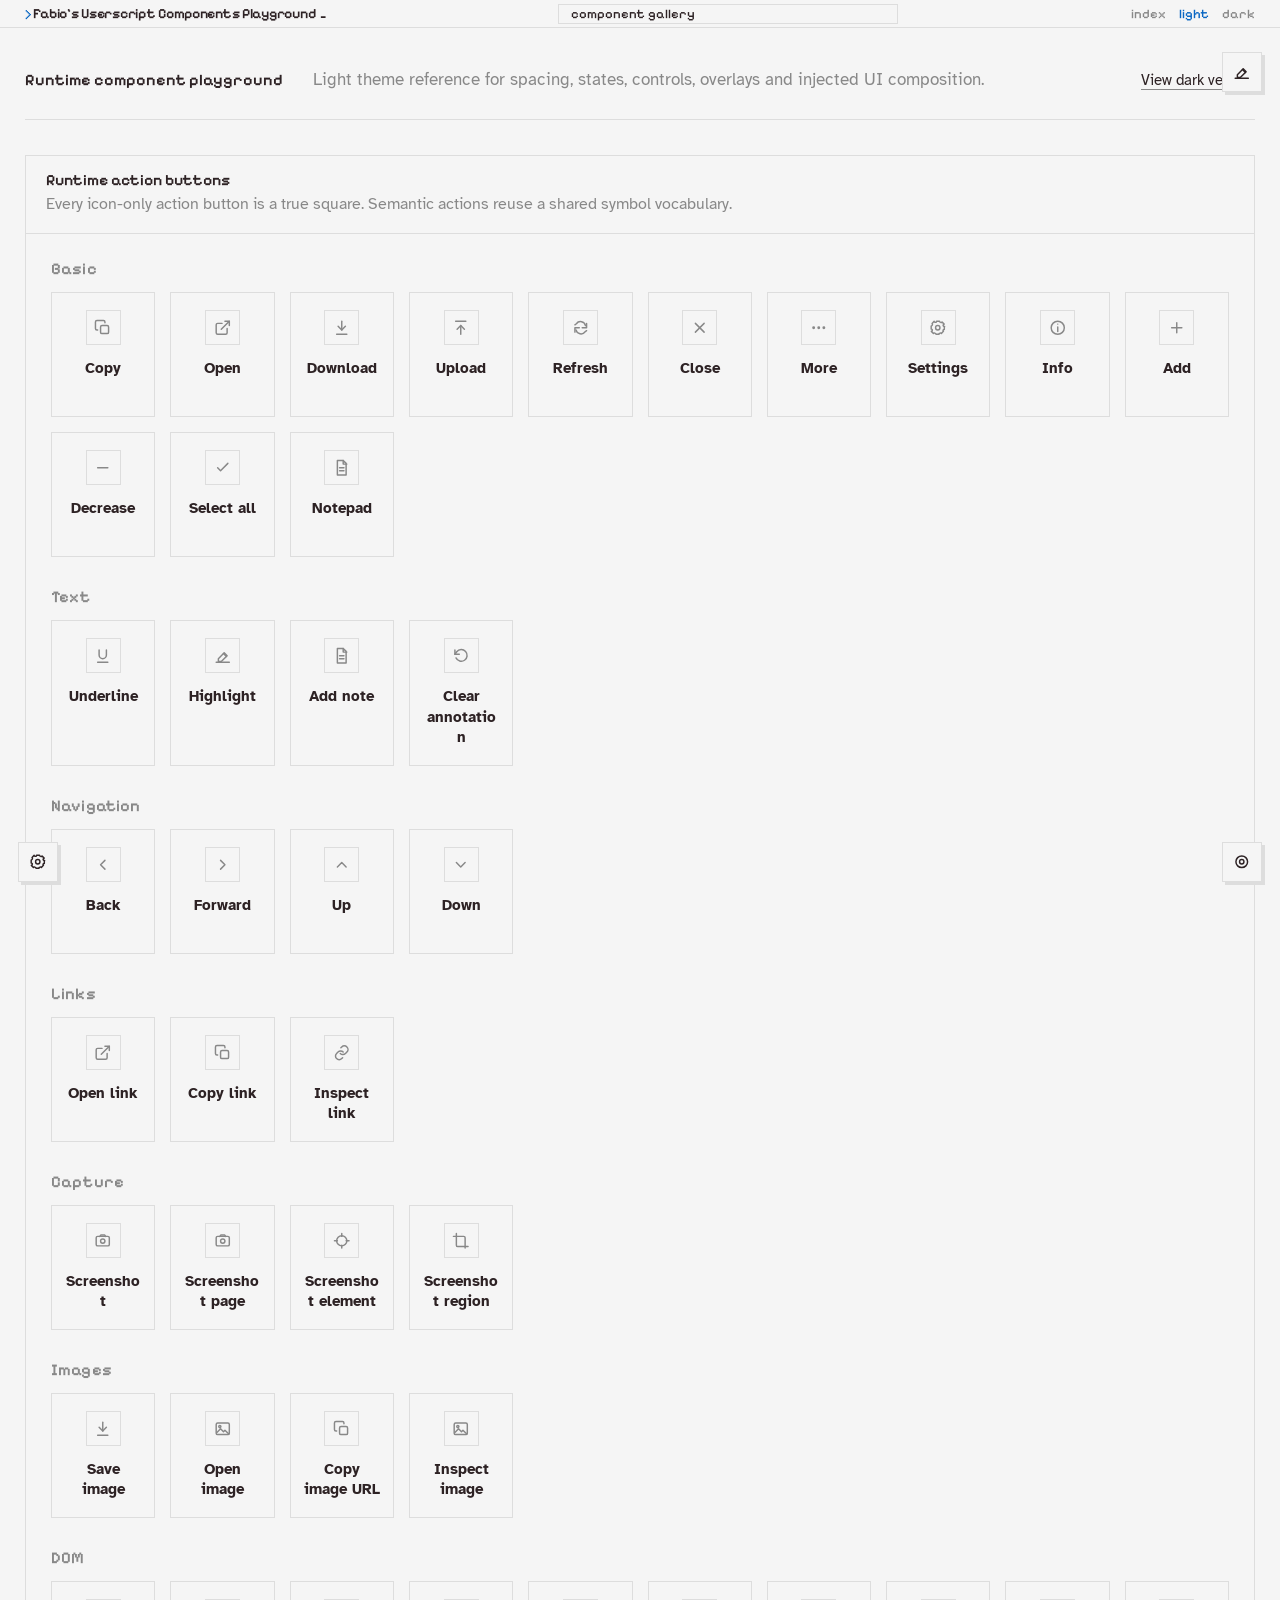
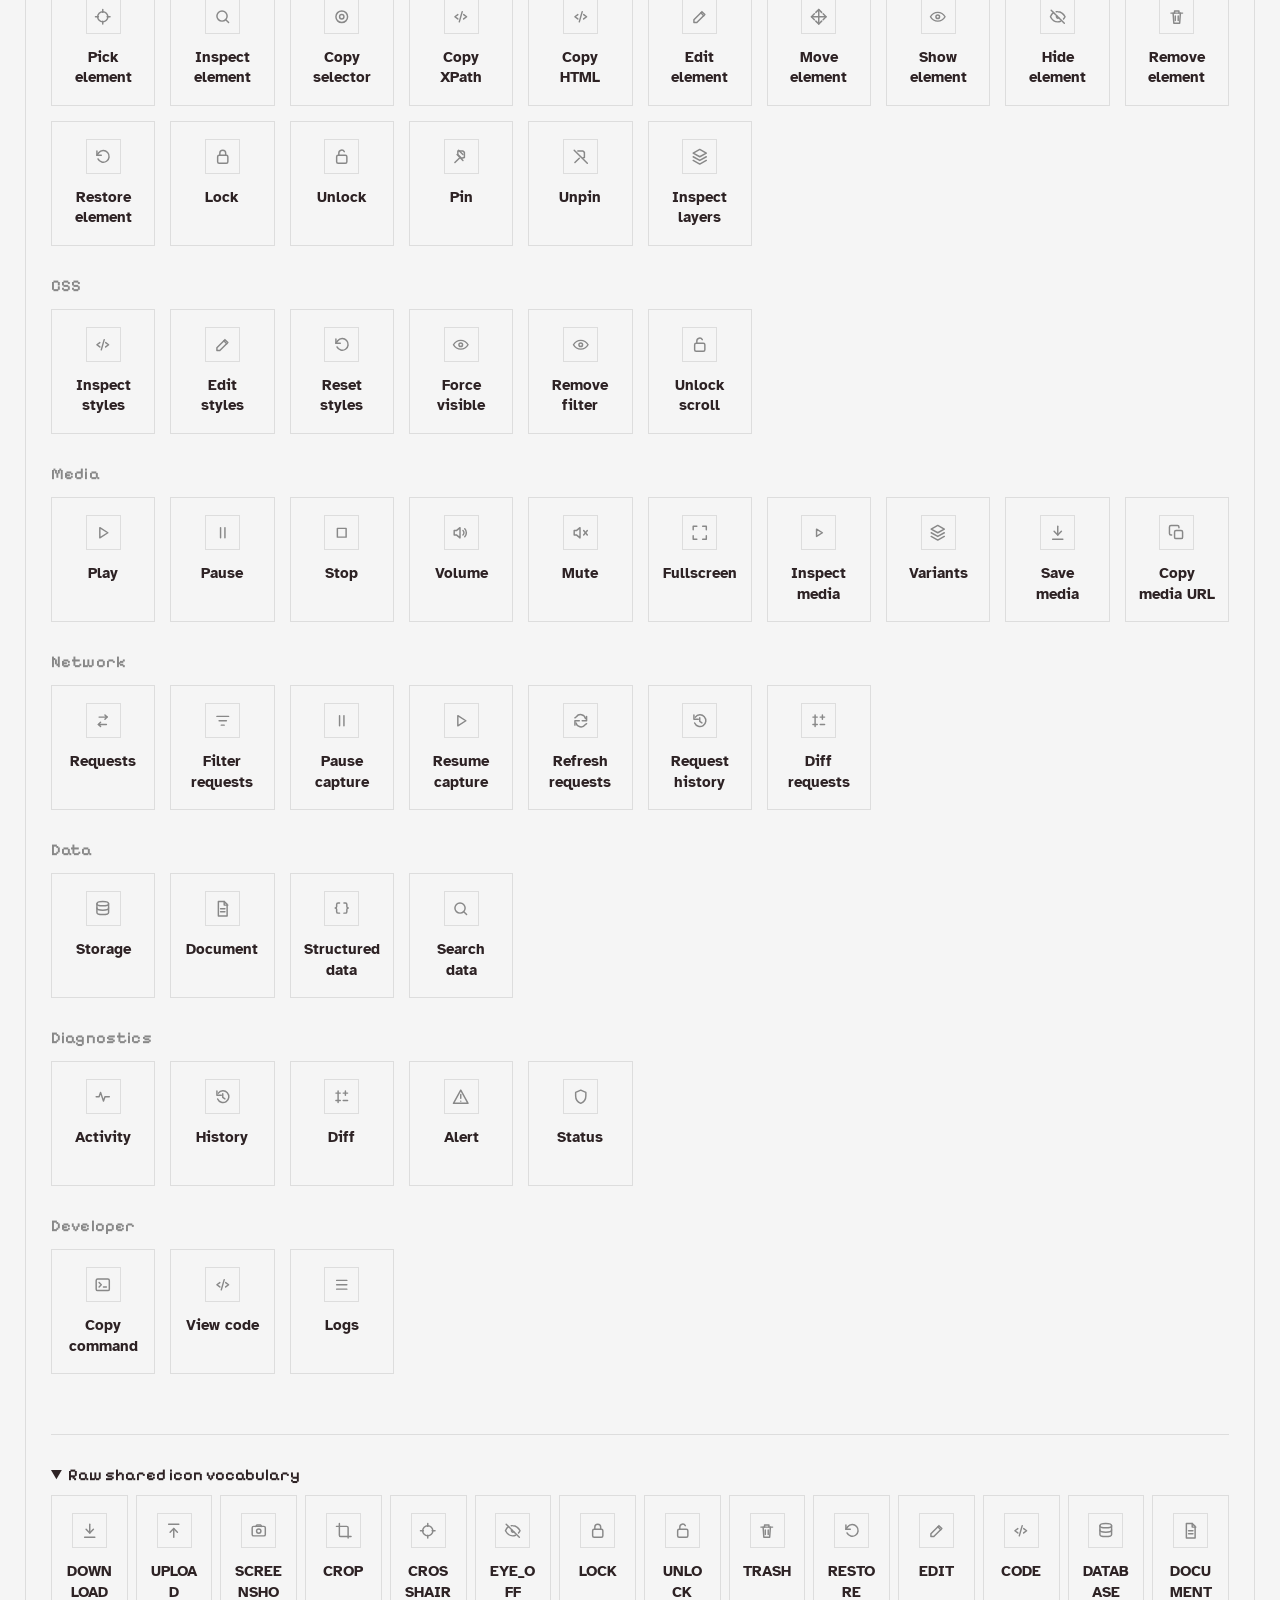
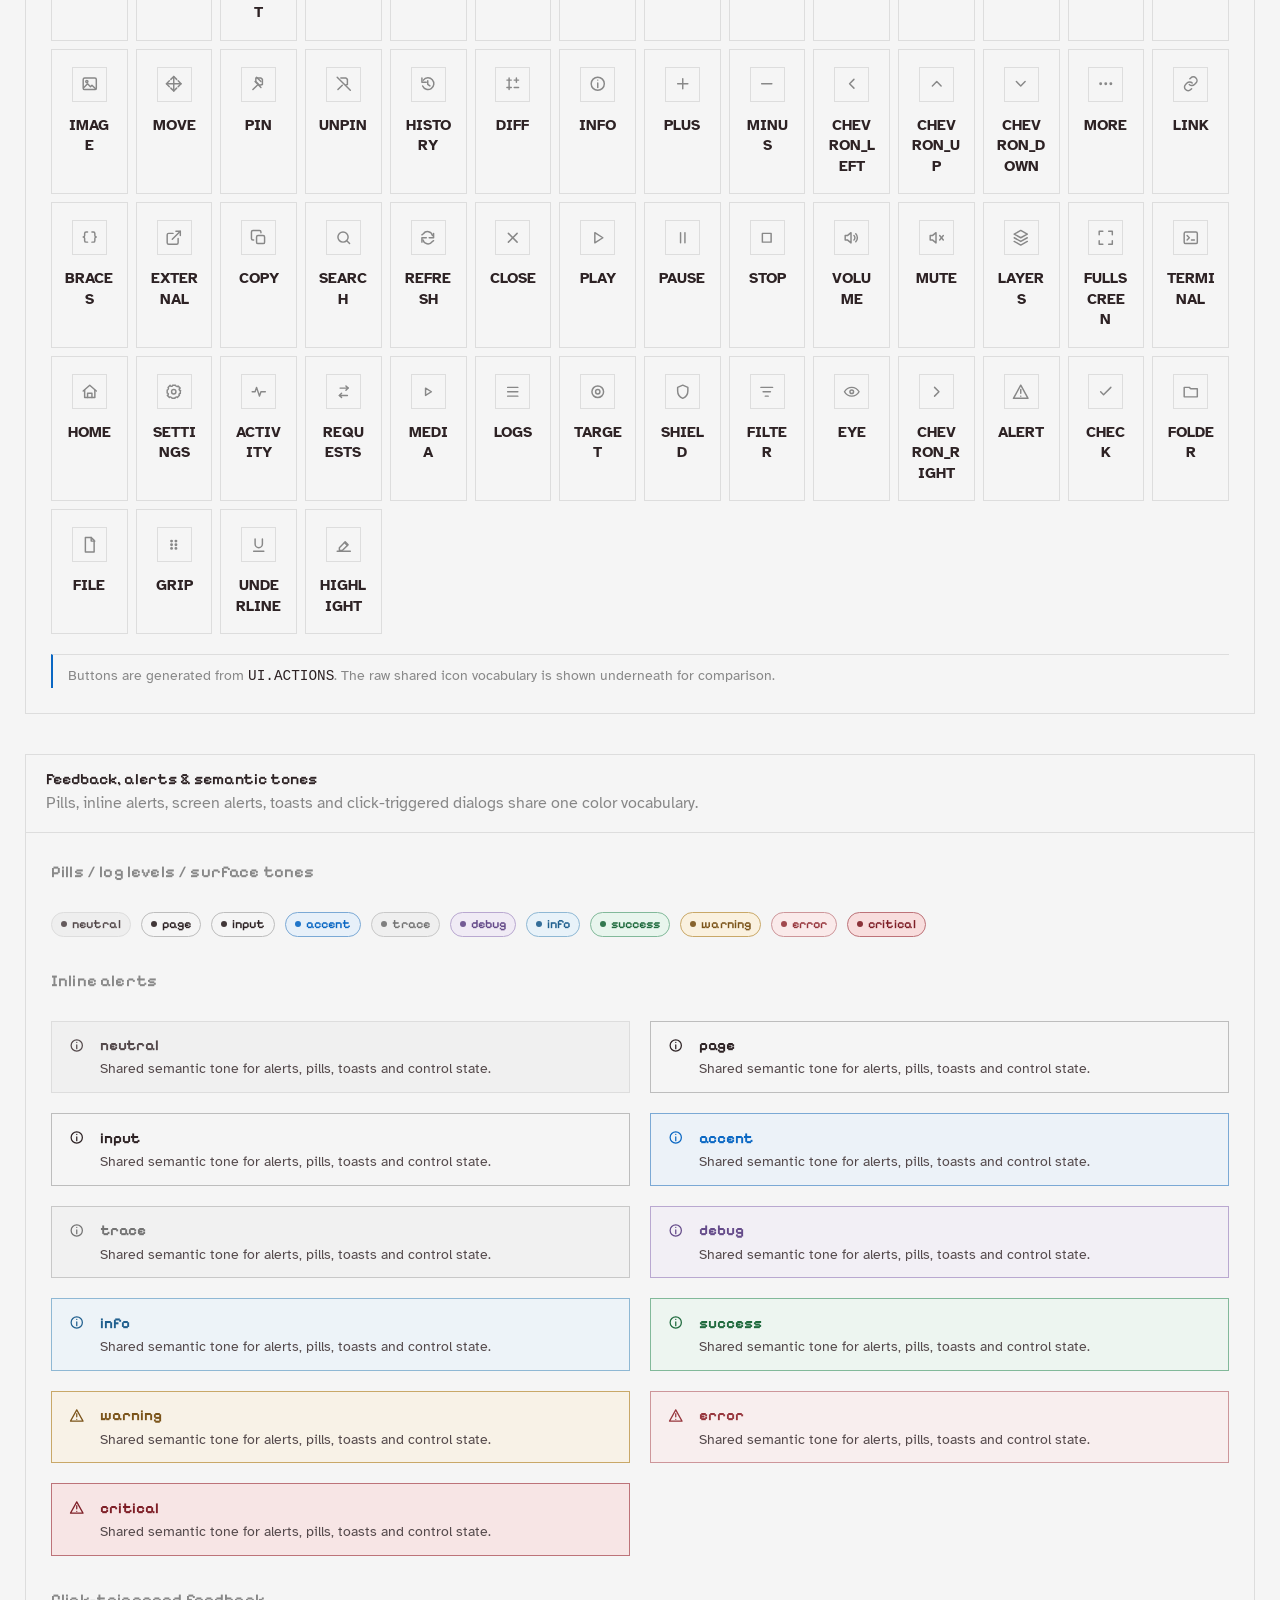
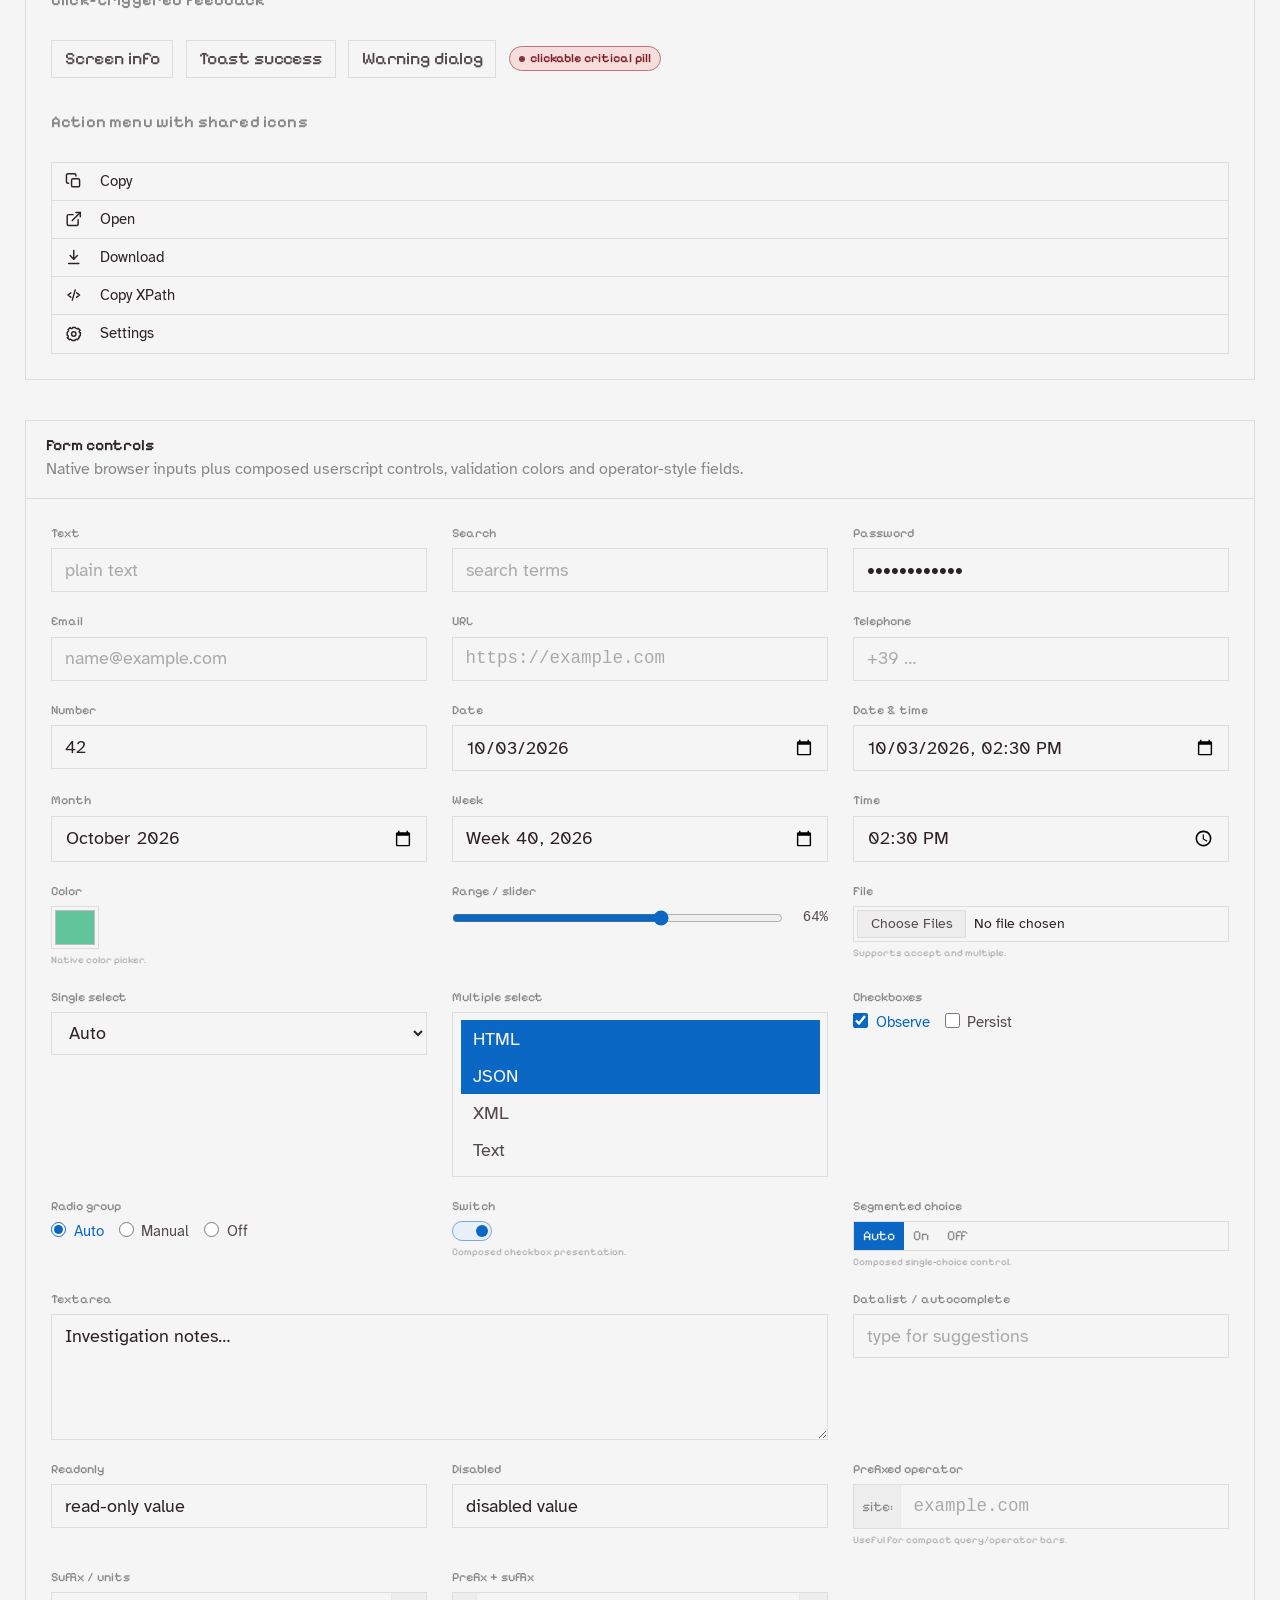
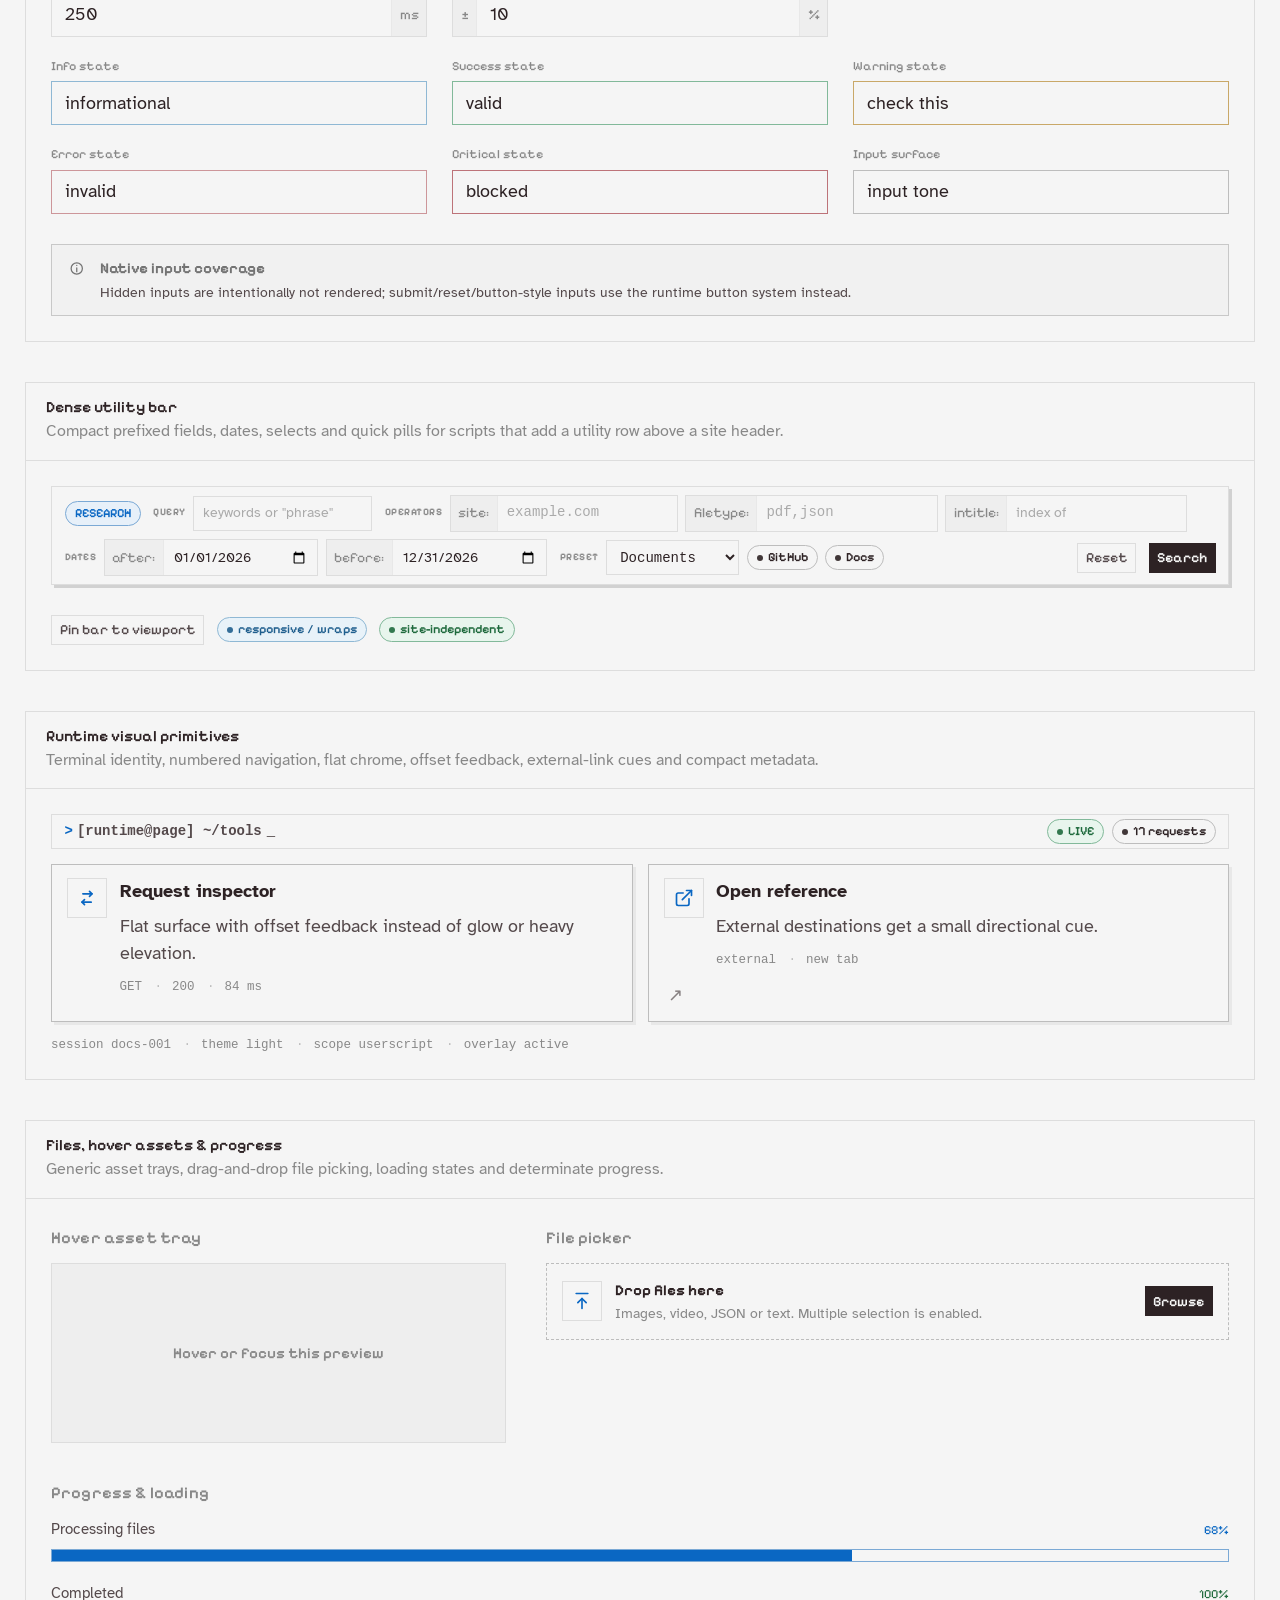
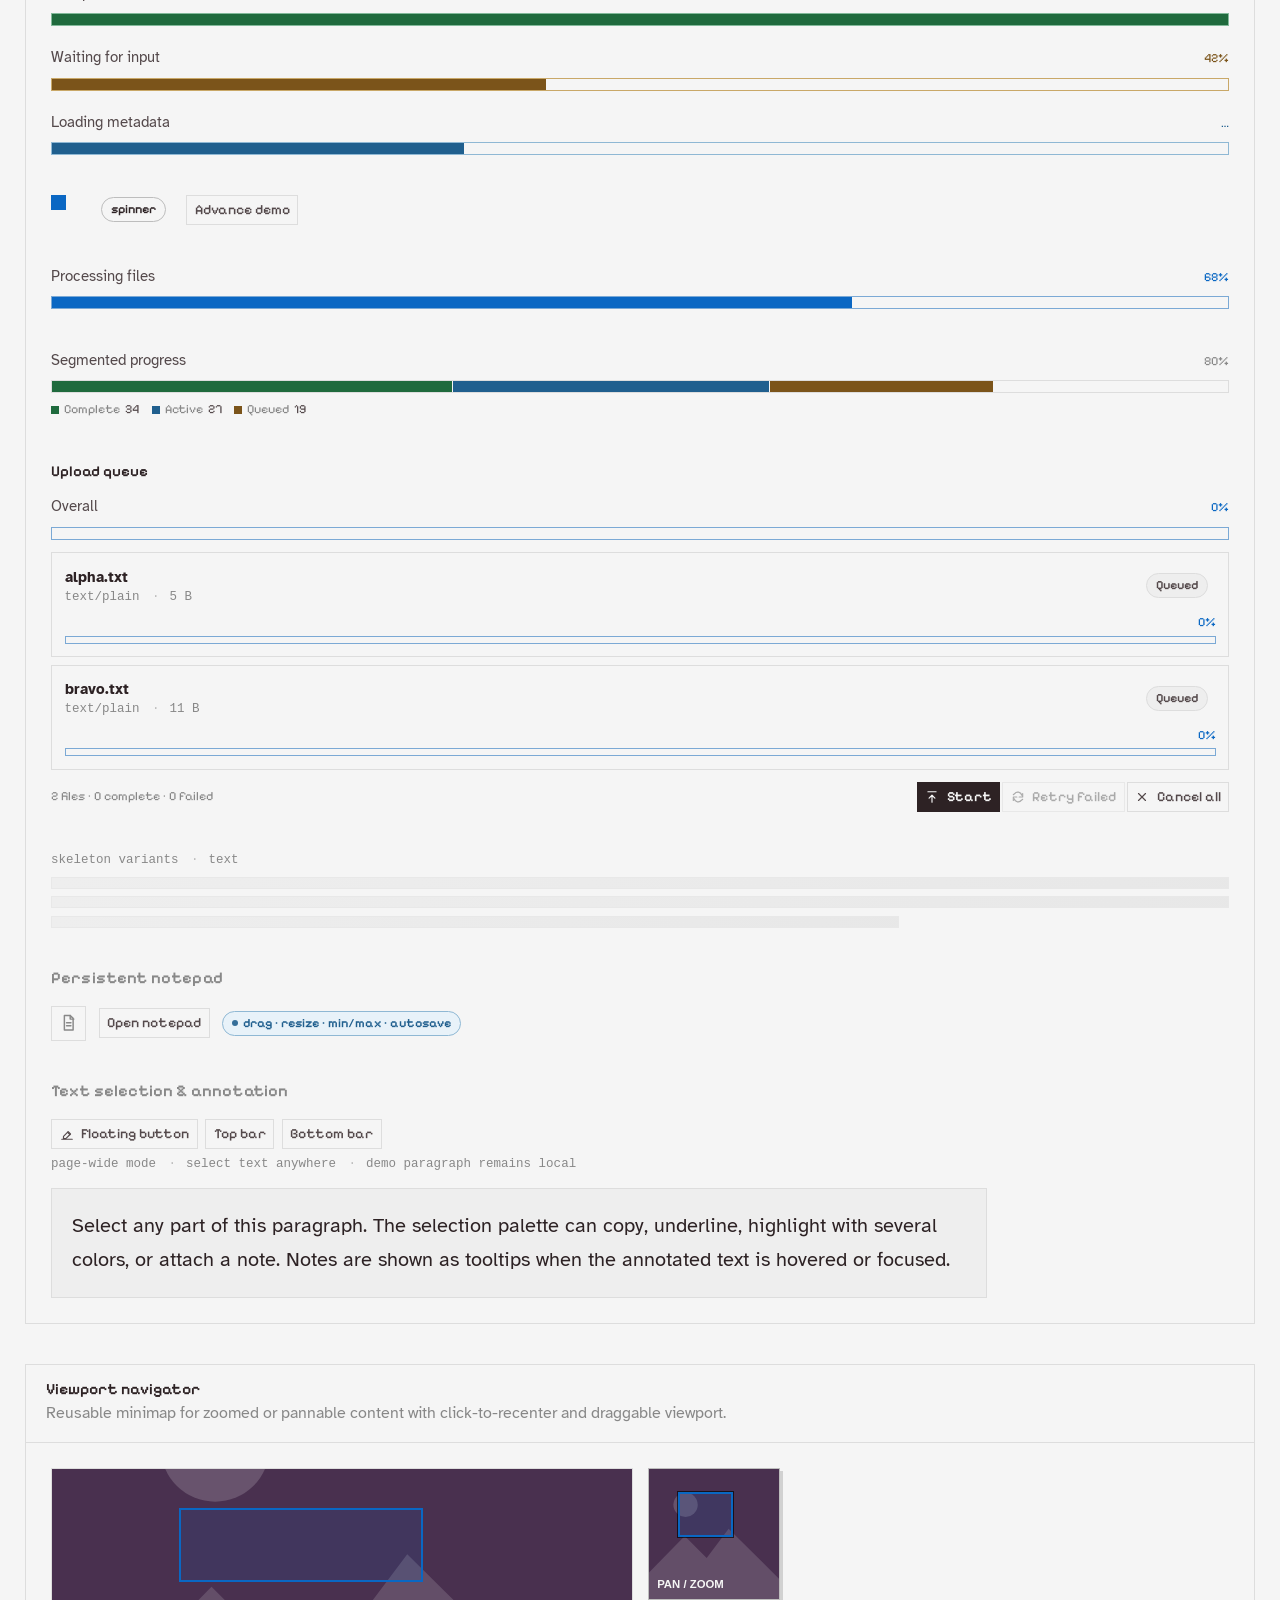
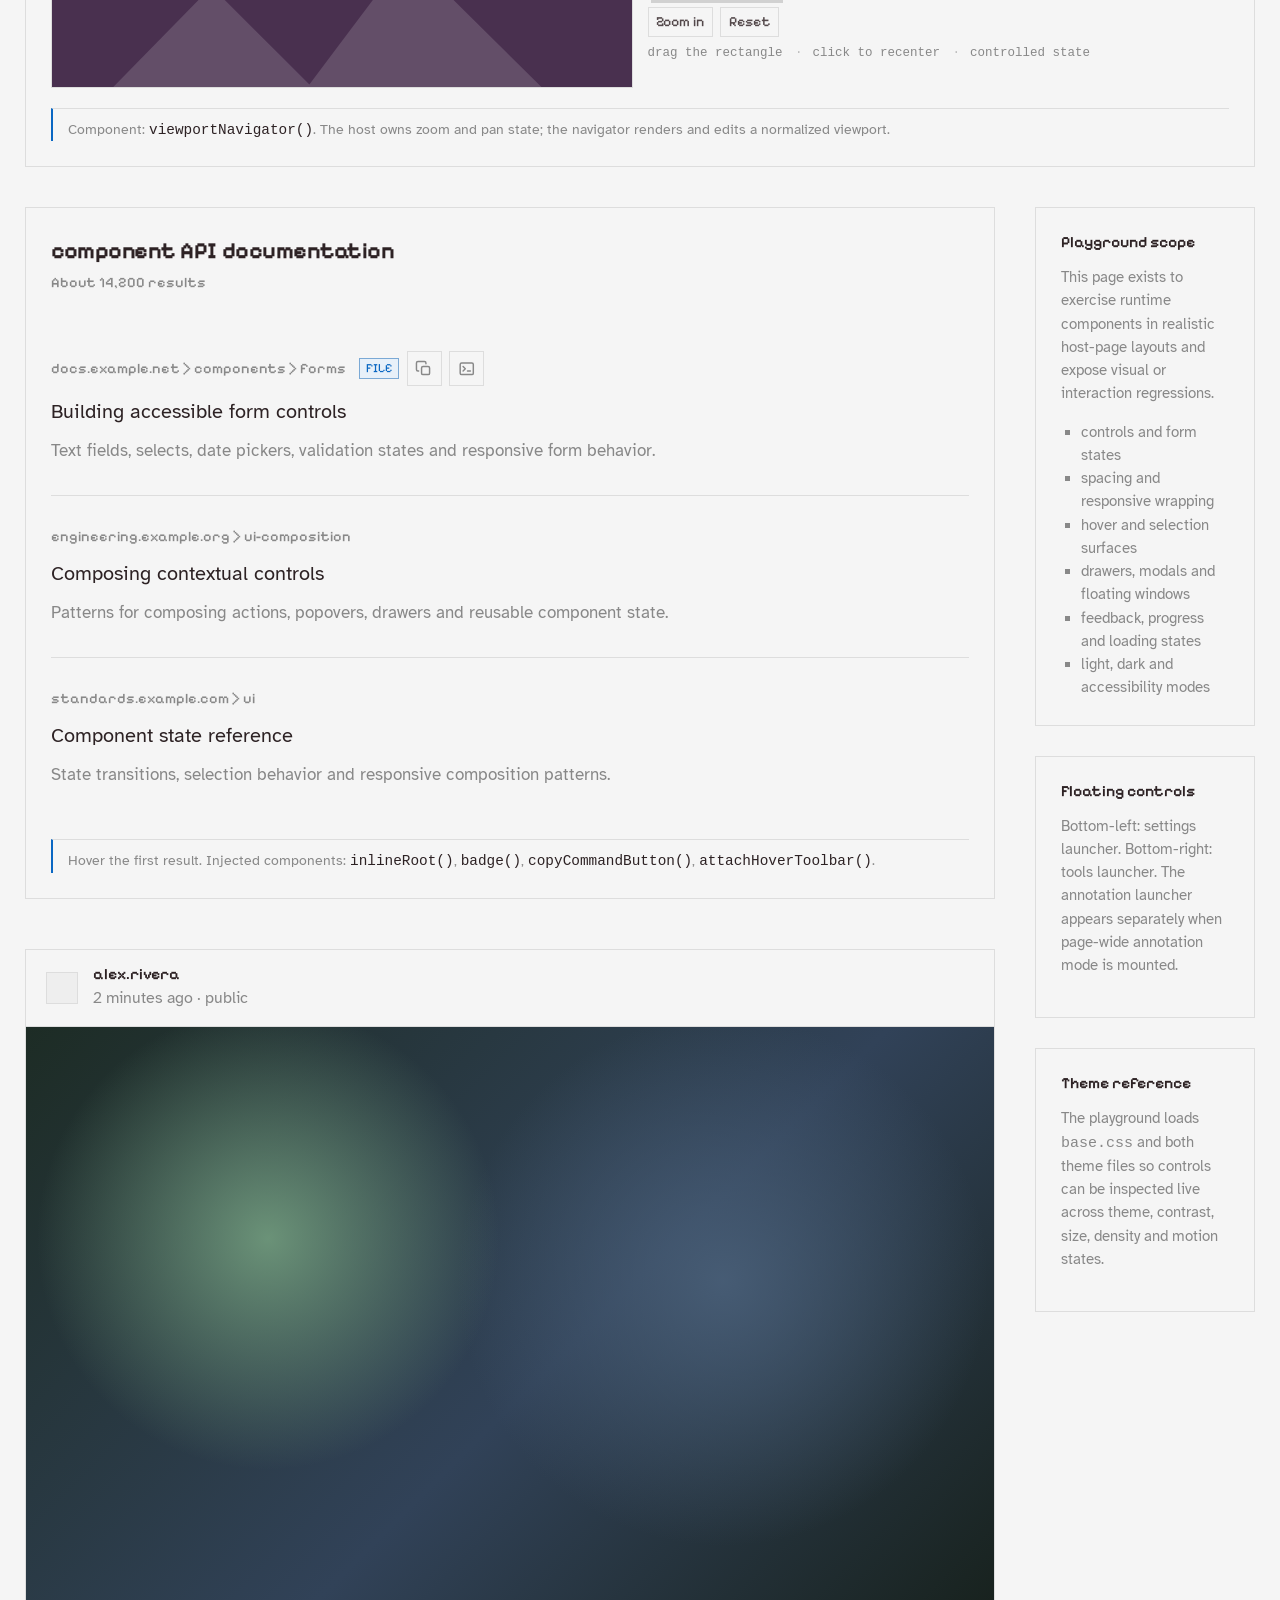
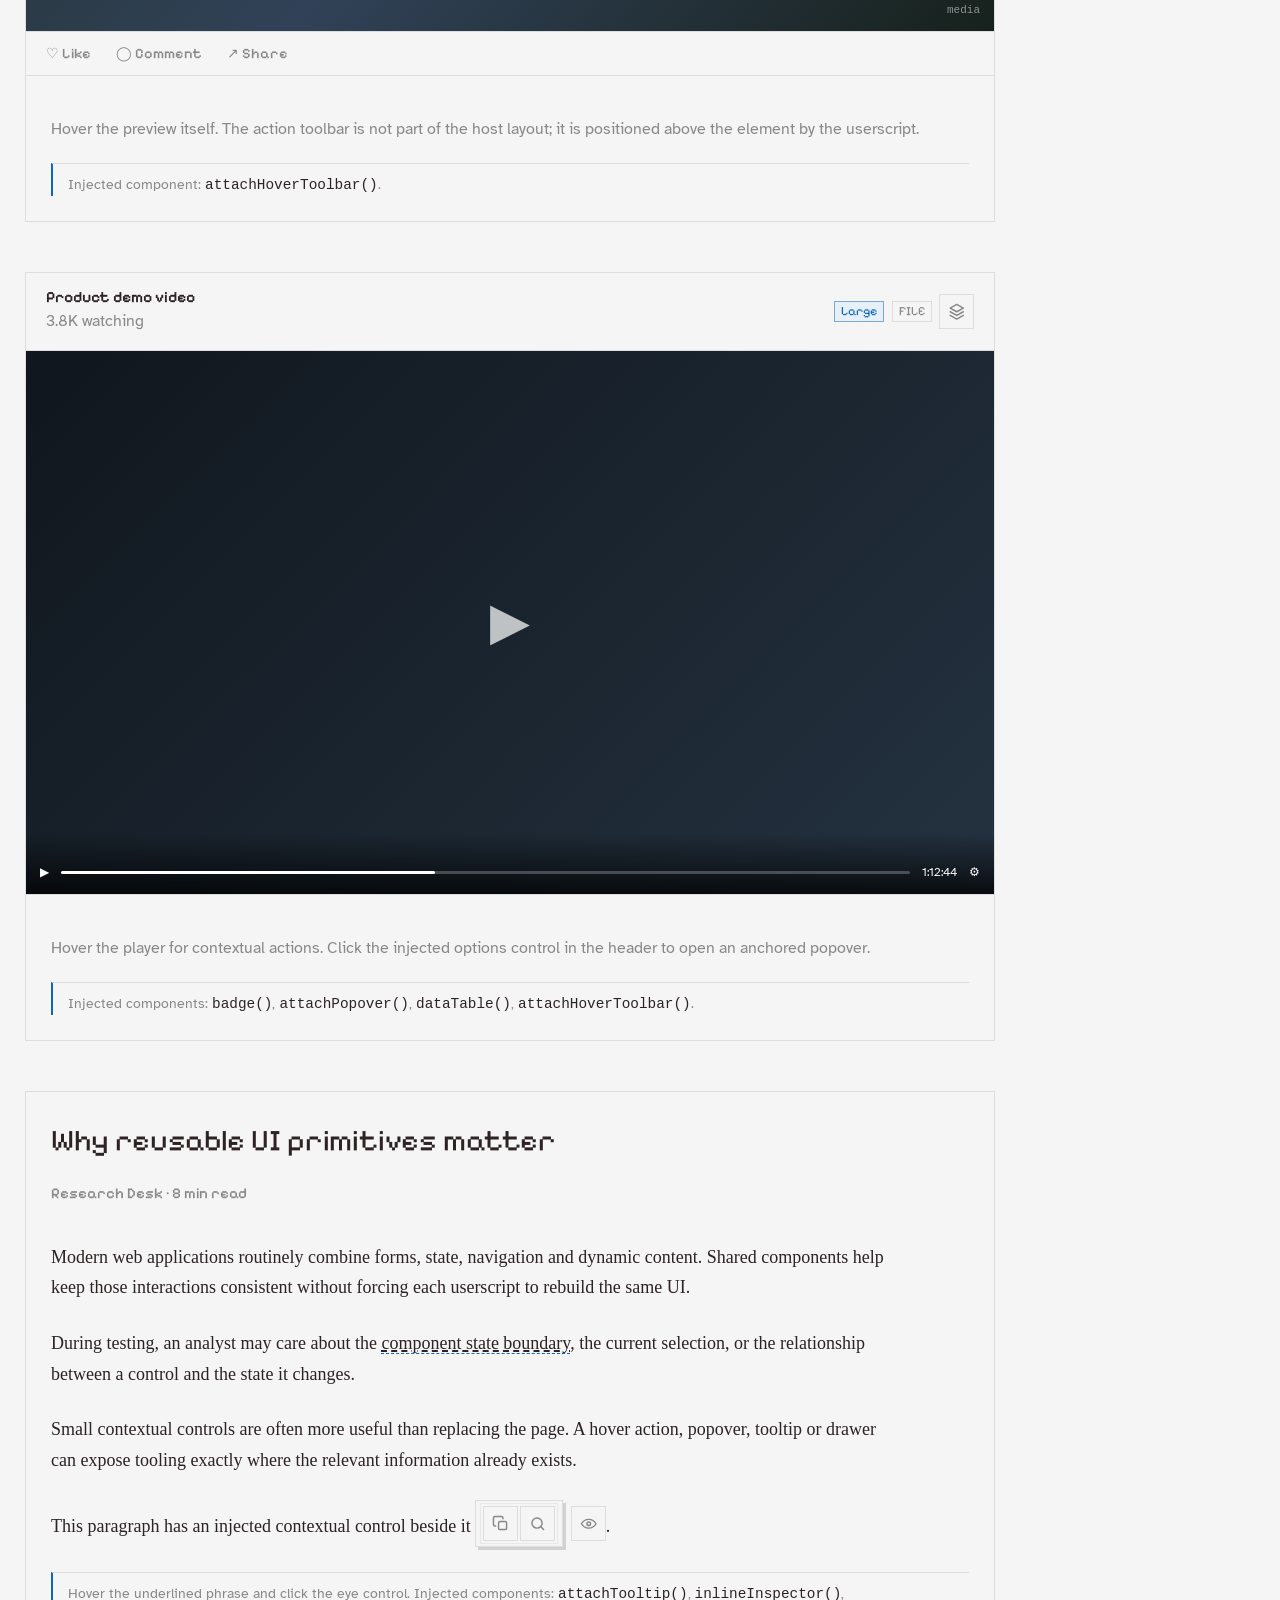
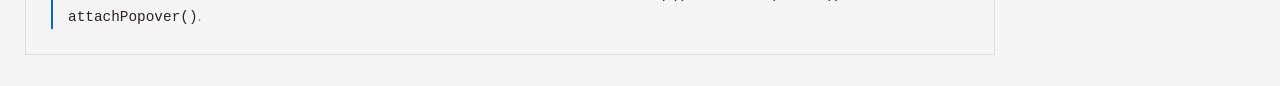
==== commit b95b0ba8: "feat: add viewport navigator and local fonts" ====
--- a/docs/light.html
+++ b/docs/light.html
@@ -287,6 +287,40 @@
           Select any part of this paragraph. The selection palette can copy,
           underline, highlight with several colors, or attach a note. Notes are
           shown as tooltips when the annotated text is hovered or focused.
+        </div>
+
+      </div>
+
+    </section>
+
+
+
+    <section class="site-card">
+
+      <div class="site-card-header">
+
+        <div class="site-meta">
+
+          <strong>
+            Viewport navigator
+          </strong>
+
+          <span>
+            Reusable minimap for zoomed or pannable content with click-to-recenter and draggable viewport.
+          </span>
+
+        </div>
+
+      </div>
+
+      <div class="site-card-body">
+
+        <div id="viewport-navigator-gallery"></div>
+
+        <div class="component-note">
+          Component:
+          <code>viewportNavigator()</code>.
+          The host owns zoom and pan state; the navigator renders and edits a normalized viewport.
         </div>
 
       </div>
--- a/docs/styles/fonts.css
+++ b/docs/styles/fonts.css
@@ -1,4 +1,52 @@
-/* Optional web fonts for the userscript runtime.
- * base.css does not depend on this file; system fallbacks remain usable.
+/* Local web fonts used by the userscript runtime Gallery and UI.
+ * Font files are vendored under /fonts so runtime consumers do not depend on
+ * Google Fonts at page load.
  */
-@import url("https://fonts.googleapis.com/css2?family=Atkinson+Hyperlegible:wght@400;700&family=Pixelify+Sans:wght@400;500;600;700&family=Press+Start+2P&display=swap");
+
+@font-face {
+  font-family: "Atkinson Hyperlegible";
+  font-style: normal;
+  font-weight: 400;
+  font-display: swap;
+  src: url("../fonts/atkinson-hyperlegible-400.ttf") format("truetype");
+}
+
+@font-face {
+  font-family: "Atkinson Hyperlegible";
+  font-style: normal;
+  font-weight: 700;
+  font-display: swap;
+  src: url("../fonts/atkinson-hyperlegible-700.ttf") format("truetype");
+}
+
+@font-face {
+  font-family: "Pixelify Sans";
+  font-style: normal;
+  font-weight: 400;
+  font-display: swap;
+  src: url("../fonts/pixelify-sans-400.ttf") format("truetype");
+}
+
+@font-face {
+  font-family: "Pixelify Sans";
+  font-style: normal;
+  font-weight: 500;
+  font-display: swap;
+  src: url("../fonts/pixelify-sans-500.ttf") format("truetype");
+}
+
+@font-face {
+  font-family: "Pixelify Sans";
+  font-style: normal;
+  font-weight: 600;
+  font-display: swap;
+  src: url("../fonts/pixelify-sans-600.ttf") format("truetype");
+}
+
+@font-face {
+  font-family: "Pixelify Sans";
+  font-style: normal;
+  font-weight: 700;
+  font-display: swap;
+  src: url("../fonts/pixelify-sans-700.ttf") format("truetype");
+}
--- a/docs/styles/base.css
+++ b/docs/styles/base.css
@@ -458,6 +458,57 @@
 
 }
 
+[data-userscript-root] .us-icon-slot {
+
+  display: inline-grid;
+  place-items: center;
+
+  width: 1em;
+  min-width: 1em;
+  height: 1em;
+
+  flex: 0 0 1em;
+
+  line-height: 0;
+  pointer-events: none;
+
+}
+
+[data-userscript-root] .us-icon {
+
+  display: block;
+
+  width: 1em;
+  min-width: 1em;
+  height: 1em;
+
+  margin: 0;
+
+  flex: 0 0 1em;
+
+  position: static;
+  inset: auto;
+
+  vertical-align: middle;
+
+  fill: none;
+  stroke: currentColor;
+  stroke-width: 2;
+
+  transform: none;
+
+}
+
+[data-userscript-root] .us-icon-slot > .us-icon {
+
+  width: 100%;
+  min-width: 0;
+  height: 100%;
+
+  flex: none;
+
+}
+
 [data-userscript-root][data-us-density="compact"] .us-button {
 
   min-height: 27px;
@@ -1806,6 +1857,9 @@
 [data-userscript-root] .us-icon-button-xs,
 [data-userscript-root] .us-action-button {
 
+  display: inline-grid;
+  place-items: center;
+
   width: var(--us-action-size);
   min-width: var(--us-action-size);
   max-width: var(--us-action-size);
@@ -1815,6 +1869,8 @@
   max-height: var(--us-action-size);
 
   padding: 0;
+
+  line-height: 1;
 
   aspect-ratio: 1 / 1;
   border-radius: 0;
@@ -1826,10 +1882,11 @@
 
 }
 
-[data-userscript-root] .us-icon-button-xs svg,
-[data-userscript-root] .us-action-button svg {
+[data-userscript-root] .us-icon-button-xs .us-icon-slot,
+[data-userscript-root] .us-action-button .us-icon-slot {
 
   width: var(--us-action-icon-size);
+  min-width: var(--us-action-icon-size);
   height: var(--us-action-icon-size);
 
   flex:
@@ -2679,6 +2736,9 @@
 [data-userscript-root] .us-settings-group {
   display: flex;
   flex-direction: column;
+
+  flex: 0 0 auto;
+
   border: 1px solid var(--us-border);
   border-radius: 0;
   overflow: hidden;
@@ -2702,6 +2762,8 @@
   display: grid;
   grid-template-columns: minmax(0, 1fr)
     minmax(120px, auto);
+
+  flex: 0 0 auto;
   gap: var(--us-space-4);
   align-items: center;
   min-height: 48px;
@@ -5491,6 +5553,63 @@
 }
 /*
 ┌──────────────────────────────────────────────────────────────────────────────┐
+│ VIEWPORT NAVIGATOR                                                           │
+└──────────────────────────────────────────────────────────────────────────────┘
+*/
+
+[data-userscript-root] .us-viewport-navigator {
+  position: relative;
+  width: 132px;
+  aspect-ratio: 1;
+  overflow: hidden;
+  border: 1px solid var(--us-border-strong);
+  background: var(--us-surface-2);
+  box-shadow: var(--us-shadow-popover);
+  cursor: crosshair;
+  touch-action: none;
+  user-select: none;
+}
+
+[data-userscript-root] .us-viewport-navigator[hidden] {
+  display: none !important;
+}
+
+[data-userscript-root] .us-viewport-navigator-preview {
+  display: block;
+  width: 100%;
+  height: 100%;
+  object-fit: contain;
+  pointer-events: none;
+  user-select: none;
+}
+
+[data-userscript-root] .us-viewport-navigator-window {
+  position: absolute;
+  min-width: 8px;
+  min-height: 8px;
+  border: 2px solid var(--us-accent);
+  background: color-mix(in srgb, var(--us-accent) 14%, transparent);
+  box-shadow: 0 0 0 1px rgba(0, 0, 0, 0.65);
+  cursor: grab;
+  touch-action: none;
+}
+
+[data-userscript-root] .us-viewport-navigator:active .us-viewport-navigator-window {
+  cursor: grabbing;
+}
+
+[data-userscript-root] .us-viewport-navigator:focus-visible {
+  outline: 2px solid var(--us-accent);
+  outline-offset: 2px;
+}
+
+@media (max-width: 520px) {
+  [data-userscript-root] .us-viewport-navigator {
+    width: 104px;
+  }
+}
+/*
+┌──────────────────────────────────────────────────────────────────────────────┐
 │ GENERIC PROGRESS                                                             │
 └──────────────────────────────────────────────────────────────────────────────┘
 */
@@ -7346,6 +7465,31 @@
 
 }
 
+[data-userscript-root] .us-floating-window-actions .us-action-button,
+[data-userscript-root] .us-floating-window-actions .us-icon-button-xs {
+
+  width: var(--us-control-height-xs);
+  min-width: var(--us-control-height-xs);
+  max-width: var(--us-control-height-xs);
+
+  height: var(--us-control-height-xs);
+  min-height: var(--us-control-height-xs);
+  max-height: var(--us-control-height-xs);
+
+  flex-basis: var(--us-control-height-xs);
+
+}
+
+[data-userscript-root] .us-floating-window-actions .us-icon-slot {
+
+  width: 15px;
+  min-width: 15px;
+  height: 15px;
+
+  flex-basis: 15px;
+
+}
+
 [data-userscript-root] .us-floating-window-body {
 
   display: flex;
@@ -7557,7 +7701,7 @@
 
   width:
     min(
-      660px,
+      460px,
       calc(100vw - 16px)
     );
 
@@ -7597,8 +7741,8 @@
 
   grid-template-columns:
     repeat(
-      auto-fit,
-      minmax(74px, 1fr)
+      5,
+      minmax(0, 1fr)
     );
 
   gap: 2px;
@@ -7612,18 +7756,18 @@
   display: grid;
 
   grid-template-rows:
-    22px
-    minmax(1.4em, auto);
+    18px
+    minmax(1.25em, auto);
 
   place-items: center;
 
-  gap: 5px;
+  gap: 3px;
 
   min-width: 0;
-  min-height: 62px;
+  min-height: 50px;
   padding:
-    var(--us-space-2)
-    var(--us-space-1);
+    var(--us-space-1)
+    4px;
 
   border:
     1px solid
@@ -7662,10 +7806,14 @@
 
 }
 
-[data-userscript-root] .us-selection-tool > svg {
-
-  width: 18px;
-  height: 18px;
+[data-userscript-root] .us-selection-tool > .us-icon-slot {
+
+  width: 16px;
+  min-width: 16px;
+  height: 16px;
+
+  justify-self: center;
+  align-self: center;
 
 }
 
@@ -7697,8 +7845,8 @@
 [data-userscript-root] .us-selection-color {
 
   grid-template-rows:
-    22px
-    minmax(1.4em, auto);
+    18px
+    minmax(1.25em, auto);
 
 }
 
@@ -7706,8 +7854,8 @@
 
   display: block;
 
-  width: 22px;
-  height: 22px;
+  width: 18px;
+  height: 18px;
 
   border:
     1px solid
@@ -7773,7 +7921,7 @@
 
 }
 
-@container (max-width: 500px) {
+@container (max-width: 400px) {
 
   [data-userscript-root] .us-selection-tools {
 
@@ -7840,8 +7988,8 @@
 
   min-height: var(--us-chrome-height);
   padding:
-    var(--us-space-2)
-    var(--us-space-4);
+    var(--us-space-1)
+    var(--us-space-3);
 
   border-color: var(--us-border-strong);
 
